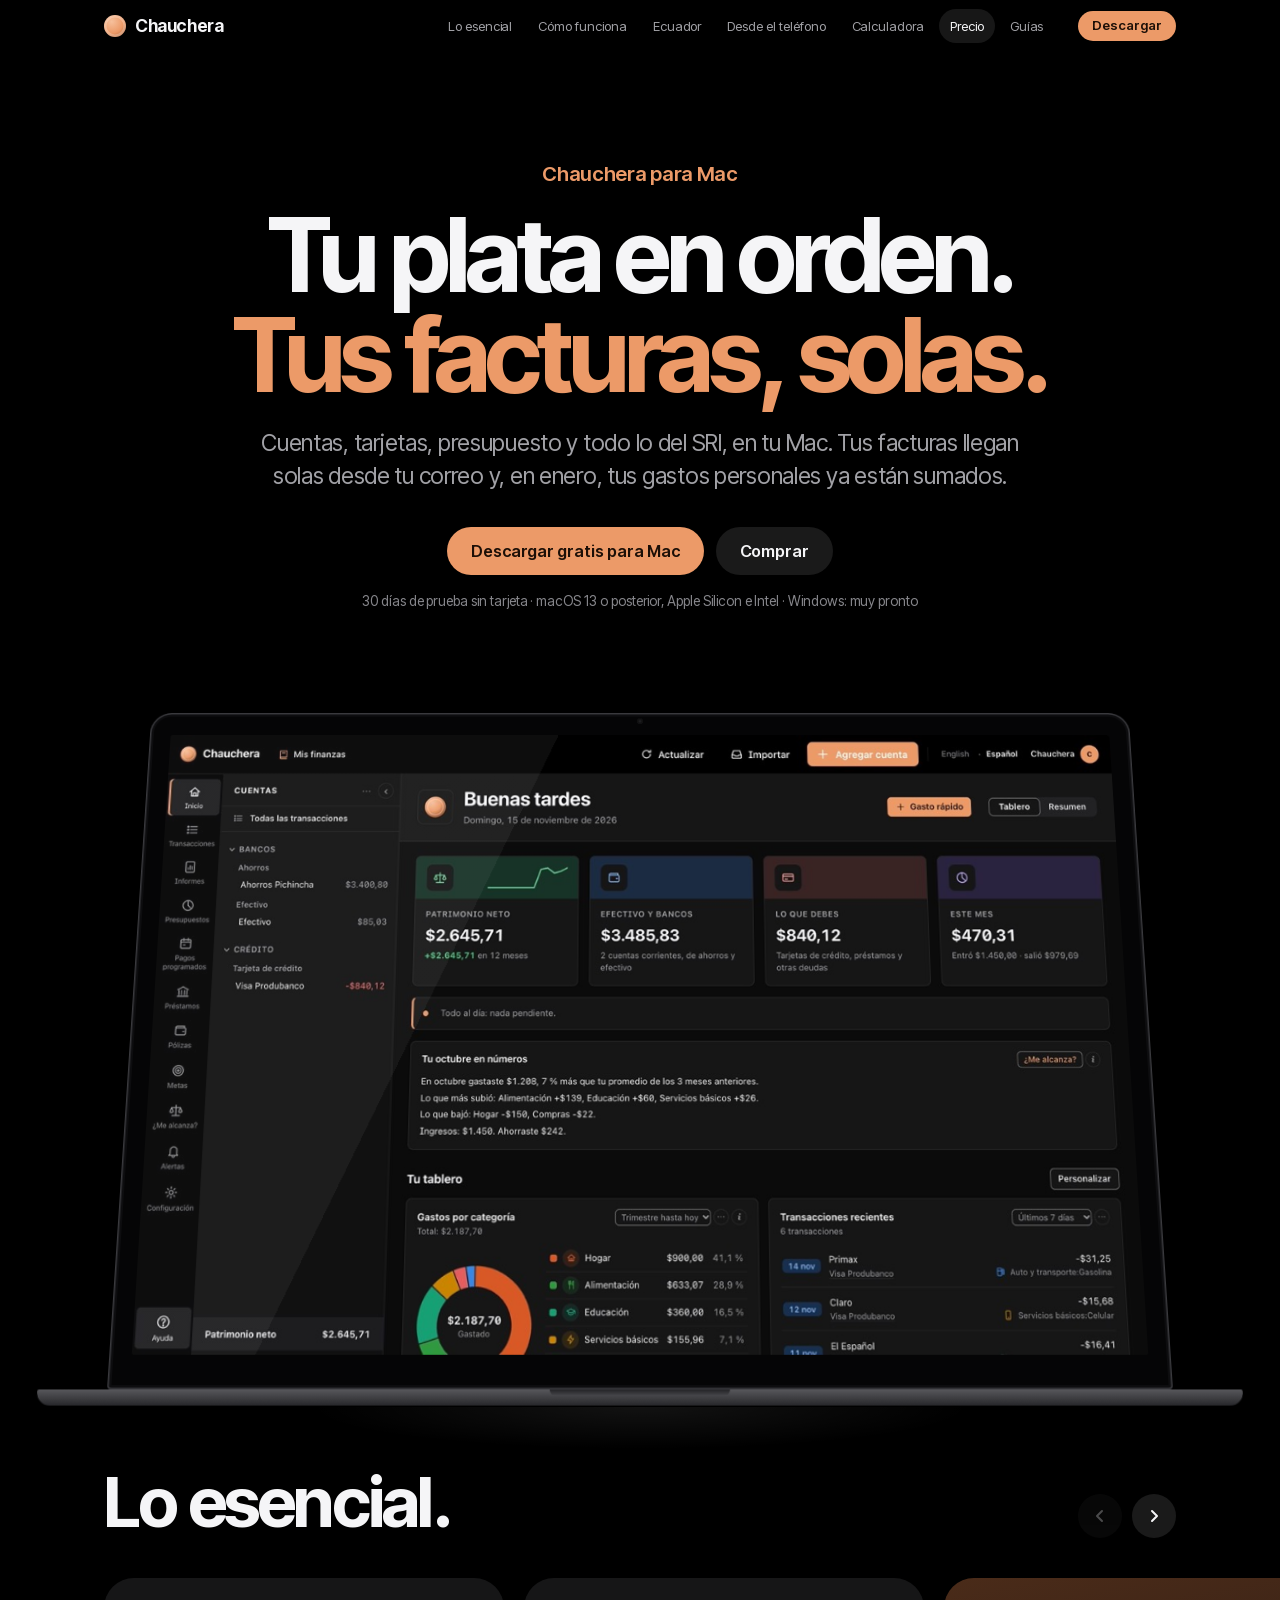
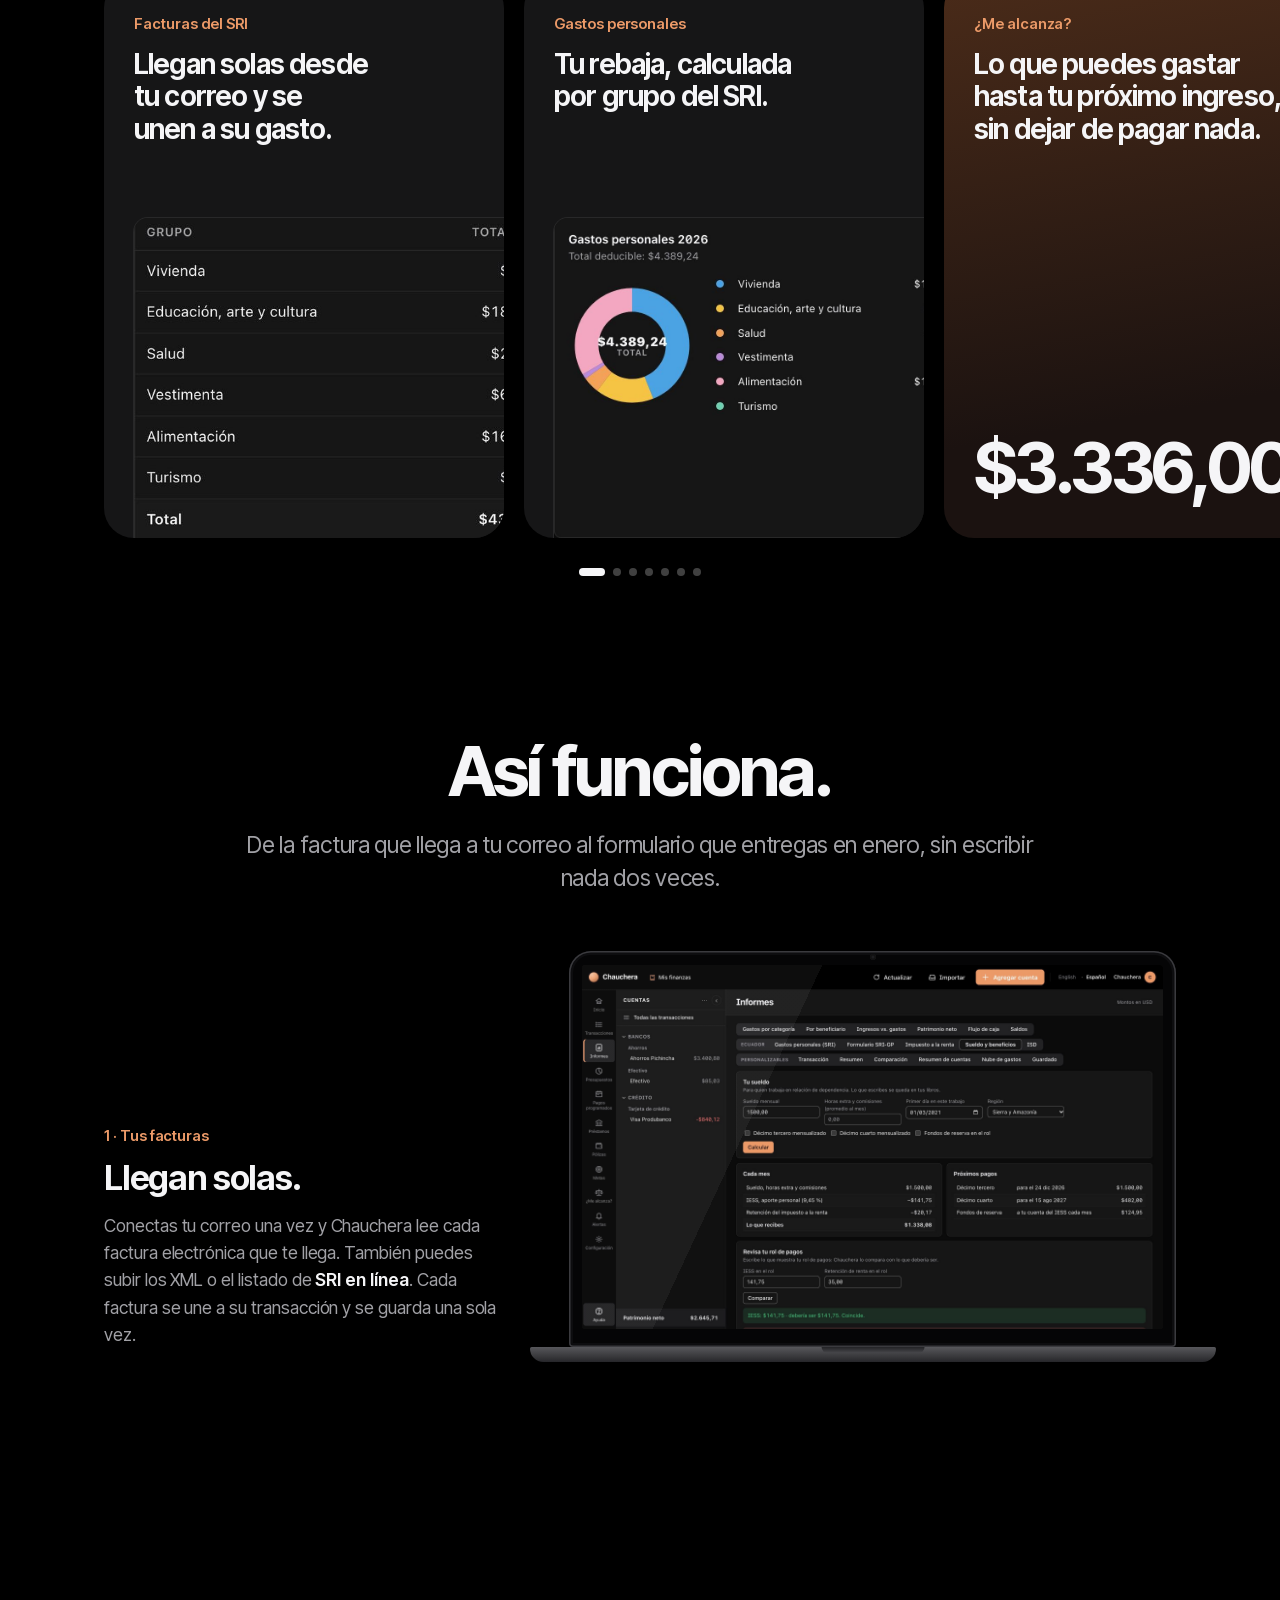
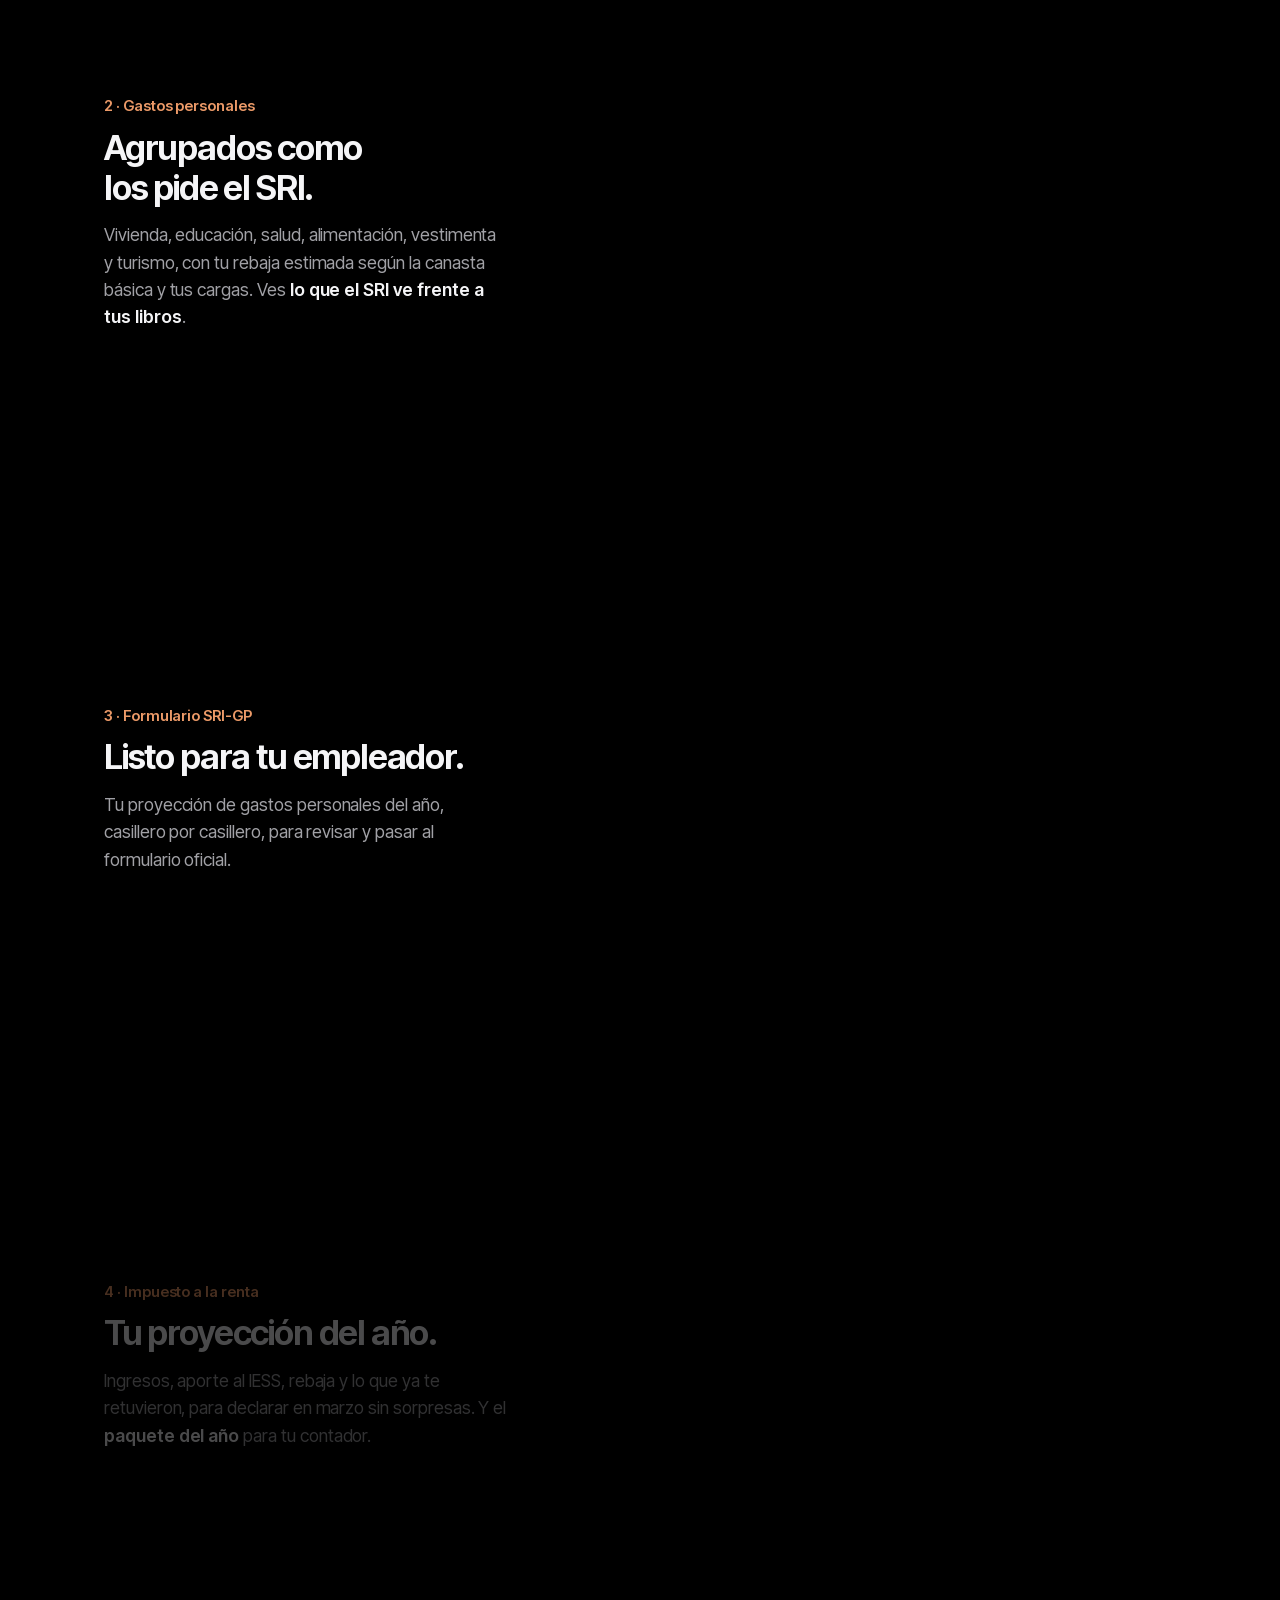
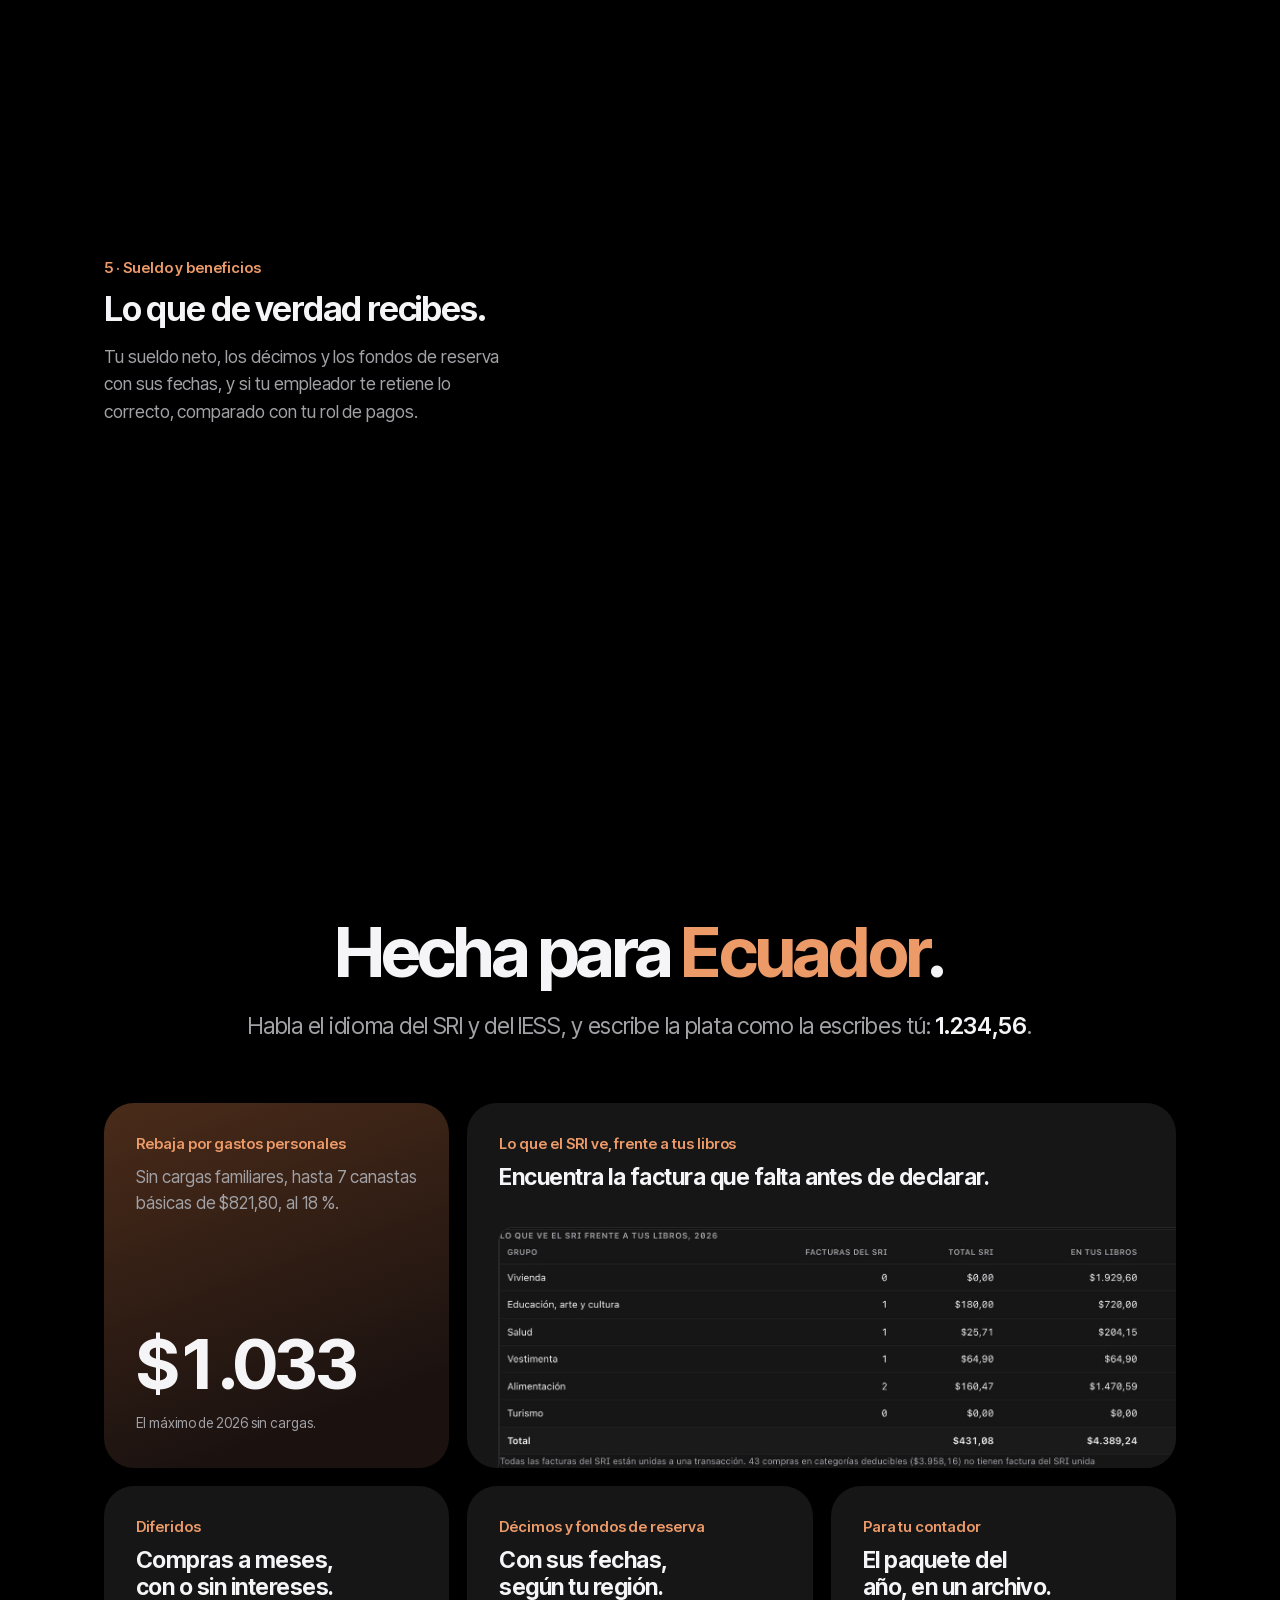
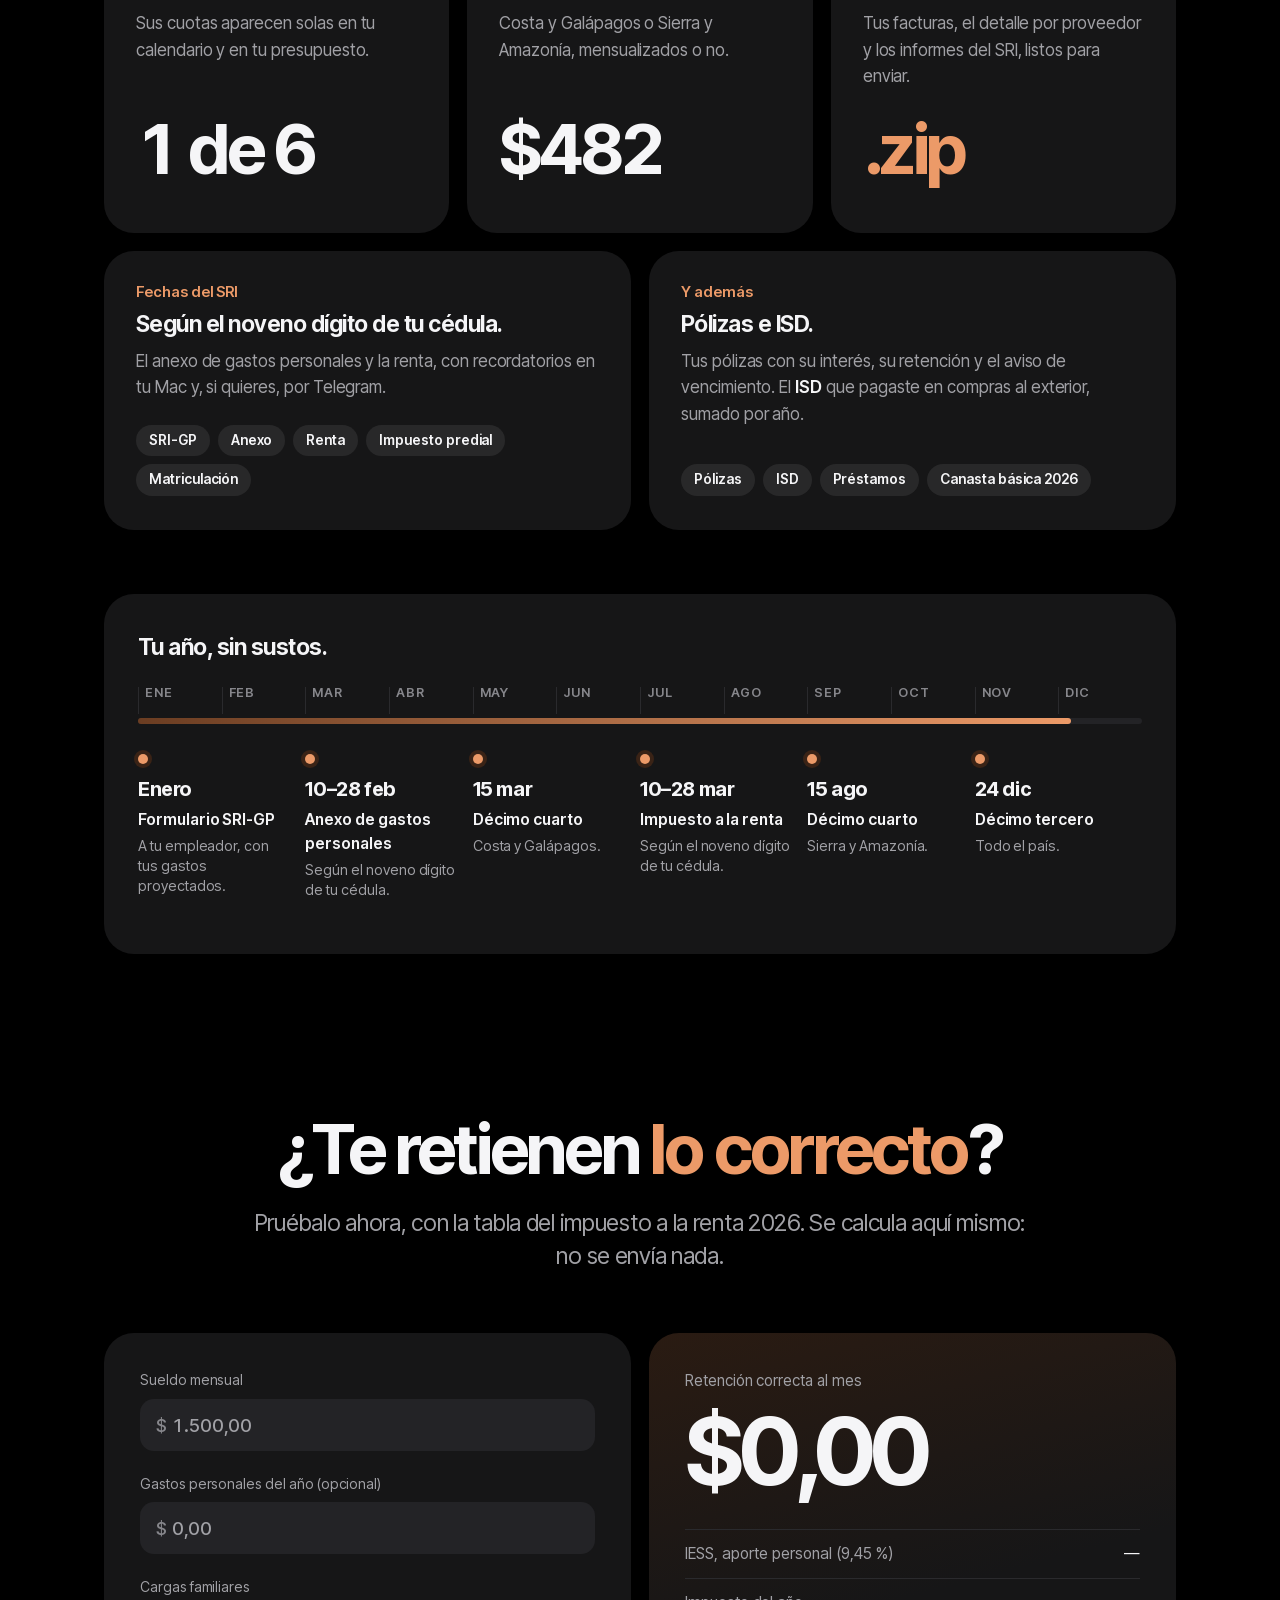
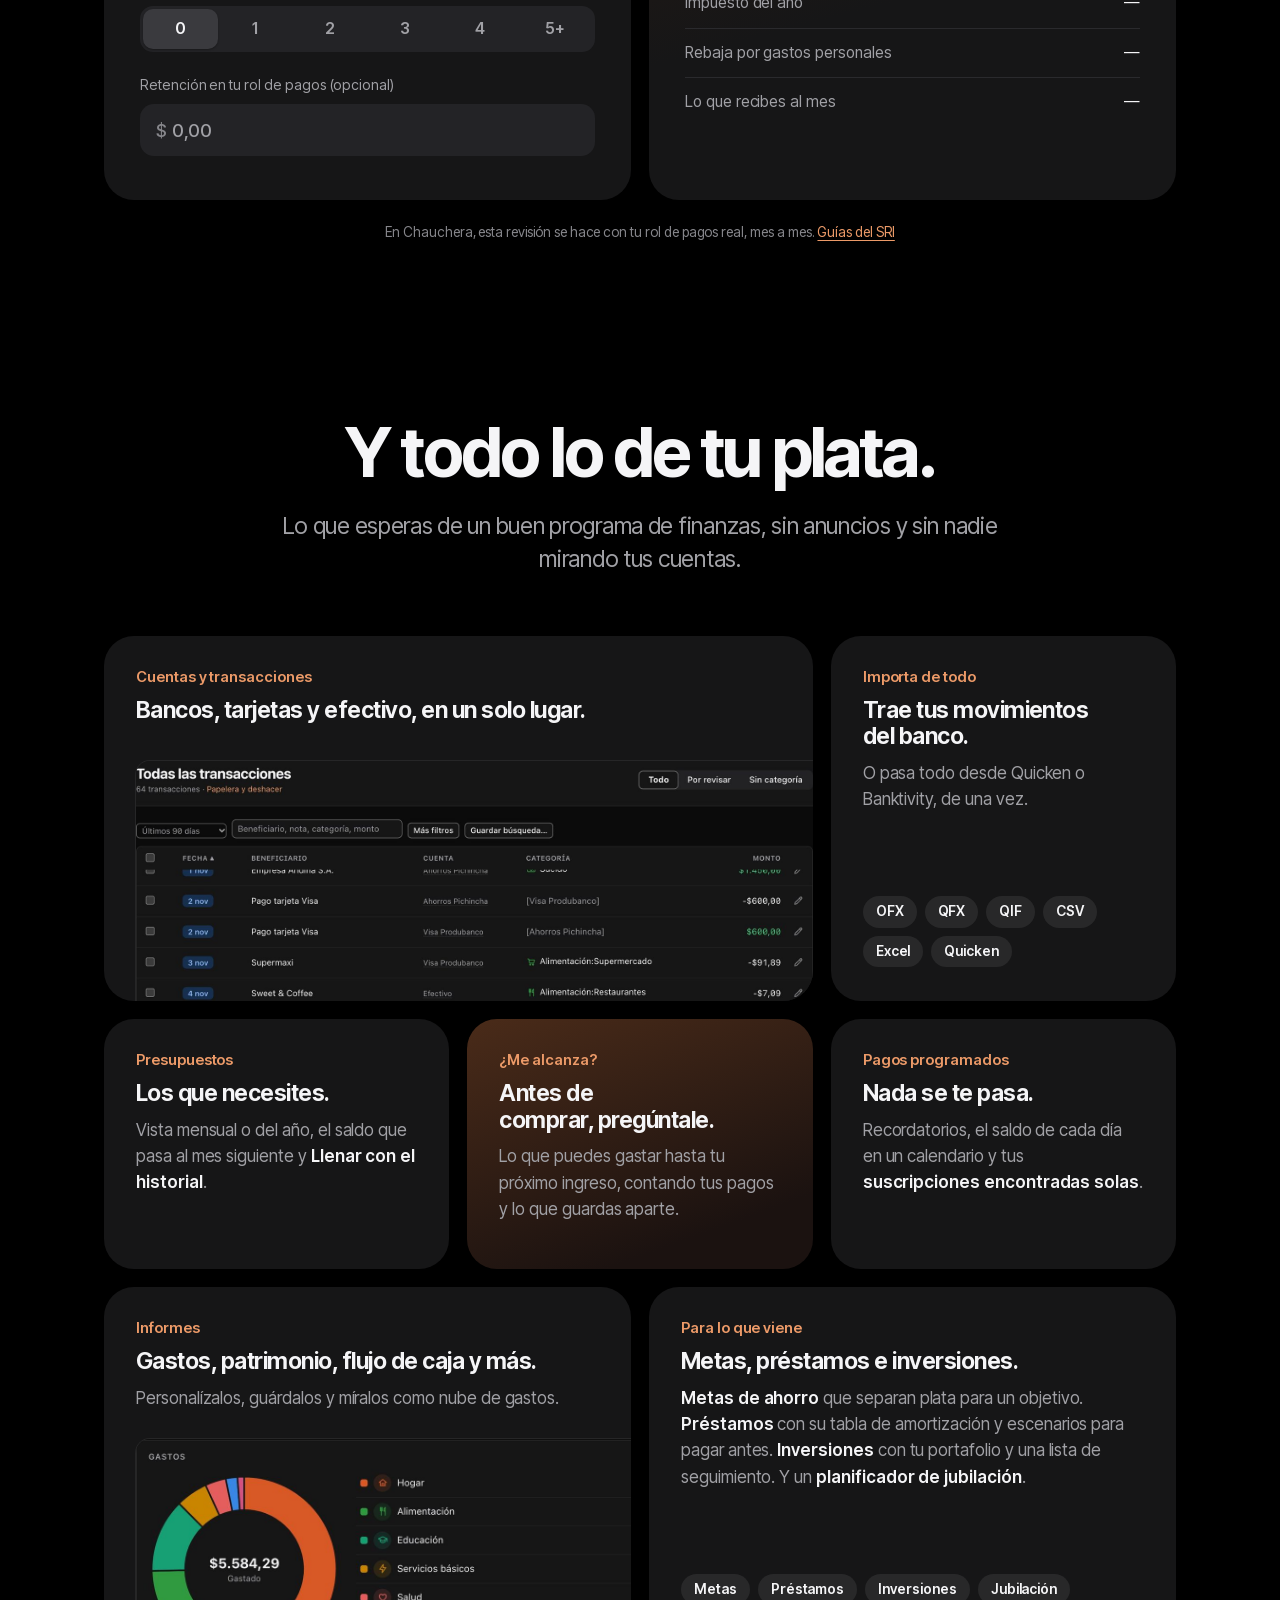
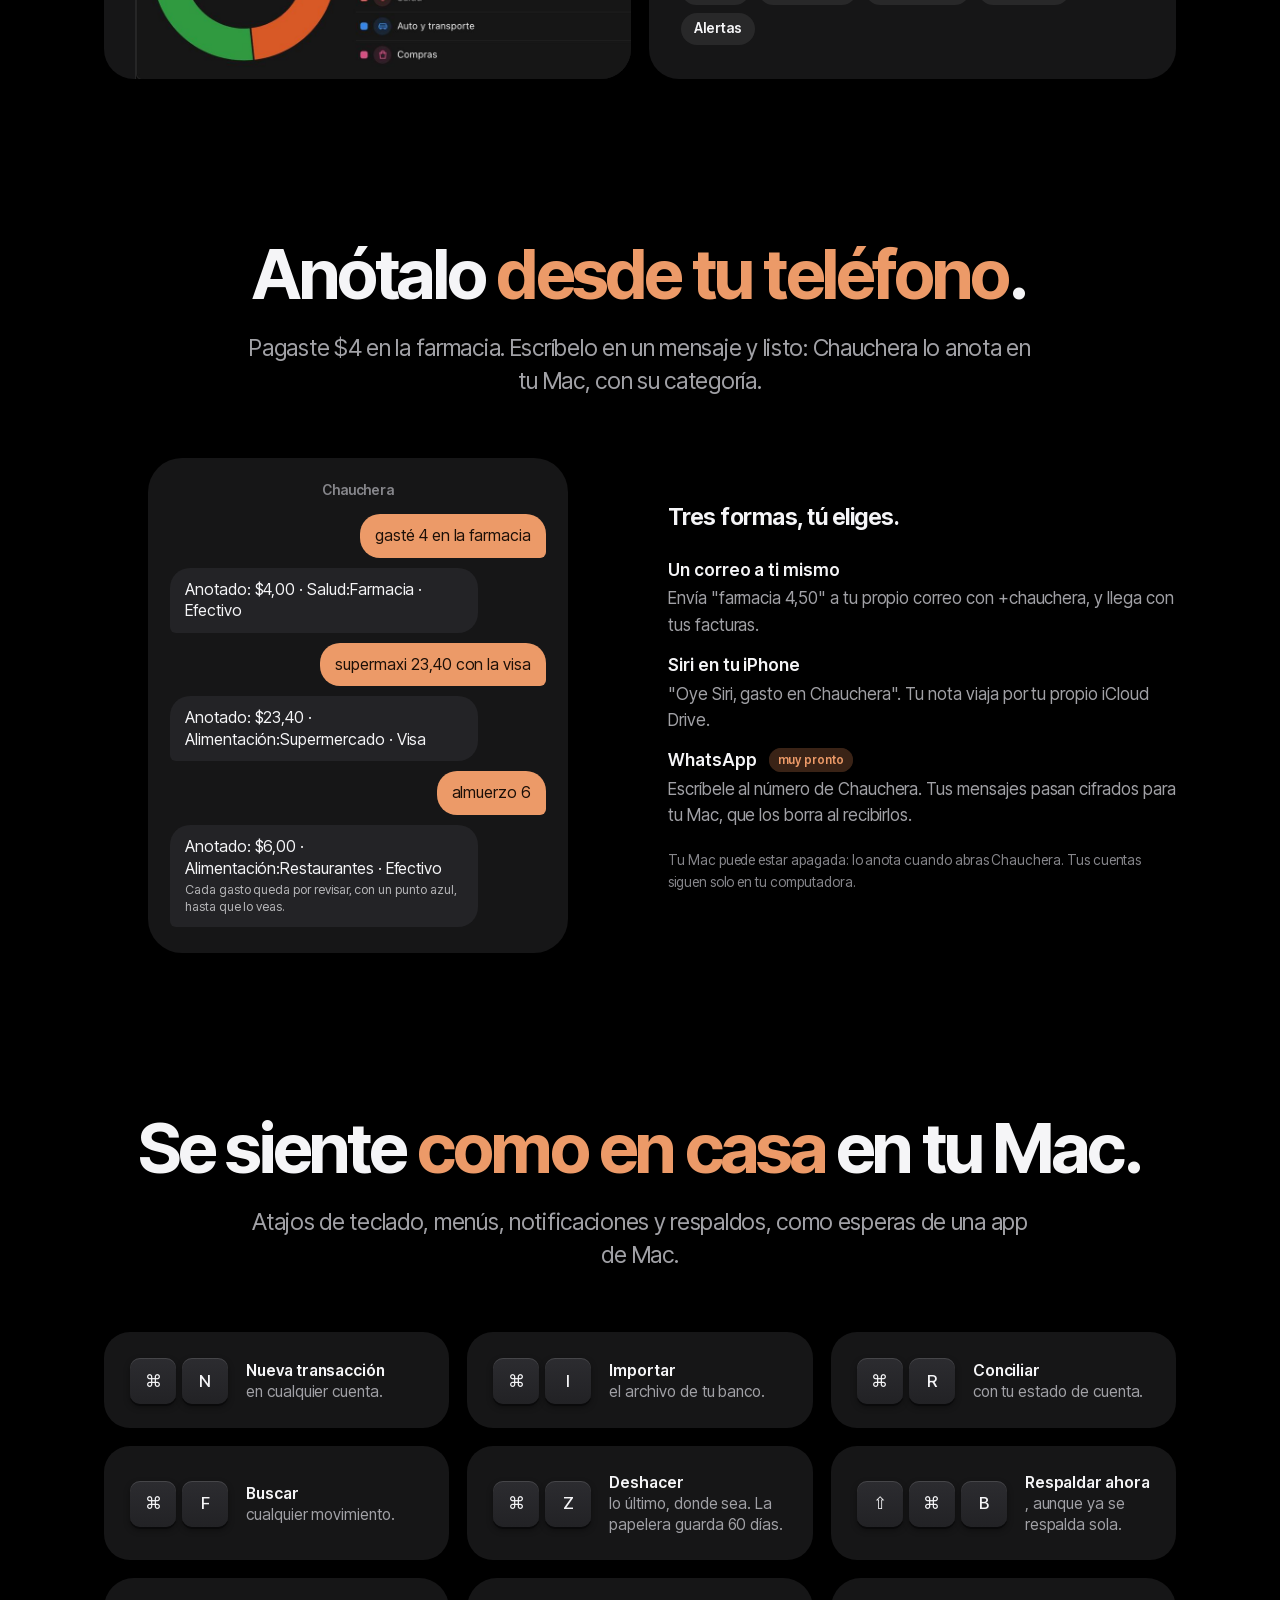
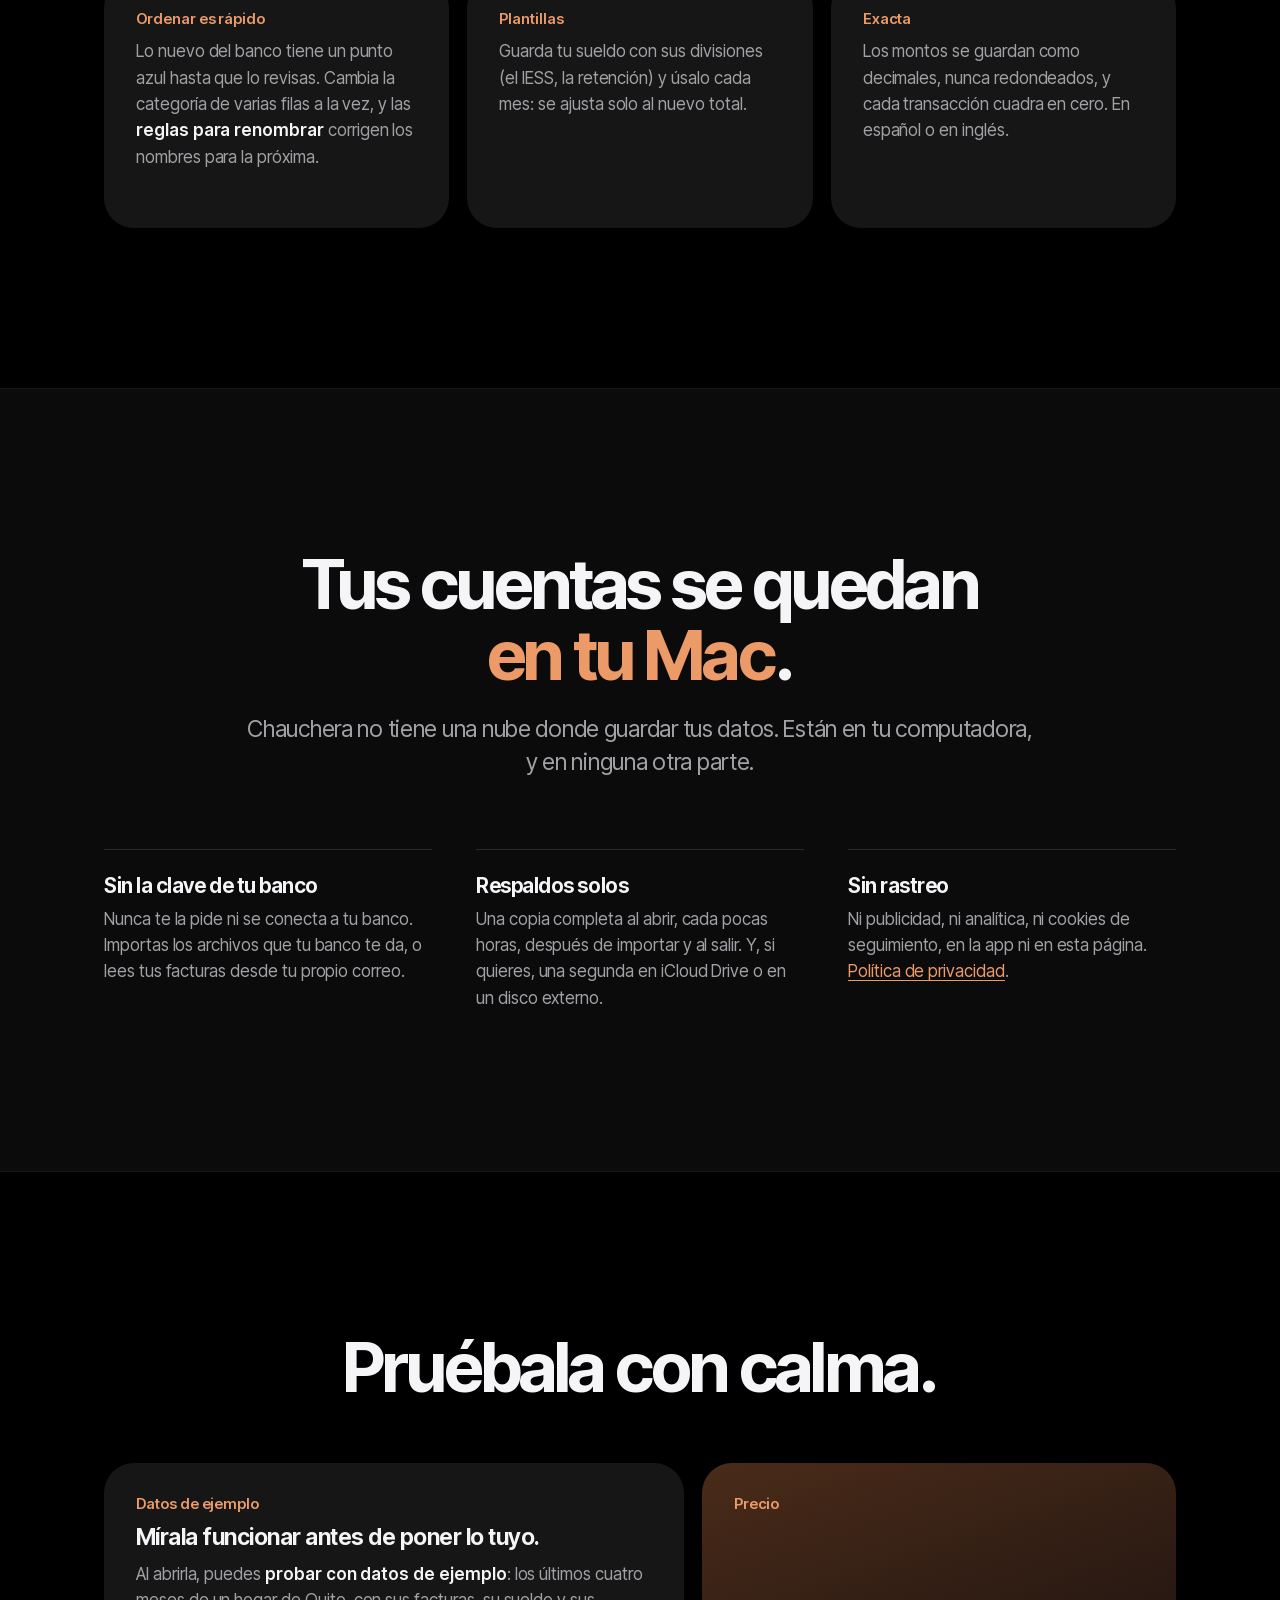
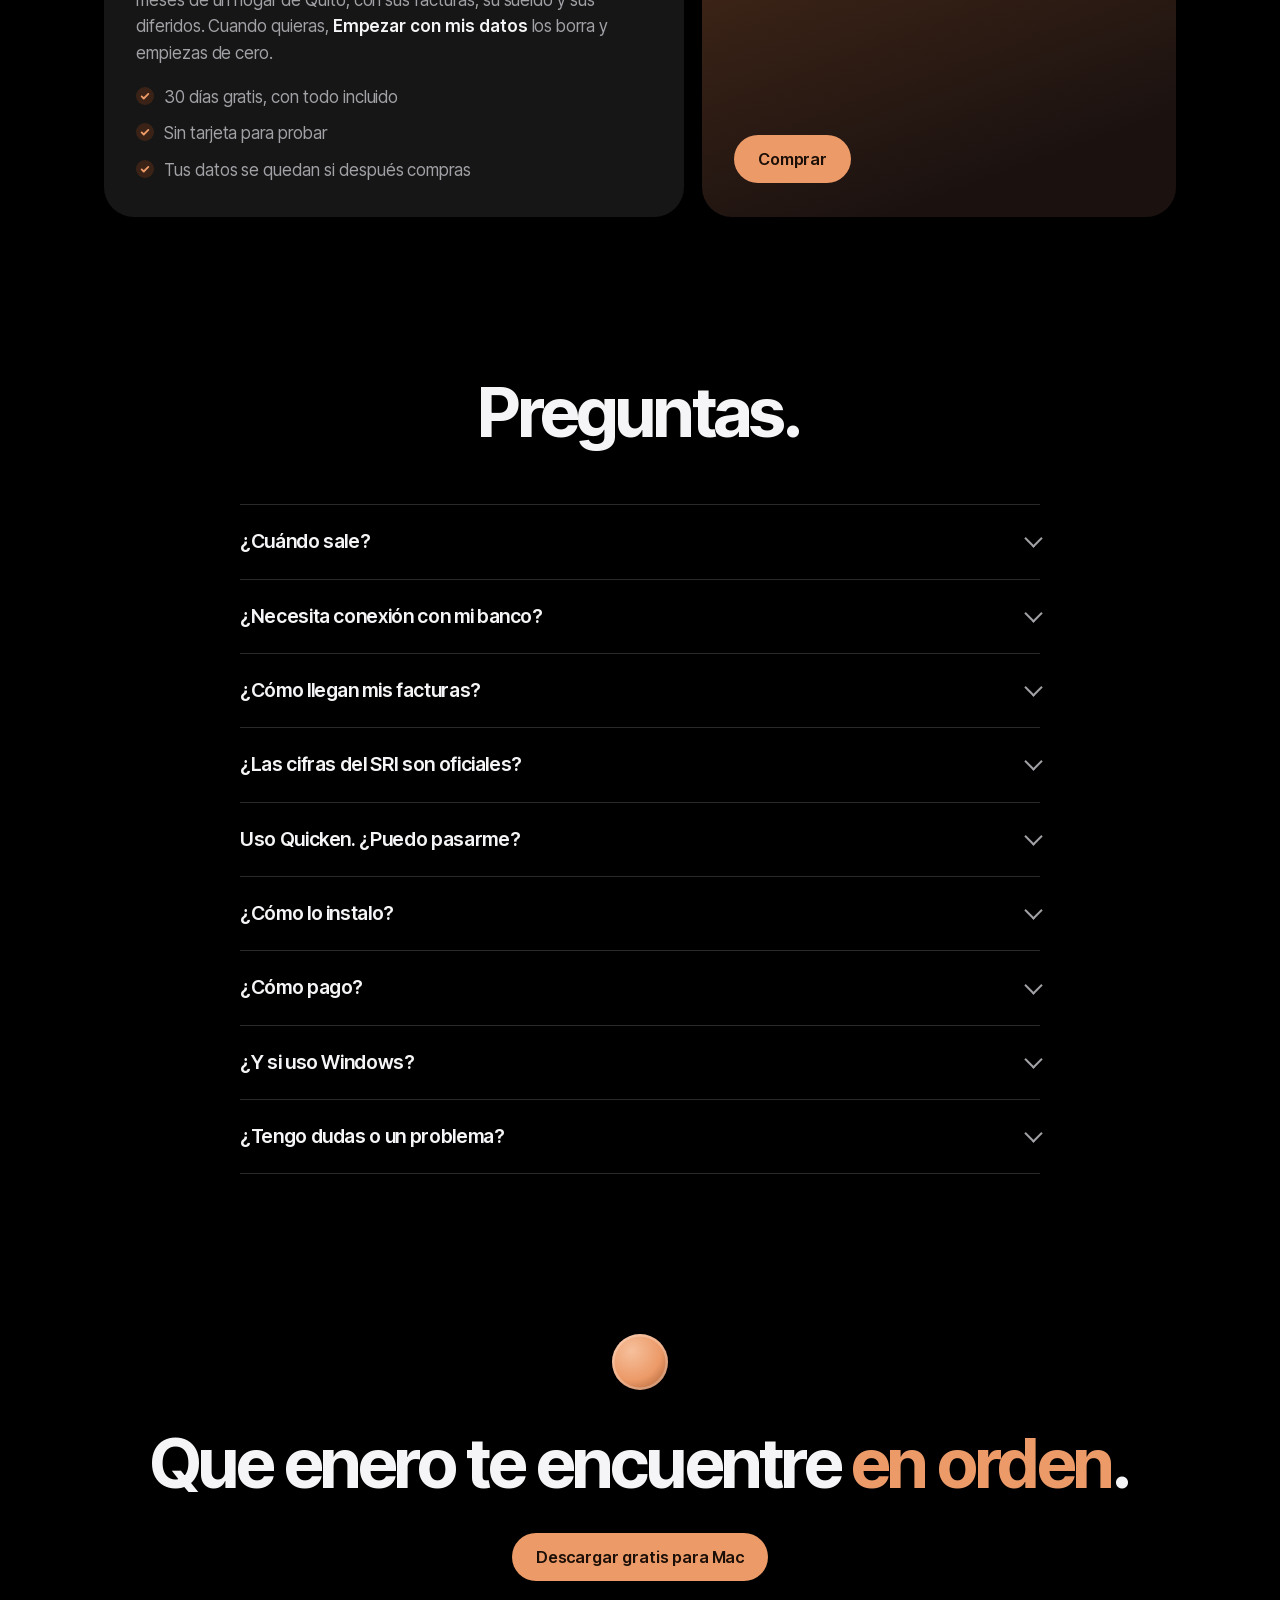
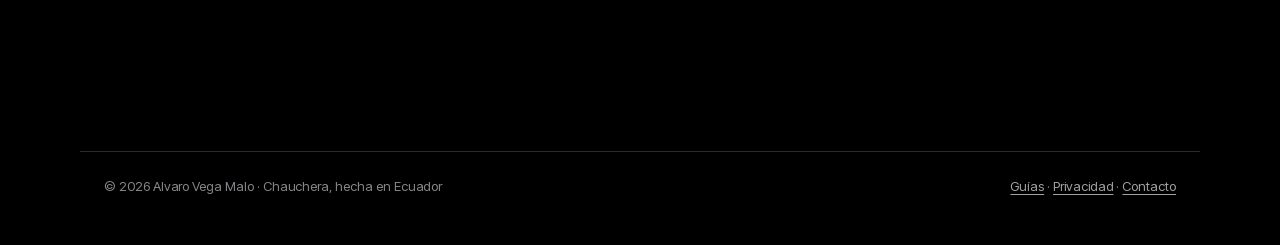
==== index.html @ 64a4ac55 "Sales page d75cd9b" ====
<!doctype html>
<!-- Chauchera's home page (Spanish, Ecuador): the waiting list now, Download and Buy at launch. Fill in CONFIG below
     first: scripts/check_store.sh refuses while a {{…}} is left. The calculator runs in the browser (chauchera.js). -->
<html lang="es">
<head>
<meta charset="utf-8">
<meta name="viewport" content="width=device-width, initial-scale=1, viewport-fit=cover">
<title>Chauchera · Tu plata en orden. Tus facturas, solas.</title>
<meta name="description" content="Finanzas personales hechas para Ecuador, en tu Mac: tus facturas llegan solas desde tu correo, gastos personales del SRI, Formulario SRI-GP, impuesto a la renta, décimos, diferidos y presupuesto. Tus datos se quedan en tu computadora.">
<meta property="og:title" content="Chauchera · Tu plata en orden. Tus facturas, solas.">
<meta property="og:description" content="Cuentas, presupuesto y todo lo del SRI, en tu Mac. Sin la clave de tu banco.">
<meta property="og:image" content="./img/app/inicio-1200.jpg">
<meta name="theme-color" content="#000000">
<link rel="icon" href="./img/icon-192.png">
<link rel="preload" href="./fonts/InterTight.woff2" as="font" type="font/woff2" crossorigin>
<style>
  @font-face { font-family: "Inter Tight"; src: url(./fonts/InterTight.woff2) format("woff2"); font-weight: 100 900; font-display: swap; }
  :root {
    --bg: #000; --bg-2: #0b0b0c; --tile: #161617; --tile-2: #1d1d1f; --field: #232326;
    --ink: #f5f5f7; --ink-2: #a1a1a6; --ink-3: #86868b; --rule: #2a2a2d;
    --copper: #ec9a68; --copper-2: #f3b088; --copper-ink: #1c0f07; --copper-deep: #3a2316;
    --sans: -apple-system, BlinkMacSystemFont, "SF Pro Text", "Inter Tight", "Segoe UI", sans-serif;
    --display: -apple-system, BlinkMacSystemFont, "SF Pro Display", "Inter Tight", "Segoe UI", sans-serif;
    --ease: cubic-bezier(.2, .8, .2, 1);
    --ease-placed: cubic-bezier(.3, 1.25, .5, 1);
    color-scheme: dark; interpolate-size: allow-keywords;
  }
  * { box-sizing: border-box; }
  html { scroll-padding-top: 64px; background: var(--bg); }
  body { margin: 0; background: var(--bg); color: var(--ink); font: 400 1.0625rem/1.55 var(--sans); -webkit-font-smoothing: antialiased; letter-spacing: -0.003em; }
  body.lista [data-sale], body.sale [data-lista] { display: none !important; }
  a { color: var(--copper); text-underline-offset: 3px; }
  img { max-width: 100%; }
  :focus-visible { outline: 3px solid color-mix(in srgb, var(--copper) 65%, transparent); outline-offset: 3px; border-radius: 10px; }
  .wrap { max-width: 1120px; margin: 0 auto; padding: 0 max(24px, env(safe-area-inset-left, 0px)); }
  .center { text-align: center; }
  .sr { position: absolute; width: 1px; height: 1px; overflow: hidden; clip-path: inset(50%); white-space: nowrap; }

  /* type: tracking tightens as the size grows */
  h1, h2, h3 { font-family: var(--display); margin: 0; text-wrap: balance; font-weight: 700; }
  h1 { font-size: clamp(3rem, 8vw, 6.4rem); line-height: .98; letter-spacing: -0.05em; }
  h2 { font-size: clamp(2.3rem, 5.4vw, 4.4rem); line-height: 1.03; letter-spacing: -0.04em; }
  h3 { font-size: 1.45rem; line-height: 1.15; letter-spacing: -0.022em; font-weight: 650; }
  h1 em, h2 em { font-style: normal; color: var(--copper); }
  .lede { font-size: clamp(1.15rem, 1.9vw, 1.45rem); line-height: 1.42; color: var(--ink-2); max-width: 34em; margin: 22px auto 0; letter-spacing: -0.012em; }
  .lede b { color: var(--ink); font-weight: 600; }
  .small { font-size: .86rem; color: var(--ink-3); }
  section { padding: clamp(90px, 13vw, 160px) 0; }
  .tight { padding-top: 0; }

  /* appear once, from slightly below, as they come into view */
  .reveal { opacity: 0; transform: translateY(26px); transition: opacity .9s var(--ease), transform .9s var(--ease); transition-delay: calc(var(--d, 0) * 80ms); }
  .reveal.in { opacity: 1; transform: none; }

  /* ── bar ── */
  .bar { position: sticky; top: 0; z-index: 20; padding-top: env(safe-area-inset-top, 0px); background: rgba(0, 0, 0, .66);
    backdrop-filter: blur(20px) saturate(180%); -webkit-backdrop-filter: blur(20px) saturate(180%); transition: box-shadow .3s; }
  .bar.under { box-shadow: 0 1px 0 rgba(255, 255, 255, .08); }
  .bar .wrap { display: flex; align-items: center; gap: 24px; height: 52px; }
  .brand { font: 650 1.1rem/1 var(--display); color: var(--ink); text-decoration: none; letter-spacing: -0.022em; display: flex; align-items: center; gap: 9px; }
  .coin { width: 22px; height: 22px; border-radius: 50%; background: radial-gradient(circle at 35% 30%, #f6c09c, var(--copper) 55%, #9c5328); box-shadow: inset 0 0 0 2.5px rgba(255,255,255,.25); flex: none; }
  .bar nav { display: flex; gap: 4px; margin-left: auto; font-size: .82rem; }
  .bar nav a { color: var(--ink-2); text-decoration: none; padding: 7px 11px; border-radius: 999px; transition: color .2s, background .2s; }
  .bar nav a:hover { color: var(--ink); }
  .bar nav a.on { color: var(--ink); background: rgba(255,255,255,.09); }
  .pill { font: 600 .82rem/1 var(--sans); background: var(--copper); color: var(--copper-ink); border-radius: 999px; padding: 8px 14px; text-decoration: none; transition: transform .1s, background .2s; white-space: nowrap; }
  .pill:hover { background: var(--copper-2); } .pill:active { transform: scale(.96); }

  /* ── buttons and the waiting list ── */
  .btn { font: 600 1.02rem/1 var(--sans); border: 0; cursor: pointer; border-radius: 999px; padding: 16px 24px; background: var(--copper); color: var(--copper-ink);
    white-space: nowrap; text-decoration: none; display: inline-block; transition: transform .12s var(--ease), background .2s; }
  .btn:hover { background: var(--copper-2); }
  .btn:active { transform: scale(.96); }
  .btn[data-busy] { opacity: .65; cursor: progress; }
  .btn.ghost { background: rgba(255,255,255,.1); color: var(--ink); } .btn.ghost:hover { background: rgba(255,255,255,.16); }
  .ctas { display: flex; gap: 12px; justify-content: center; flex-wrap: wrap; margin-top: 34px; }
  .join { display: flex; gap: 8px; max-width: 490px; margin: 36px auto 0; padding: 6px; border-radius: 999px; background: var(--tile); box-shadow: inset 0 0 0 1px var(--rule); transition: box-shadow .2s; }
  .join:focus-within { box-shadow: inset 0 0 0 1px var(--rule), 0 0 0 2px var(--copper); }
  .join input[type=email] { flex: 1; min-width: 0; border: 0; background: transparent; font: 400 1.06rem/1 var(--sans); color: var(--ink); padding: 0 18px; }
  .join input[type=email]::placeholder { color: var(--ink-3); }
  .join input[type=email]:focus { outline: none; }
  .consent { display: inline-flex; gap: 9px; align-items: center; font-size: .86rem; color: var(--ink-2); margin: 16px 0 0; cursor: pointer; }
  .consent input { accent-color: var(--copper); width: 17px; height: 17px; margin: 0; }
  .msg { min-height: 1.5em; margin: 8px 0 0; font-size: .95rem; font-weight: 600; }
  .msg[data-state=ok] { color: var(--ink); } .msg[data-state=bad] { color: #ff8a80; }
  .hp { position: absolute; left: -10000px; width: 1px; height: 1px; opacity: 0; }
  .joined { display: inline-flex; align-items: center; gap: 12px; margin: 36px 0 0; padding: 15px 24px 15px 16px; border-radius: 999px; background: var(--copper-deep); color: var(--ink); font-weight: 600;
    animation: placed .55s var(--ease-placed) both; }
  .joined::before { content: ""; width: 22px; height: 22px; border-radius: 50%; background: var(--copper) no-repeat center / 12px
    url("data:image/svg+xml,%3Csvg xmlns='http://www.w3.org/2000/svg' viewBox='0 0 12 12'%3E%3Cpath d='M2 6.5l2.5 2.5L10 3.5' fill='none' stroke='%231c0f07' stroke-width='2' stroke-linecap='round' stroke-linejoin='round'/%3E%3C/svg%3E"); }
  @keyframes placed { from { opacity: 0; transform: scale(.88); } }

  /* ── hero ── */
  .hero { padding-top: clamp(64px, 9vw, 110px); padding-bottom: 0; overflow: clip; }
  .kicker { font: 600 clamp(1.05rem, 1.6vw, 1.3rem)/1.2 var(--display); color: var(--copper); letter-spacing: -0.015em; margin: 0 0 18px; }
  .rise { animation: rise 1.1s var(--ease) both; animation-delay: calc(var(--d, 0) * 100ms + 60ms); }
  @keyframes rise { from { opacity: 0; transform: translateY(16px); } }

  /* the Mac, drawn */
  .mac { margin: clamp(64px, 9vw, 100px) auto 0; max-width: 1040px; transform-origin: 50% 0; will-change: transform; }
  .mac .screen { position: relative; background: #050506; border-radius: 22px 22px 4px 4px; padding: 2.3% 2.1% 3.1%; box-shadow: inset 0 0 0 1.5px #3a3a3e, inset 0 0 0 4px #0d0d0f; }
  .mac .screen::before { content: ""; position: absolute; top: .85%; left: 50%; width: 6px; height: 6px; margin-left: -3px; border-radius: 50%; background: #1d1d20; box-shadow: inset 0 0 0 1.5px #111; }
  .mac .glassy { position: relative; overflow: hidden; border-radius: 3px; aspect-ratio: 16 / 10; background: #111; }
  .mac .glassy img { position: absolute; inset: 0; width: 100%; height: 100%; object-fit: cover; object-position: top left; display: block; opacity: 0; transform: scale(1.015);
    transition: opacity .7s var(--ease), transform 1s var(--ease); }
  .mac .glassy img.on { opacity: 1; transform: none; }
  .mac .glassy::after { content: ""; position: absolute; inset: 0; background: linear-gradient(115deg, rgba(255,255,255,.05) 0 32%, transparent 32%); pointer-events: none; }
  .mac .base { height: 15px; margin: 0 -6.5%; background: linear-gradient(#57575b, #38383b 65%, #26262a); border-radius: 2px 2px 16px 16px; position: relative; }
  .mac .base::before { content: ""; position: absolute; left: 50%; top: 0; width: 15%; height: 6px; transform: translateX(-50%); background: linear-gradient(#232326, #47474b); border-radius: 0 0 9px 9px; }
  .floor { height: 60px; margin: 0 6% 0; background: radial-gradient(50% 100% at 50% 0, rgba(255,255,255,.07), transparent 70%); }

  /* ── highlights rail ── */
  .rail-head { display: flex; align-items: end; justify-content: space-between; gap: 24px; margin-bottom: 34px; }
  .rail { display: flex; gap: 20px; overflow-x: auto; scroll-snap-type: x mandatory; padding: 6px max(24px, calc((100vw - 1072px) / 2)) 26px; scrollbar-width: none; cursor: grab; overscroll-behavior-x: contain; }
  .rail::-webkit-scrollbar { display: none; }
  .rail.dragging { cursor: grabbing; scroll-snap-type: none; user-select: none; }
  .rail.gliding { scroll-snap-type: none; }
  .rail img { -webkit-user-drag: none; user-select: none; pointer-events: none; }
  .hl { flex: 0 0 min(400px, 82vw); height: 560px; scroll-snap-align: start; scroll-margin-left: max(24px, calc((100vw - 1072px) / 2)); border-radius: 30px; background: var(--tile);
    overflow: hidden; display: flex; flex-direction: column; position: relative; }
  .hl .txt { padding: 32px 30px 0; }
  .hl .m { font: 600 .92rem/1 var(--sans); color: var(--copper); }
  .hl h3 { font-size: 1.75rem; letter-spacing: -0.03em; margin: 12px 0 0; }
  .hl .pic { margin: auto 0 0 30px; height: 320px; position: relative; overflow: hidden; border-radius: 14px 0 0 0; box-shadow: 0 0 0 1px rgba(255,255,255,.08); }
  .hl .pic img { position: absolute; inset: 0; width: 100%; height: 100%; object-fit: cover; object-position: left top; }
  .hl.copper { background: linear-gradient(170deg, #4a2b19, #1b1210 75%); }
  .hl .big { font: 700 4.4rem/1 var(--display); letter-spacing: -0.05em; padding: 0 30px 34px; margin-top: auto; }
  .rail-nav { display: flex; gap: 10px; }
  .rail-nav button { width: 44px; height: 44px; border-radius: 50%; border: 0; background: rgba(255,255,255,.1); color: var(--ink); cursor: pointer; display: grid; place-items: center; transition: transform .1s, background .2s, opacity .2s; }
  .rail-nav button:hover { background: rgba(255,255,255,.16); } .rail-nav button:active { transform: scale(.92); }
  .rail-nav button:disabled { opacity: .3; cursor: default; }
  .rail-nav svg { width: 16px; height: 16px; }
  .dots { display: flex; gap: 8px; justify-content: center; margin-top: 4px; }
  .dots button { width: 8px; height: 8px; padding: 0; border: 0; border-radius: 999px; background: rgba(255,255,255,.25); cursor: pointer; transition: width .35s var(--ease), background .35s; }
  .dots button.on { width: 26px; background: var(--ink); }

  /* ── tour: the Mac stays, the steps scroll past ── */
  .tour { display: grid; grid-template-columns: minmax(0, .8fr) minmax(0, 1.2fr); gap: 60px; margin-top: 20px; }
  .steps { padding: 4vh 0 14vh; }
  .step { min-height: 64vh; display: flex; flex-direction: column; justify-content: center; opacity: .3; transition: opacity .5s var(--ease); }
  .step.on { opacity: 1; }
  .step .n { font: 600 .92rem/1 var(--sans); color: var(--copper); margin-bottom: 14px; }
  .step h3 { font-size: clamp(1.75rem, 2.7vw, 2.4rem); letter-spacing: -0.034em; margin-bottom: 14px; }
  .step p { margin: 0; color: var(--ink-2); font-size: 1.1rem; max-width: 30em; }
  .step p b { color: var(--ink); font-weight: 600; }
  .step .shot { display: none; }
  .stage { position: sticky; top: calc(50vh - 20vw); align-self: start; padding-top: 4vh; }
  .stage .mac { margin: 0; }

  /* ── bento ── */
  .bento { display: grid; grid-template-columns: repeat(6, minmax(0, 1fr)); gap: 18px; margin-top: 60px; }
  .tile { background: var(--tile); border-radius: 30px; padding: 34px 32px; position: relative; overflow: hidden; min-height: 250px; display: flex; flex-direction: column; }
  .tile.s2 { grid-column: span 2; } .tile.s3 { grid-column: span 3; } .tile.s4 { grid-column: span 4; } .tile.s6 { grid-column: span 6; }
  .tile .m { font: 600 .92rem/1 var(--sans); color: var(--copper); margin-bottom: 12px; }
  .tile h3 { margin-bottom: 10px; }
  .tile p { margin: 0; color: var(--ink-2); }
  .tile p b { color: var(--ink); font-weight: 600; }
  .tile .num { font: 700 clamp(3rem, 5.4vw, 4.6rem)/1 var(--display); letter-spacing: -0.05em; margin: auto 0 14px; padding-top: 26px; font-variant-numeric: tabular-nums; white-space: nowrap; }
  .tile .num.c { color: var(--copper); }
  .tile.copper { background: linear-gradient(160deg, #4a2b19, #1b1210 80%); }
  .tile.pic { padding-bottom: 0; }
  .tile.pic .frame { margin: 28px -32px 0 0; flex: 1; min-height: 240px; position: relative; overflow: hidden; border-radius: 14px 0 0 0; box-shadow: 0 0 0 1px rgba(255,255,255,.07); }
  .tile.pic .frame img { position: absolute; inset: 0; width: 100%; height: 100%; object-fit: cover; object-position: left top; }
  .chips { display: flex; flex-wrap: wrap; gap: 8px; margin-top: auto; padding-top: 24px; }
  .chips span { font: 600 .86rem/1 var(--sans); padding: 9px 13px; border-radius: 999px; background: rgba(255,255,255,.08); color: var(--ink); }

  /* ── the year ── */
  .year { margin-top: 64px; background: var(--tile); border-radius: 30px; padding: 40px 34px 36px; }
  .months { display: grid; grid-template-columns: repeat(12, minmax(0, 1fr)); position: relative; }
  .months .mo { font: 600 .8rem/1 var(--sans); color: var(--ink-3); text-transform: uppercase; letter-spacing: .06em; padding: 0 0 14px 6px; border-left: 1px solid var(--rule); }
  .track { grid-column: 1 / -1; position: relative; height: 6px; border-radius: 99px; background: var(--field); margin: 4px 0 0; }
  .track .fill { position: absolute; inset: 0 auto 0 0; width: var(--today, 0%); border-radius: inherit; background: linear-gradient(90deg, #6b3d22, var(--copper)); transform-origin: left; transform: scaleX(0); transition: transform 1.6s var(--ease); }
  .year.in .track .fill { transform: scaleX(1); }
  .ev-list { display: grid; grid-template-columns: repeat(6, minmax(0, 1fr)); gap: 0; margin-top: 30px; }
  .ev { padding: 0 14px 0 0; }
  .ev .d { display: block; font: 700 1.25rem/1.1 var(--display); letter-spacing: -0.02em; color: var(--ink); }
  .ev .w { display: block; font-weight: 600; margin-top: 8px; font-size: .98rem; }
  .ev .x { display: block; color: var(--ink-2); font-size: .9rem; margin-top: 4px; line-height: 1.4; }
  .ev::before { content: ""; display: block; width: 10px; height: 10px; border-radius: 50%; background: var(--copper); margin-bottom: 14px; box-shadow: 0 0 0 4px var(--copper-deep); }

  /* ── calculator ── */
  .calc { display: grid; grid-template-columns: minmax(0, 1fr) minmax(0, 1fr); gap: 18px; margin-top: 60px; }
  .panel { border-radius: 30px; padding: 36px; background: var(--tile); }
  .field { display: block; margin-bottom: 22px; }
  .field > span { display: block; font-size: .88rem; color: var(--ink-2); margin-bottom: 8px; }
  .money { position: relative; display: block; }
  .money::before { content: "$"; position: absolute; left: 16px; top: 50%; transform: translateY(-50%); color: var(--ink-3); font: 500 1.15rem/1 var(--sans); pointer-events: none; }
  .field input { width: 100%; font: 500 1.15rem/1.2 var(--sans); color: var(--ink); background: var(--field); border: 0; border-radius: 14px; padding: 15px 16px 15px 32px; font-variant-numeric: tabular-nums; transition: box-shadow .15s; }
  .field input::placeholder { color: var(--ink-2); }
  .field input:focus { outline: none; box-shadow: 0 0 0 2px var(--copper); }
  .seg { position: relative; display: grid; grid-template-columns: repeat(6, 1fr); background: var(--field); border-radius: 13px; padding: 3px; }
  .seg button { position: relative; z-index: 1; border: 0; background: none; font: 600 .98rem/1 var(--sans); color: var(--ink-2); padding: 12px 0; cursor: pointer; border-radius: 10px; transition: color .2s; }
  .seg button[aria-checked=true] { color: var(--ink); }
  .seg .thumb { position: absolute; z-index: 0; top: 3px; bottom: 3px; left: 3px; width: calc((100% - 6px) / 6); border-radius: 10px; background: #3a3a3e;
    box-shadow: 0 1px 2px rgba(0,0,0,.3); transform: translateX(calc(var(--i, 0) * 100%)); transition: transform .38s var(--ease); }
  .answer { display: flex; flex-direction: column; background: linear-gradient(165deg, #2a1b12, var(--tile) 55%); }
  .answer .lbl { color: var(--ink-2); font-size: .95rem; }
  .answer .bigv { font: 700 clamp(3.6rem, 7.4vw, 6rem)/1 var(--display); letter-spacing: -0.055em; margin: 12px 0 30px; font-variant-numeric: tabular-nums; }
  .answer .rows div { display: flex; justify-content: space-between; gap: 16px; padding: 12px 0; border-top: 1px solid var(--rule); font-size: .98rem; color: var(--ink-2); font-variant-numeric: tabular-nums; }
  .answer .rows div span:last-child { color: var(--ink); }
  .verdict { margin: 22px 0 0; padding: 14px 16px; border-radius: 14px; font-weight: 600; font-size: .98rem; animation: placed .45s var(--ease) both; }
  .verdict[data-state=ok] { background: #1d3a29; color: #c6efd4; } .verdict[data-state=bad] { background: #47231c; color: #ffd8cd; }


  /* ── note it from the phone: a real exchange, as chat bubbles ── */
  .phone-grid { display: grid; grid-template-columns: minmax(0, 1fr) minmax(0, 1fr); gap: 56px; align-items: center; margin-top: 60px; }
  .chat { background: var(--tile); border-radius: 34px; padding: 26px 22px; display: grid; gap: 10px; max-width: 420px; justify-self: center; width: 100%; }
  .chat .who { font: 600 .86rem/1 var(--sans); color: var(--ink-3); text-align: center; margin-bottom: 6px; }
  .bubble { margin: 0; max-width: 82%; padding: 11px 15px; border-radius: 20px; font-size: 1rem; line-height: 1.35; }
  .bubble.me { justify-self: end; background: var(--copper); color: var(--copper-ink); border-bottom-right-radius: 6px; }
  .bubble.it { justify-self: start; background: var(--field); color: var(--ink); border-bottom-left-radius: 6px; }
  .bubble small { display: block; font-size: .78rem; opacity: .7; margin-top: 3px; }
  .ways { list-style: none; padding: 0; margin: 26px 0 0; display: grid; gap: 14px; }
  .ways li { display: grid; gap: 2px; }
  .ways b { font-weight: 600; } .ways span { color: var(--ink-2); }
  .ways .soon { font: 600 .74rem/1 var(--sans); color: var(--copper); border: 1px solid var(--copper-deep); background: var(--copper-deep); padding: 4px 8px; border-radius: 99px; margin-left: 8px; vertical-align: 2px; }
  @media (max-width: 860px) { .phone-grid { grid-template-columns: 1fr; gap: 36px; } }

  /* ── made for Mac: keys ── */
  .keys { display: grid; grid-template-columns: repeat(3, minmax(0, 1fr)); gap: 18px; margin-top: 60px; }
  .key { background: var(--tile); border-radius: 26px; padding: 26px 26px 24px; display: flex; gap: 18px; align-items: center; }
  .key .cap { display: inline-flex; gap: 6px; flex: none; }
  kbd { font: 500 1.05rem/1 var(--sans); min-width: 46px; height: 46px; padding: 0 12px; display: inline-grid; place-items: center; border-radius: 10px; color: var(--ink);
    background: linear-gradient(#2c2c30, #222225); box-shadow: inset 0 1px 0 rgba(255,255,255,.12), 0 2px 0 #0a0a0b, 0 3px 6px rgba(0,0,0,.4); }
  .key span.t { color: var(--ink-2); font-size: .98rem; line-height: 1.35; }
  .key span.t b { color: var(--ink); font-weight: 600; display: block; }

  /* ── privacy ── */
  .privacy { background: var(--bg-2); border-block: 1px solid #161618; }
  .three { display: grid; grid-template-columns: repeat(3, minmax(0, 1fr)); gap: 44px; margin-top: 70px; text-align: left; }
  .three > div { border-top: 1px solid var(--rule); padding-top: 24px; }
  .three h3 { font-size: 1.3rem; margin: 0 0 8px; }
  .three p { margin: 0; color: var(--ink-2); }

  /* ── try it, price ── */
  .offer { display: grid; grid-template-columns: minmax(0, 1.1fr) minmax(0, .9fr); gap: 18px; margin-top: 60px; }
  .offer .tile { min-height: 340px; }
  .price { font: 700 clamp(3.2rem, 6vw, 4.8rem)/1 var(--display); letter-spacing: -0.05em; margin: auto 0 8px; padding-top: 30px; }
  .ticks { list-style: none; padding: 0; margin: 18px 0 0; display: grid; gap: 10px; }
  .ticks li { display: flex; gap: 10px; color: var(--ink-2); }
  .ticks li::before { content: ""; flex: none; width: 18px; height: 18px; margin-top: 3px; border-radius: 50%; background: var(--copper-deep) no-repeat center / 10px
    url("data:image/svg+xml,%3Csvg xmlns='http://www.w3.org/2000/svg' viewBox='0 0 12 12'%3E%3Cpath d='M2 6.5l2.5 2.5L10 3.5' fill='none' stroke='%23ec9a68' stroke-width='2.2' stroke-linecap='round' stroke-linejoin='round'/%3E%3C/svg%3E"); }

  /* ── questions ── */
  .faq { max-width: 800px; margin: 56px auto 0; }
  details { border-top: 1px solid var(--rule); }
  details:last-child { border-bottom: 1px solid var(--rule); }
  summary { font: 600 1.22rem/1.3 var(--display); letter-spacing: -0.018em; padding: 24px 0; cursor: pointer; list-style: none; display: flex; justify-content: space-between; align-items: center; gap: 20px; }
  summary::-webkit-details-marker { display: none; }
  summary::after { content: ""; flex: none; width: 11px; height: 11px; border-right: 2px solid var(--ink-2); border-bottom: 2px solid var(--ink-2); transform: translateY(-3px) rotate(45deg); transition: transform .35s var(--ease); }
  details[open] summary::after { transform: translateY(3px) rotate(-135deg); }
  details::details-content { block-size: 0; overflow: clip; transition: block-size .4s var(--ease), content-visibility .4s allow-discrete; }
  details[open]::details-content { block-size: auto; }
  details p { margin: 0 0 24px; color: var(--ink-2); max-width: 64ch; }

  .last { padding-bottom: clamp(100px, 14vw, 170px); }
  footer { padding: 0 0 calc(48px + env(safe-area-inset-bottom, 0px)); font-size: .82rem; color: var(--ink-3); }
  footer .wrap { display: flex; justify-content: space-between; gap: 16px; flex-wrap: wrap; border-top: 1px solid var(--rule); padding-top: 24px; }
  footer a { color: var(--ink-2); }

  @media (max-width: 980px) {
    .bento { grid-template-columns: repeat(2, minmax(0, 1fr)); }
    .tile.s2, .tile.s3 { grid-column: span 1; } .tile.s4, .tile.s6 { grid-column: span 2; }
    .keys { grid-template-columns: repeat(2, minmax(0, 1fr)); }
    .ev-list { grid-template-columns: repeat(3, minmax(0, 1fr)); row-gap: 28px; }
  }
  @media (max-width: 860px) {
    .bar nav { display: none; } .bar .pill { margin-left: auto; }
    .three, .calc, .offer { grid-template-columns: 1fr; }
    .three { gap: 28px; }
    .tour { grid-template-columns: 1fr; gap: 0; }
    .stage { display: none; }
    .steps { padding: 0; }
    .step { min-height: 0; opacity: 1; padding: 30px 0; }
    .step .shot { display: block; margin-top: 22px; border-radius: 14px; overflow: hidden; box-shadow: 0 0 0 1px var(--rule); }
    .step .shot img { display: block; width: 100%; height: auto; }
    .rail-nav { display: none; }
    .hl { height: 520px; }
  }
  @media (max-width: 620px) {
    .bento, .keys { grid-template-columns: 1fr; }
    .tile.s2, .tile.s3, .tile.s4, .tile.s6 { grid-column: auto; }
    .tile { padding: 28px 24px; } .tile.pic .frame { margin-right: -24px; }
    .join { flex-direction: column; border-radius: 24px; padding: 8px; }
    .join input[type=email] { padding: 14px 12px; }
    .panel { padding: 26px 22px; border-radius: 26px; }
    .year { padding: 28px 22px; }
    .months { display: none; }
    .ev-list { grid-template-columns: 1fr; margin-top: 0; row-gap: 22px; }
    .ev { display: grid; grid-template-columns: 22px 1fr; column-gap: 12px; }
    .ev::before { grid-row: span 3; margin: 6px 0 0; }
  }
  @media (prefers-reduced-motion: reduce) {
    .reveal { opacity: 1; transform: none; transition: none; }
    .rise, .joined, .verdict { animation: none; }
    .mac { transform: none !important; }
    .step, .mac .glassy img, .seg .thumb, .dots button, summary::after { transition: none; }
    .track .fill { transition: none; transform: none; }
    details::details-content { transition: none; }
  }
  @media (prefers-reduced-transparency: reduce) { .bar { background: #000; backdrop-filter: none; -webkit-backdrop-filter: none; } }
</style>
</head>
<body class="lista">
<script>
  // ── Fill these in before publishing (scripts/check_store.sh checks) ───────────────────────────────
  const CONFIG = {
    mode: "sale",                        // "lista" until launch (the waiting list), then "sale" (Download and Buy)
    price: "",                           // e.g. "29,99": shown as "$29,99 al año"; empty: buttons just say "Comprar"
    buyUrl: "https://wa.me/593999962080?text=Hola%2C%20quiero%20comprar%20Chauchera",   // WhatsApp (personal number for now): only on the page, never in the app
    download: "https://github.com/alvarovegamalo/chauchera-releases/releases/latest/download/Chauchera-para-Mac.dmg",   // RELEASES = https://github.com/alvarovegamalo/chauchera-releases
    email: "avmlabs.dev.ec@gmail.com",                 // where people write to you
    name: "Alvaro Vega Malo",                  // who makes Chauchera (as in the privacy policy)
  };
  document.body.className = CONFIG.mode === "sale" ? "sale" : "lista";
</script>

<header class="bar" id="bar"><div class="wrap">
  <a class="brand" href="#"><span class="coin" aria-hidden="true"></span>Chauchera</a>
  <nav aria-label="Secciones"><a href="#lo-esencial">Lo esencial</a><a href="#como">Cómo funciona</a><a href="#ecuador">Ecuador</a><a href="#telefono">Desde el teléfono</a><a href="#calculadora">Calculadora</a><a href="#precio">Precio</a><a href="./guias/">Guías</a></nav>
  <a class="pill" href="#lista" data-lista>Avísame</a>
  <a class="pill" data-href="download" data-sale>Descargar</a>
</div></header>

<main>
<!-- ── hero ── -->
<section class="hero center" id="lista"><div class="wrap">
  <p class="kicker rise">Chauchera para Mac</p>
  <h1 class="rise" style="--d:1">Tu plata en orden.<br><em>Tus facturas, solas.</em></h1>
  <p class="lede rise" style="--d:2">Cuentas, tarjetas, presupuesto y todo lo del SRI, en tu Mac. Tus facturas llegan solas desde tu correo y, en enero, tus gastos personales ya están sumados.</p>

  <div class="rise" style="--d:3" data-lista>
    <form class="join" id="lista-form" novalidate aria-label="Lista de espera">
      <label for="lista-email" class="sr">Tu correo</label>
      <input id="lista-email" type="email" name="email" autocomplete="email" placeholder="tu@correo.com" required maxlength="254">
      <button class="btn" type="submit" id="lista-btn">Avísame</button>
    </form>
    <label class="consent" id="consent-row"><input type="checkbox" id="lista-consent" form="lista-form"> Acepto que me escriban para avisarme del lanzamiento.</label>
    <input type="text" name="website" id="lista-website" form="lista-form" tabindex="-1" autocomplete="off" aria-hidden="true" class="hp">
    <p id="lista-msg" class="msg" role="status" aria-live="polite"></p>
    <p class="small" style="margin:2px 0 0">Muy pronto para Mac. Después, Windows. 30 días gratis. <a href="./privacidad.html">Privacidad</a></p>
  </div>
  <div class="rise" style="--d:3" data-sale>
    <div class="ctas"><a class="btn" data-href="download">Descargar gratis para Mac</a><a class="btn ghost" data-href="buy">Comprar<span data-optional="price"> · $<span data-text="price"></span> al año</span></a></div>
    <p class="small" style="margin:16px 0 0">30 días de prueba sin tarjeta · macOS 13 o posterior, Apple Silicon e Intel · Windows: muy pronto</p>
  </div>

  <figure class="mac rise" style="--d:4" id="hero-mac">
    <div class="screen"><div class="glassy"><img class="on" src="./img/app/inicio.jpg" srcset="./img/app/inicio-1200.jpg 1200w, ./img/app/inicio.jpg 2400w" sizes="(max-width: 1100px) 92vw, 1000px"
      alt="Chauchera en una Mac, en modo oscuro: el inicio con patrimonio neto, efectivo y bancos, lo que debes y el mes, con datos de ejemplo" width="2400" height="1500" fetchpriority="high"></div></div>
    <div class="base"></div>
  </figure>
  <div class="floor" aria-hidden="true"></div>
</div></section>

<!-- ── highlights ── -->
<section id="lo-esencial" class="tight">
  <div class="wrap rail-head">
    <h2 class="reveal">Lo esencial.</h2>
    <div class="rail-nav">
      <button type="button" data-dir="-1" aria-label="Anterior"><svg viewBox="0 0 16 16" aria-hidden="true"><path d="M10 3L5 8l5 5" fill="none" stroke="currentColor" stroke-width="2" stroke-linecap="round" stroke-linejoin="round"/></svg></button>
      <button type="button" data-dir="1" aria-label="Siguiente"><svg viewBox="0 0 16 16" aria-hidden="true"><path d="M6 3l5 5-5 5" fill="none" stroke="currentColor" stroke-width="2" stroke-linecap="round" stroke-linejoin="round"/></svg></button>
    </div>
  </div>
  <div class="rail" id="rail" tabindex="0" aria-label="Lo esencial de Chauchera; usa las flechas para moverte">
    <article class="hl"><div class="txt"><span class="m">Facturas del SRI</span><h3>Llegan solas desde tu correo y se unen a su gasto.</h3></div>
      <div class="pic"><img src="./img/app/c-sri-narrow.jpg" alt="" loading="lazy"></div></article>
    <article class="hl"><div class="txt"><span class="m">Gastos personales</span><h3>Tu rebaja, calculada por grupo del SRI.</h3></div>
      <div class="pic"><img src="./img/app/c-gastos.jpg" alt="" loading="lazy"></div></article>
    <article class="hl copper"><div class="txt"><span class="m">¿Me alcanza?</span><h3>Lo que puedes gastar hasta tu próximo ingreso, sin dejar de pagar nada.</h3></div>
      <div class="big">$3.336,00</div></article>
    <article class="hl"><div class="txt"><span class="m">Pagos programados</span><h3>Un calendario con el saldo de cada día.</h3></div>
      <div class="pic"><img src="./img/app/c-calendario.jpg" alt="" loading="lazy"></div></article>
    <article class="hl"><div class="txt"><span class="m">Diferidos</span><h3>Cada compra a meses, con sus cuotas a la vista.</h3></div>
      <div class="pic"><img src="./img/app/c-diferidos.jpg" alt="" loading="lazy"></div></article>
    <article class="hl"><div class="txt"><span class="m">Presupuesto</span><h3>Por categoría, mes a mes o el año entero.</h3></div>
      <div class="pic"><img src="./img/app/c-presupuesto.jpg" alt="" loading="lazy"></div></article>
    <article class="hl"><div class="txt"><span class="m">Informes</span><h3>A dónde se va tu plata, en un vistazo.</h3></div>
      <div class="pic"><img src="./img/app/c-informes.jpg" alt="" loading="lazy"></div></article>
  </div>
  <div class="dots" id="dots"></div>
</section>

<!-- ── how it works ── -->
<section id="como" class="tight"><div class="wrap">
  <h2 class="center reveal">Así funciona.</h2>
  <p class="lede center reveal" style="--d:1">De la factura que llega a tu correo al formulario que entregas en enero, sin escribir nada dos veces.</p>
  <div class="tour">
    <div class="steps">
      <article class="step on" data-shot="0"><span class="n">1 · Tus facturas</span><h3>Llegan solas.</h3>
        <p>Conectas tu correo una vez y Chauchera lee cada factura electrónica que te llega. También puedes subir los XML o el listado de <b>SRI en línea</b>. Cada factura se une a su transacción y se guarda una sola vez.</p>
        <div class="shot"><img src="./img/app/facturas-1200.jpg" alt="Las facturas del SRI frente a tus libros, por grupo de gasto" width="1200" height="750" loading="lazy"></div></article>
      <article class="step" data-shot="1"><span class="n">2 · Gastos personales</span><h3>Agrupados como los pide el SRI.</h3>
        <p>Vivienda, educación, salud, alimentación, vestimenta y turismo, con tu rebaja estimada según la canasta básica y tus cargas. Ves <b>lo que el SRI ve frente a tus libros</b>.</p>
        <div class="shot"><img src="./img/app/gastos-personales-1200.jpg" alt="Gastos personales del año por grupo del SRI y la rebaja estimada" width="1200" height="750" loading="lazy"></div></article>
      <article class="step" data-shot="2"><span class="n">3 · Formulario SRI-GP</span><h3>Listo para tu empleador.</h3>
        <p>Tu proyección de gastos personales del año, casillero por casillero, para revisar y pasar al formulario oficial.</p>
        <div class="shot"><img src="./img/app/sri-gp-1200.jpg" alt="El Formulario SRI-GP con la proyección de gastos" width="1200" height="750" loading="lazy"></div></article>
      <article class="step" data-shot="3"><span class="n">4 · Impuesto a la renta</span><h3>Tu proyección del año.</h3>
        <p>Ingresos, aporte al IESS, rebaja y lo que ya te retuvieron, para declarar en marzo sin sorpresas. Y el <b>paquete del año</b> para tu contador.</p>
        <div class="shot"><img src="./img/app/renta-1200.jpg" alt="La proyección del impuesto a la renta" width="1200" height="750" loading="lazy"></div></article>
      <article class="step" data-shot="4"><span class="n">5 · Sueldo y beneficios</span><h3>Lo que de verdad recibes.</h3>
        <p>Tu sueldo neto, los décimos y los fondos de reserva con sus fechas, y si tu empleador te retiene lo correcto, comparado con tu rol de pagos.</p>
        <div class="shot"><img src="./img/app/sueldo-1200.jpg" alt="Sueldo y beneficios con la revisión del rol de pagos" width="1200" height="750" loading="lazy"></div></article>
    </div>
    <div class="stage" aria-hidden="true">
      <figure class="mac" id="tour-mac">
        <div class="screen"><div class="glassy">
          <img class="on" src="./img/app/facturas.jpg" alt="" width="2400" height="1500">
          <img src="./img/app/gastos-personales.jpg" alt="" width="2400" height="1500">
          <img src="./img/app/sri-gp.jpg" alt="" width="2400" height="1500">
          <img src="./img/app/renta.jpg" alt="" width="2400" height="1500">
          <img src="./img/app/sueldo.jpg" alt="" width="2400" height="1500">
        </div></div>
        <div class="base"></div>
      </figure>
    </div>
  </div>
</div></section>

<!-- ── Ecuador ── -->
<section id="ecuador" class="tight"><div class="wrap">
  <h2 class="center reveal">Hecha para <em>Ecuador</em>.</h2>
  <p class="lede center reveal" style="--d:1">Habla el idioma del SRI y del IESS, y escribe la plata como la escribes tú: <b>1.234,56</b>.</p>
  <div class="bento">
    <div class="tile s2 copper reveal"><span class="m">Rebaja por gastos personales</span><p>Sin cargas familiares, hasta 7 canastas básicas de $821,80, al 18 %.</p><span class="num" data-to="1035">$1.035</span><p class="small">El máximo de 2026 sin cargas.</p></div>
    <div class="tile s4 pic reveal" style="--d:1"><span class="m">Lo que el SRI ve, frente a tus libros</span><h3>Encuentra la factura que falta antes de declarar.</h3>
      <div class="frame"><img src="./img/app/c-sri.jpg" alt="Lo que ve el SRI frente a tus libros, por grupo de gasto" loading="lazy"></div></div>
    <div class="tile s2 reveal"><span class="m">Diferidos</span><h3>Compras a meses, con o sin intereses.</h3><p>Sus cuotas aparecen solas en tu calendario y en tu presupuesto.</p><span class="num">1 de 6</span></div>
    <div class="tile s2 reveal" style="--d:1"><span class="m">Décimos y fondos de reserva</span><h3>Con sus fechas, según tu región.</h3><p>Costa y Galápagos o Sierra y Amazonía, mensualizados o no.</p><span class="num">$482</span></div>
    <div class="tile s2 reveal" style="--d:2"><span class="m">Para tu contador</span><h3>El paquete del año, en un archivo.</h3><p>Tus facturas, el detalle por proveedor y los informes del SRI, listos para enviar.</p><span class="num c">.zip</span></div>
    <div class="tile s3 reveal"><span class="m">Fechas del SRI</span><h3>Según el noveno dígito de tu cédula.</h3><p>El anexo de gastos personales y la renta, con recordatorios en tu Mac y, si quieres, por Telegram.</p>
      <div class="chips"><span>SRI-GP</span><span>Anexo</span><span>Renta</span><span>Impuesto predial</span><span>Matriculación</span></div></div>
    <div class="tile s3 reveal" style="--d:1"><span class="m">Y además</span><h3>Pólizas e ISD.</h3><p>Tus pólizas con su interés, su retención y el aviso de vencimiento. El <b>ISD</b> que pagaste en compras al exterior, sumado por año.</p>
      <div class="chips"><span>Pólizas</span><span>ISD</span><span>Préstamos</span><span>Canasta básica 2026</span></div></div>
  </div>

  <div class="year reveal" id="year">
    <h3 style="margin-bottom:26px">Tu año, sin sustos.</h3>
    <div class="months" aria-hidden="true">
      <span class="mo">Ene</span><span class="mo">Feb</span><span class="mo">Mar</span><span class="mo">Abr</span><span class="mo">May</span><span class="mo">Jun</span><span class="mo">Jul</span><span class="mo">Ago</span><span class="mo">Sep</span><span class="mo">Oct</span><span class="mo">Nov</span><span class="mo">Dic</span>
      <div class="track"><span class="fill" id="today-fill"></span></div>
    </div>
    <ol class="ev-list" style="list-style:none;padding:0">
      <li class="ev"><span class="d">Enero</span><span class="w">Formulario SRI-GP</span><span class="x">A tu empleador, con tus gastos proyectados.</span></li>
      <li class="ev"><span class="d">10–28 feb</span><span class="w">Anexo de gastos personales</span><span class="x">Según el noveno dígito de tu cédula.</span></li>
      <li class="ev"><span class="d">15 mar</span><span class="w">Décimo cuarto</span><span class="x">Costa y Galápagos.</span></li>
      <li class="ev"><span class="d">10–28 mar</span><span class="w">Impuesto a la renta</span><span class="x">Según el noveno dígito de tu cédula.</span></li>
      <li class="ev"><span class="d">15 ago</span><span class="w">Décimo cuarto</span><span class="x">Sierra y Amazonía.</span></li>
      <li class="ev"><span class="d">24 dic</span><span class="w">Décimo tercero</span><span class="x">Todo el país.</span></li>
    </ol>
  </div>
</div></section>

<!-- ── calculator ── -->
<section id="calculadora" class="tight"><div class="wrap">
  <h2 class="center reveal">¿Te retienen <em>lo correcto</em>?</h2>
  <p class="lede center reveal" style="--d:1">Pruébalo ahora, con la tabla del impuesto a la renta 2026. Se calcula aquí mismo: no se envía nada.</p>
  <div class="calc reveal" style="--d:2">
    <div class="panel">
      <label class="field"><span>Sueldo mensual</span><span class="money"><input id="salary" inputmode="decimal" placeholder="1.500,00" autocomplete="off"></span></label>
      <label class="field"><span>Gastos personales del año (opcional)</span><span class="money"><input id="gastos" inputmode="decimal" placeholder="0,00" autocomplete="off"></span></label>
      <div class="field"><span id="cargas-l">Cargas familiares</span>
        <input type="hidden" id="cargas" value="0">
        <div class="seg" id="seg" role="radiogroup" aria-labelledby="cargas-l">
          <span class="thumb" aria-hidden="true"></span>
          <button type="button" role="radio" aria-checked="true" data-v="0" aria-label="Sin cargas">0</button>
          <button type="button" role="radio" aria-checked="false" data-v="1" tabindex="-1">1</button>
          <button type="button" role="radio" aria-checked="false" data-v="2" tabindex="-1">2</button>
          <button type="button" role="radio" aria-checked="false" data-v="3" tabindex="-1">3</button>
          <button type="button" role="radio" aria-checked="false" data-v="4" tabindex="-1">4</button>
          <button type="button" role="radio" aria-checked="false" data-v="5" tabindex="-1" aria-label="5 o más">5+</button>
        </div>
      </div>
      <label class="field" style="margin:0"><span>Retención en tu rol de pagos (opcional)</span><span class="money"><input id="rol" inputmode="decimal" placeholder="0,00" autocomplete="off"></span></label>
    </div>
    <div class="panel answer">
      <span class="lbl">Retención correcta al mes</span>
      <span class="bigv" id="big" aria-hidden="true">$0,00</span>
      <span class="sr" id="r-wh" aria-live="polite">—</span>
      <div class="rows">
        <div><span>IESS, aporte personal (9,45 %)</span><span id="r-iess">—</span></div>
        <div><span>Impuesto del año</span><span id="r-tax">—</span></div>
        <div><span>Rebaja por gastos personales</span><span id="r-rebate">—</span></div>
        <div><span>Lo que recibes al mes</span><span id="r-net">—</span></div>
      </div>
      <p id="verdict" class="verdict" hidden aria-live="polite"></p>
    </div>
  </div>
  <p class="small center" style="margin-top:22px">En Chauchera, esta revisión se hace con tu rol de pagos real, mes a mes. <a href="./guias/">Guías del SRI</a></p>
</div></section>

<!-- ── everything else ── -->
<section id="todo" class="tight"><div class="wrap">
  <h2 class="center reveal">Y todo lo de tu plata.</h2>
  <p class="lede center reveal" style="--d:1">Lo que esperas de un buen programa de finanzas, sin anuncios y sin nadie mirando tus cuentas.</p>
  <div class="bento">
    <div class="tile s4 pic reveal"><span class="m">Cuentas y transacciones</span><h3>Bancos, tarjetas y efectivo, en un solo lugar.</h3>
      <div class="frame"><img src="./img/app/c-transacciones.jpg" alt="Todas las transacciones con sus categorías" loading="lazy"></div></div>
    <div class="tile s2 reveal" style="--d:1"><span class="m">Importa de todo</span><h3>Trae tus movimientos del banco.</h3><p>O pasa todo desde Quicken o Banktivity, de una vez.</p>
      <div class="chips"><span>OFX</span><span>QFX</span><span>QIF</span><span>CSV</span><span>Excel</span><span>Quicken</span></div></div>
    <div class="tile s2 reveal"><span class="m">Presupuestos</span><h3>Los que necesites.</h3><p>Vista mensual o del año, el saldo que pasa al mes siguiente y <b>Llenar con el historial</b>.</p></div>
    <div class="tile s2 copper reveal" style="--d:1"><span class="m">¿Me alcanza?</span><h3>Antes de comprar, pregúntale.</h3><p>Lo que puedes gastar hasta tu próximo ingreso, contando tus pagos y lo que guardas aparte.</p></div>
    <div class="tile s2 reveal" style="--d:2"><span class="m">Pagos programados</span><h3>Nada se te pasa.</h3><p>Recordatorios, el saldo de cada día en un calendario y tus <b>suscripciones encontradas solas</b>.</p></div>
    <div class="tile s3 pic reveal"><span class="m">Informes</span><h3>Gastos, patrimonio, flujo de caja y más.</h3><p>Personalízalos, guárdalos y míralos como nube de gastos.</p>
      <div class="frame"><img src="./img/app/c-informes.jpg" alt="Gastos por categoría en un gráfico de anillo" loading="lazy"></div></div>
    <div class="tile s3 reveal" style="--d:1"><span class="m">Para lo que viene</span><h3>Metas, préstamos e inversiones.</h3>
      <p><b>Metas de ahorro</b> que separan plata para un objetivo. <b>Préstamos</b> con su tabla de amortización y escenarios para pagar antes. <b>Inversiones</b> con tu portafolio y una lista de seguimiento. Y un <b>planificador de jubilación</b>.</p>
      <div class="chips"><span>Metas</span><span>Préstamos</span><span>Inversiones</span><span>Jubilación</span><span>Alertas</span></div></div>
  </div>
</div></section>

<!-- ── note it from the phone ── -->
<section id="telefono" class="tight"><div class="wrap">
  <h2 class="center reveal">Anótalo <em>desde tu teléfono</em>.</h2>
  <p class="lede center reveal" style="--d:1">Pagaste $4 en la farmacia. Escríbelo en un mensaje y listo: Chauchera lo anota en tu Mac, con su categoría.</p>
  <div class="phone-grid">
    <div class="chat reveal" aria-label="Ejemplo de conversación con Chauchera">
      <span class="who">Chauchera</span>
      <p class="bubble me">gasté 4 en la farmacia</p>
      <p class="bubble it">Anotado: $4,00 · Salud:Farmacia · Efectivo</p>
      <p class="bubble me">supermaxi 23,40 con la visa</p>
      <p class="bubble it">Anotado: $23,40 · Alimentación:Supermercado · Visa</p>
      <p class="bubble me">almuerzo 6</p>
      <p class="bubble it">Anotado: $6,00 · Alimentación:Restaurantes · Efectivo<small>Cada gasto queda por revisar, con un punto azul, hasta que lo veas.</small></p>
    </div>
    <div class="reveal" style="--d:1">
      <h3>Tres formas, tú eliges.</h3>
      <ul class="ways">
        <li><b>Un correo a ti mismo</b><span>Envía "farmacia 4,50" a tu propio correo con +chauchera, y llega con tus facturas.</span></li>
        <li><b>Siri en tu iPhone</b><span>"Oye Siri, gasto en Chauchera". Tu nota viaja por tu propio iCloud Drive.</span></li>
        <li><b>WhatsApp <span class="soon">muy pronto</span></b><span>Escríbele al número de Chauchera. Tus mensajes pasan cifrados para tu Mac, que los borra al recibirlos.</span></li>
      </ul>
      <p class="small" style="margin-top:22px">Tu Mac puede estar apagada: lo anota cuando abras Chauchera. Tus cuentas siguen solo en tu computadora.</p>
    </div>
  </div>
</div></section>

<!-- ── made for Mac ── -->
<section id="mac" class="tight"><div class="wrap">
  <h2 class="center reveal">Se siente <em>como en casa</em> en tu Mac.</h2>
  <p class="lede center reveal" style="--d:1">Atajos de teclado, menús, notificaciones y respaldos, como esperas de una app de Mac.</p>
  <div class="keys">
    <div class="key reveal"><span class="cap"><kbd>⌘</kbd><kbd>N</kbd></span><span class="t"><b>Nueva transacción</b>en cualquier cuenta.</span></div>
    <div class="key reveal" style="--d:1"><span class="cap"><kbd>⌘</kbd><kbd>I</kbd></span><span class="t"><b>Importar</b>el archivo de tu banco.</span></div>
    <div class="key reveal" style="--d:2"><span class="cap"><kbd>⌘</kbd><kbd>R</kbd></span><span class="t"><b>Conciliar</b>con tu estado de cuenta.</span></div>
    <div class="key reveal"><span class="cap"><kbd>⌘</kbd><kbd>F</kbd></span><span class="t"><b>Buscar</b>cualquier movimiento.</span></div>
    <div class="key reveal" style="--d:1"><span class="cap"><kbd>⌘</kbd><kbd>Z</kbd></span><span class="t"><b>Deshacer</b>lo último, donde sea. La papelera guarda 60 días.</span></div>
    <div class="key reveal" style="--d:2"><span class="cap"><kbd>⇧</kbd><kbd>⌘</kbd><kbd>B</kbd></span><span class="t"><b>Respaldar ahora</b>, aunque ya se respalda sola.</span></div>
  </div>
  <div class="bento" style="margin-top:18px">
    <div class="tile s2 reveal"><span class="m">Ordenar es rápido</span><p>Lo nuevo del banco tiene un punto azul hasta que lo revisas. Cambia la categoría de varias filas a la vez, y las <b>reglas para renombrar</b> corrigen los nombres para la próxima.</p></div>
    <div class="tile s2 reveal" style="--d:1"><span class="m">Plantillas</span><p>Guarda tu sueldo con sus divisiones (el IESS, la retención) y úsalo cada mes: se ajusta solo al nuevo total.</p></div>
    <div class="tile s2 reveal" style="--d:2"><span class="m">Exacta</span><p>Los montos se guardan como decimales, nunca redondeados, y cada transacción cuadra en cero. En español o en inglés.</p></div>
  </div>
</div></section>

<!-- ── privacy ── -->
<section class="privacy center" id="privacidad"><div class="wrap">
  <h2 class="reveal">Tus cuentas se quedan<br><em>en tu Mac</em>.</h2>
  <p class="lede reveal" style="--d:1">Chauchera no tiene una nube donde guardar tus datos. Están en tu computadora, y en ninguna otra parte.</p>
  <div class="three">
    <div class="reveal"><h3>Sin la clave de tu banco</h3><p>Nunca te la pide ni se conecta a tu banco. Importas los archivos que tu banco te da, o lees tus facturas desde tu propio correo.</p></div>
    <div class="reveal" style="--d:1"><h3>Respaldos solos</h3><p>Una copia completa al abrir, cada pocas horas, después de importar y al salir. Y, si quieres, una segunda en iCloud Drive o en un disco externo.</p></div>
    <div class="reveal" style="--d:2"><h3>Sin rastreo</h3><p>Ni publicidad, ni analítica, ni cookies de seguimiento, en la app ni en esta página. <a href="./privacidad.html">Política de privacidad</a>.</p></div>
  </div>
</div></section>

<!-- ── try it / price ── -->
<section id="precio"><div class="wrap">
  <h2 class="center reveal">Pruébala con calma.</h2>
  <div class="offer">
    <div class="tile reveal"><span class="m">Datos de ejemplo</span><h3>Mírala funcionar antes de poner lo tuyo.</h3>
      <p>Al abrirla, puedes <b>probar con datos de ejemplo</b>: los últimos cuatro meses de un hogar de Quito, con sus facturas, su sueldo y sus diferidos. Cuando quieras, <b>Empezar con mis datos</b> los borra y empiezas de cero.</p>
      <ul class="ticks"><li>30 días gratis, con todo incluido</li><li>Sin tarjeta para probar</li><li>Tus datos se quedan si después compras</li></ul></div>
    <div class="tile copper reveal" style="--d:1"><span class="m">Precio</span>
      <h3 data-lista>Un pago al año.</h3>
      <p data-lista>Con todas las actualizaciones del SRI de cada año. Quienes estén en la lista reciben el precio de lanzamiento primero.</p>
      <span data-optional="price"><span class="price" data-sale>$<span data-text="price"></span></span><p data-sale>al año, con todas las actualizaciones del SRI.</p></span>
      <div style="margin-top:auto;padding-top:28px"><a class="btn" href="#lista" data-lista>Avísame cuando esté lista</a><a class="btn" data-href="buy" data-sale>Comprar</a></div></div>
  </div>
</div></section>

<!-- ── questions ── -->
<section class="tight"><div class="wrap">
  <h2 class="center reveal">Preguntas.</h2>
  <div class="faq">
    <details><summary>¿Cuándo sale?</summary><p>Muy pronto para Mac, a tiempo para la temporada del SRI, y después para Windows. Apúntate a la lista y te escribimos el día que salga.</p></details>
    <details><summary>¿Necesita conexión con mi banco?</summary><p>No, y nunca te pedirá la clave de tu banco. Tus facturas llegan desde tu correo, y los movimientos los importas con los archivos que te da tu banco (OFX, QFX, QIF, CSV o Excel) o los escribes.</p></details>
    <details><summary>¿Cómo llegan mis facturas?</summary><p>Conectas tu correo una vez (en Gmail, con una contraseña de aplicación) y Chauchera lee las facturas electrónicas que te llegan. También puedes subir los XML o el listado de SRI en línea.</p></details>
    <details><summary>¿Las cifras del SRI son oficiales?</summary><p>Chauchera usa las tablas y valores publicados (tabla de renta 2026, canasta básica de $821,80, salario básico de $482) para que planifiques y revises. Las reglas del SRI, el IESS y el Código del Trabajo deciden, y el formulario oficial se presenta en el SRI.</p></details>
    <details><summary>Uso Quicken. ¿Puedo pasarme?</summary><p>Sí: Chauchera importa lo que exportas de Quicken o Banktivity (QIF), con tus cuentas, categorías y transacciones.</p></details>
    <details data-sale><summary>¿Cómo lo instalo?</summary><p>Abre el archivo descargado y arrastra Chauchera a la carpeta Aplicaciones. Ábrelo desde ahí: tienes 30 días gratis, sin tarjeta.</p></details>
    <details data-sale><summary>¿Cómo pago?</summary><p>Por transferencia bancaria o Deuna. Toca <i>Comprar</i> y escríbenos: te enviamos los datos de pago y, apenas llegue, tu clave. En Chauchera: <i>Tengo una clave</i>, pegas la clave y listo. Vale por un año; antes de que venza, Chauchera te avisa para renovarla.</p></details>
    <details><summary>¿Y si uso Windows?</summary><p>Chauchera llega primero a Mac y después a Windows. Apúntate a la lista y te avisamos cuando esté lista para tu computadora.</p></details>
    <details data-optional="email"><summary>¿Tengo dudas o un problema?</summary><p>Escríbenos a <a data-href="mail"><span data-text="email"></span></a>. Te responde quien hace Chauchera.</p></details>
  </div>
</div></section>

<section class="last center tight"><div class="wrap">
  <span class="coin reveal" style="display:inline-block;width:56px;height:56px;margin-bottom:30px" aria-hidden="true"></span>
  <h2 class="reveal">Que enero te encuentre <em>en orden</em>.</h2>
  <div class="ctas reveal" style="--d:1"><a class="btn" href="#lista" data-lista>Avísame cuando esté lista</a><a class="btn" data-href="download" data-sale>Descargar gratis para Mac</a></div>
</div></section>
</main>

<footer><div class="wrap">
  <span>© 2026 <span data-optional="name"><span data-text="name"></span> · </span>Chauchera, hecha en Ecuador</span>
  <span><a href="./guias/">Guías</a> · <a href="./privacidad.html">Privacidad</a><span data-optional="email"> · <a data-href="mail">Contacto</a></span></span>
</div></footer>

<script>
  // CONFIG into the page: a field not filled in yet hides what shows it
  for (const el of document.querySelectorAll("[data-optional]")) if (!CONFIG[el.dataset.optional] || CONFIG[el.dataset.optional].includes("{{")) el.remove();
  for (const el of document.querySelectorAll("[data-text]")) el.textContent = CONFIG[el.dataset.text];
  const LINKS = { download: CONFIG.download, buy: CONFIG.buyUrl, mail: "mailto:" + CONFIG.email };
  for (const el of document.querySelectorAll("[data-href]")) el.href = LINKS[el.dataset.href];
</script>
<script src="./chauchera.js"></script>
<script>
(() => {
  const $ = (id) => document.getElementById(id);
  const reduce = matchMedia("(prefers-reduced-motion: reduce)").matches;
  const fmt = window.chauchera.fmt;

  // a critically damped spring (damping 1.0); `response` is roughly the seconds it takes to settle
  function spring(from, to, v0, response, onFrame, onDone) {
    const w = 2 * Math.PI / response; let x = from - to, v = v0, last = performance.now(), id;
    const step = (now) => {
      const dt = Math.min((now - last) / 1000, 1 / 30); last = now;
      v += (-w * w * x - 2 * w * v) * dt; x += v * dt;
      if (Math.abs(x) < 1 && Math.abs(v) < 8) { onFrame(to); onDone?.(); return; }
      onFrame(to + x); id = requestAnimationFrame(step);
    };
    id = requestAnimationFrame(step); return () => cancelAnimationFrame(id);
  }

  // things appear once as they come into view
  const reveal = new IntersectionObserver((es) => es.forEach((e) => { if (e.isIntersecting) { e.target.classList.add("in"); reveal.unobserve(e.target); } }), { rootMargin: "0px 0px -8% 0px" });
  document.querySelectorAll(".reveal").forEach((el) => reveal.observe(el));

  // bar: its edge shows once content is under it; the section you are in is marked
  const bar = $("bar"), links = [...document.querySelectorAll(".bar nav a[href^='#']")];
  const onScroll = () => bar.classList.toggle("under", scrollY > 8);
  addEventListener("scroll", onScroll, { passive: true }); onScroll();
  const seen = new IntersectionObserver((es) => es.forEach((e) => {
    if (e.isIntersecting) links.forEach((a) => a.classList.toggle("on", a.getAttribute("href") === "#" + e.target.id));
  }), { rootMargin: "-45% 0px -50% 0px" });
  links.forEach((a) => { const s = document.querySelector(a.getAttribute("href")); if (s) seen.observe(s); });

  // the hero Mac settles from tilted-back to flat as it reaches you
  const mac = $("hero-mac");
  if (!reduce) {
    let queued = false;
    const place = () => {
      queued = false;
      const r = mac.getBoundingClientRect(), t = Math.min(Math.max((innerHeight - r.top) / (innerHeight * 0.85), 0), 1);
      mac.style.transform = `perspective(1800px) rotateX(${(1 - t) * 18}deg) scale(${0.92 + 0.08 * t})`;
    };
    addEventListener("scroll", () => { if (!queued) { queued = true; requestAnimationFrame(place); } }, { passive: true });
    mac.addEventListener("animationend", place, { once: true });
  }

  // big figures count up once
  document.querySelectorAll("[data-to]").forEach((el) => {
    if (reduce) return;
    const to = Number(el.dataset.to), whole = Number.isInteger(to), text = el.textContent;
    new IntersectionObserver((es, o) => {
      if (!es[0].isIntersecting) return; o.disconnect();
      spring(0, to * 100, 0, 1.2, (c) => { const n = Math.max(0, Math.round(c)) / 100; el.textContent = whole ? "$" + Math.round(n).toLocaleString("es-EC") : fmt(n); }, () => { el.textContent = text; });
    }, { threshold: .6 }).observe(el);
  });

  // the year: how far into it we are today
  const now = new Date(), start = new Date(now.getFullYear(), 0, 1), end = new Date(now.getFullYear() + 1, 0, 1);
  $("today-fill").style.setProperty("--today", ((now - start) / (end - start) * 100).toFixed(1) + "%");
  new IntersectionObserver((es, o) => { if (es[0].isIntersecting) { $("year").classList.add("in"); o.disconnect(); } }, { threshold: .4 }).observe($("year"));

  // how it works: the Mac's screen follows the step you are reading
  const shots = [...document.querySelectorAll("#tour-mac img")], steps = [...document.querySelectorAll(".step")];
  const stepObs = new IntersectionObserver((es) => es.forEach((e) => {
    if (!e.isIntersecting) return;
    steps.forEach((s) => s.classList.toggle("on", s === e.target));
    shots.forEach((img, i) => img.classList.toggle("on", i === Number(e.target.dataset.shot)));
  }), { rootMargin: "-48% 0px -48% 0px" });
  steps.forEach((s) => stepObs.observe(s));
  // load the tour's screens only on a wide screen, just before they are needed
  const stage = document.querySelector(".stage");
  shots.forEach((img) => { img.dataset.src = img.getAttribute("src"); if (!img.classList.contains("on")) img.removeAttribute("src"); });
  new IntersectionObserver((es, o) => { if (es[0].isIntersecting && getComputedStyle(stage).display !== "none") { shots.forEach((img) => { img.src = img.dataset.src; }); o.disconnect(); } },
    { rootMargin: "100% 0px" }).observe($("como"));

  // the highlights: drag with a mouse, throw, land where the throw was heading; soft edges
  const rail = $("rail"), cards = [...rail.children], dotsBox = $("dots");
  const snaps = () => cards.map((c) => c.offsetLeft - cards[0].offsetLeft);
  const maxLeft = () => rail.scrollWidth - rail.clientWidth;
  const nearestIdx = (x) => { const s = snaps(); let k = 0; s.forEach((v, i) => { if (Math.abs(v - x) < Math.abs(s[k] - x)) k = i; }); return k; };
  const project = (v, d = 0.998) => (v / 1000) * d / (1 - d);             // Apple's momentum projection
  const rubber = (o, dim, c = 0.55) => (o * dim * c) / (dim + c * Math.abs(o));
  let stopGlide = null, stopBand = null;
  const glide = (to, v = 0) => {
    stopGlide?.(); to = Math.max(0, Math.min(to, maxLeft())); rail.classList.add("gliding");
    if (reduce) { rail.scrollLeft = to; rail.classList.remove("gliding"); return; }
    stopGlide = spring(rail.scrollLeft, to, v, 0.5, (x) => { rail.scrollLeft = x; }, () => rail.classList.remove("gliding"));
  };
  const band = (o) => { rail.style.transform = o ? `translateX(${o}px)` : ""; };
  let drag = null;
  rail.addEventListener("pointerdown", (e) => {
    if (e.pointerType !== "mouse" || e.button !== 0) return;              // touch keeps native scrolling
    stopGlide?.(); stopBand?.(); band(0);
    drag = { x: e.clientX, left: rail.scrollLeft, hist: [[e.timeStamp, e.clientX]], moved: false, over: 0 };
    rail.setPointerCapture(e.pointerId);
  });
  rail.addEventListener("pointermove", (e) => {
    if (!drag) return;
    if (!drag.moved && Math.abs(e.clientX - drag.x) < 6) return;          // a little hysteresis first
    drag.moved = true; rail.classList.add("dragging");
    const want = drag.left - (e.clientX - drag.x), m = maxLeft();
    rail.scrollLeft = Math.max(0, Math.min(want, m));
    drag.over = want < 0 ? -want : want > m ? m - want : 0;               // past an edge: resist
    band(drag.over ? rubber(drag.over, rail.clientWidth) : 0);
    drag.hist.push([e.timeStamp, e.clientX]); if (drag.hist.length > 5) drag.hist.shift();
  });
  const release = () => {
    if (!drag) return;
    const h = drag.hist, [t0, x0] = h[0], [t1, x1] = h[h.length - 1];
    const v = t1 > t0 ? -(x1 - x0) / ((t1 - t0) / 1000) : 0;
    rail.classList.remove("dragging");
    if (drag.over) { const from = rubber(drag.over, rail.clientWidth); if (reduce) band(0); else stopBand = spring(from, 0, 0, 0.4, band); }
    else if (drag.moved) glide(snaps()[nearestIdx(rail.scrollLeft + project(v))], v);
    drag = null;
  };
  rail.addEventListener("pointerup", release); rail.addEventListener("pointercancel", release);
  const go = (d) => { const s = snaps(); glide(s[Math.max(0, Math.min(s.length - 1, nearestIdx(rail.scrollLeft) + d))]); };
  document.querySelectorAll(".rail-nav button").forEach((b) => b.addEventListener("click", () => go(Number(b.dataset.dir))));
  rail.addEventListener("keydown", (e) => { if (e.key === "ArrowRight" || e.key === "ArrowLeft") { e.preventDefault(); go(e.key === "ArrowRight" ? 1 : -1); } });
  cards.forEach((c, i) => {
    const d = document.createElement("button"); d.type = "button"; d.setAttribute("aria-label", c.querySelector(".m").textContent);
    d.addEventListener("click", () => glide(snaps()[i])); dotsBox.appendChild(d);
  });
  const sync = () => {
    const i = rail.scrollLeft >= maxLeft() - 4 ? cards.length - 1 : nearestIdx(rail.scrollLeft);
    [...dotsBox.children].forEach((d, k) => d.classList.toggle("on", k === i));
    const [prev, next] = document.querySelectorAll(".rail-nav button");
    prev.disabled = rail.scrollLeft < 4; next.disabled = rail.scrollLeft > maxLeft() - 4;
  };
  rail.addEventListener("scroll", () => requestAnimationFrame(sync), { passive: true }); sync();

  // cargas: a segmented control writing into the hidden field chauchera.js reads
  const seg = $("seg"), segBtns = [...seg.querySelectorAll("button")], cargas = $("cargas");
  const choose = (b, focus) => {
    segBtns.forEach((x) => { const on = x === b; x.setAttribute("aria-checked", String(on)); x.tabIndex = on ? 0 : -1; });
    seg.style.setProperty("--i", b.dataset.v); cargas.value = b.dataset.v;
    cargas.dispatchEvent(new Event("input")); if (focus) b.focus();
  };
  segBtns.forEach((b) => b.addEventListener("click", () => choose(b)));
  seg.addEventListener("keydown", (e) => {
    const i = segBtns.findIndex((b) => b.getAttribute("aria-checked") === "true");
    const d = e.key === "ArrowRight" || e.key === "ArrowDown" ? 1 : e.key === "ArrowLeft" || e.key === "ArrowUp" ? -1 : 0;
    if (d) { e.preventDefault(); choose(segBtns[Math.max(0, Math.min(segBtns.length - 1, i + d))], true); }
  });

  // the big answer springs from where it is to the new value
  const big = $("big"); let shown = 0, stopBig = null;
  window.chauchera.onCalc = (r) => {
    const to = r ? r.wh : 0; stopBig?.();
    if (reduce) { shown = to; big.textContent = fmt(to); return; }
    stopBig = spring(shown * 100, to * 100, 0, 0.55, (c) => { shown = c / 100; big.textContent = fmt(Math.max(0, Math.round(c)) / 100); });
  };
  window.chauchera.onCalc(null);

  // joining: the form gives way to a confirmation that settles into place
  window.chauchera.onJoined = () => {
    const done = document.createElement("p");
    done.className = "joined"; done.textContent = "Listo. Te escribimos el día que salga.";
    $("lista-form").replaceWith(done); $("consent-row").hidden = true;
  };
})();
</script>
</body>
</html>
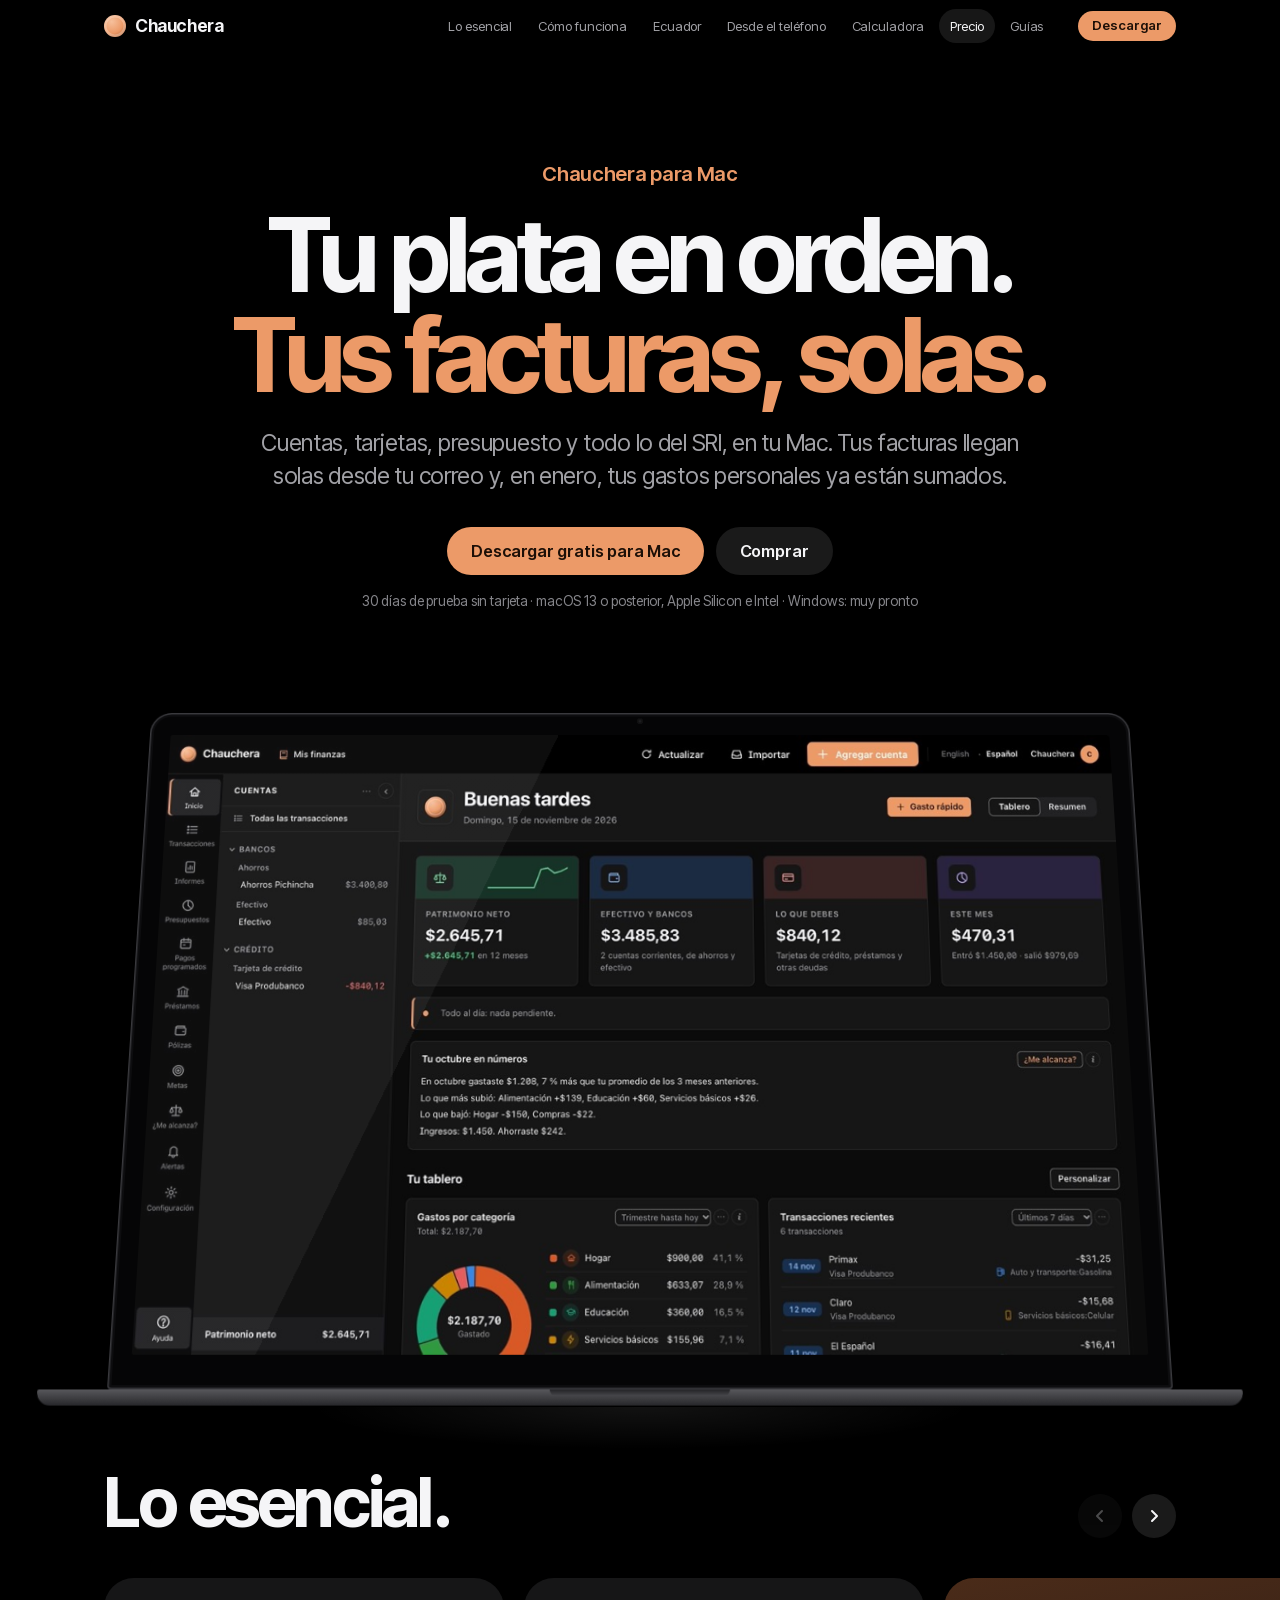
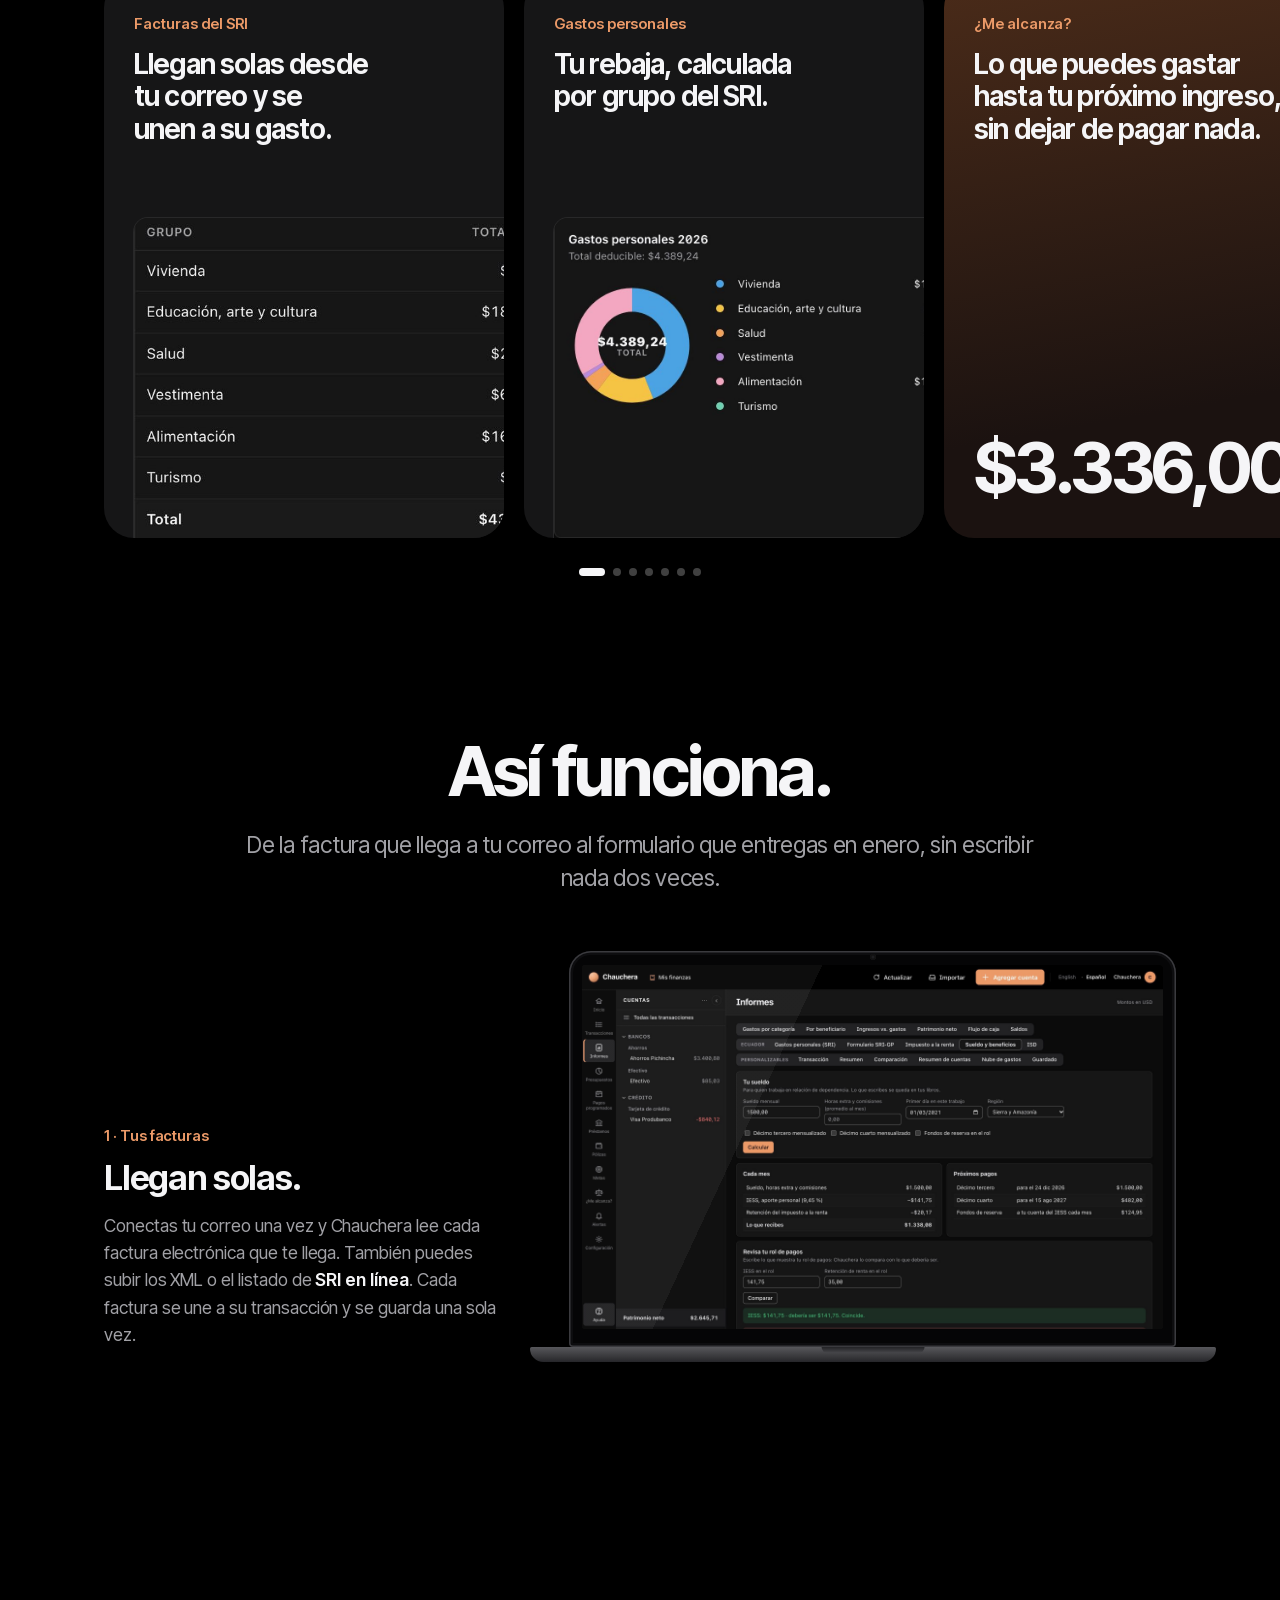
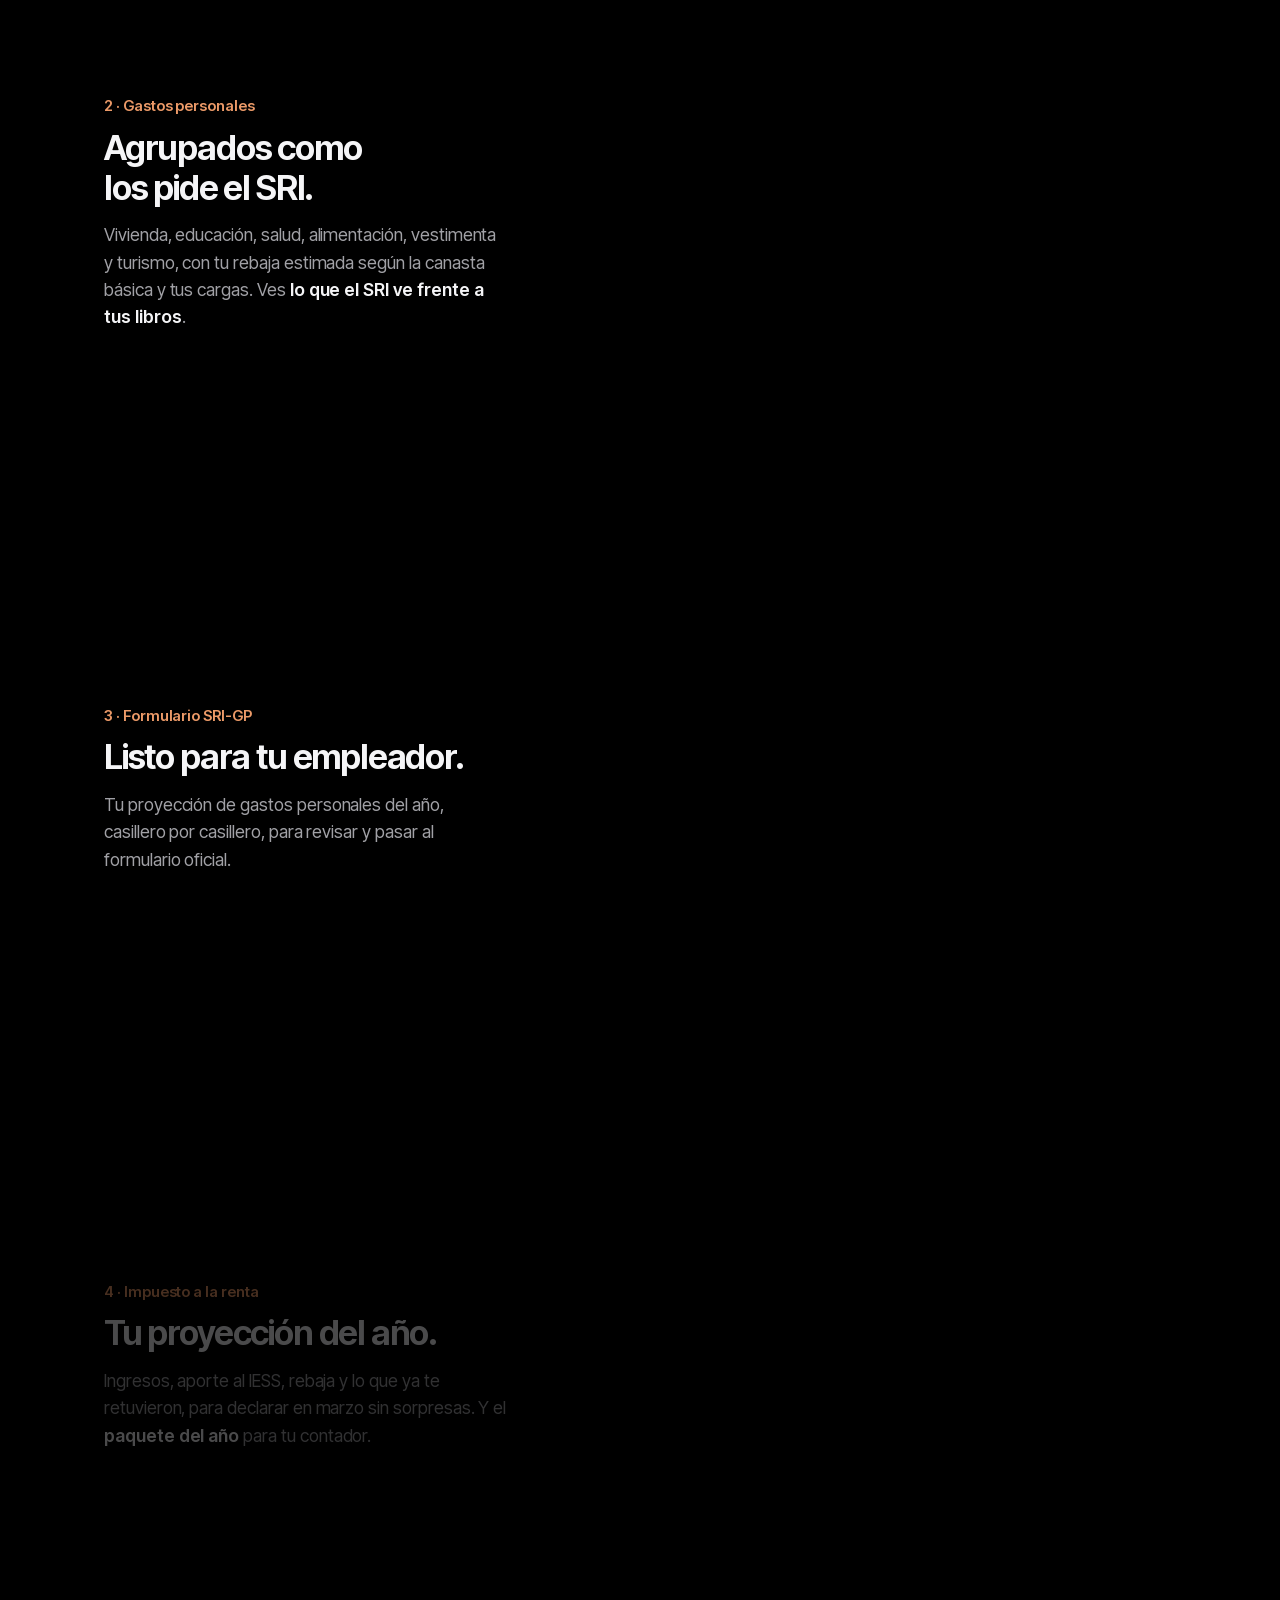
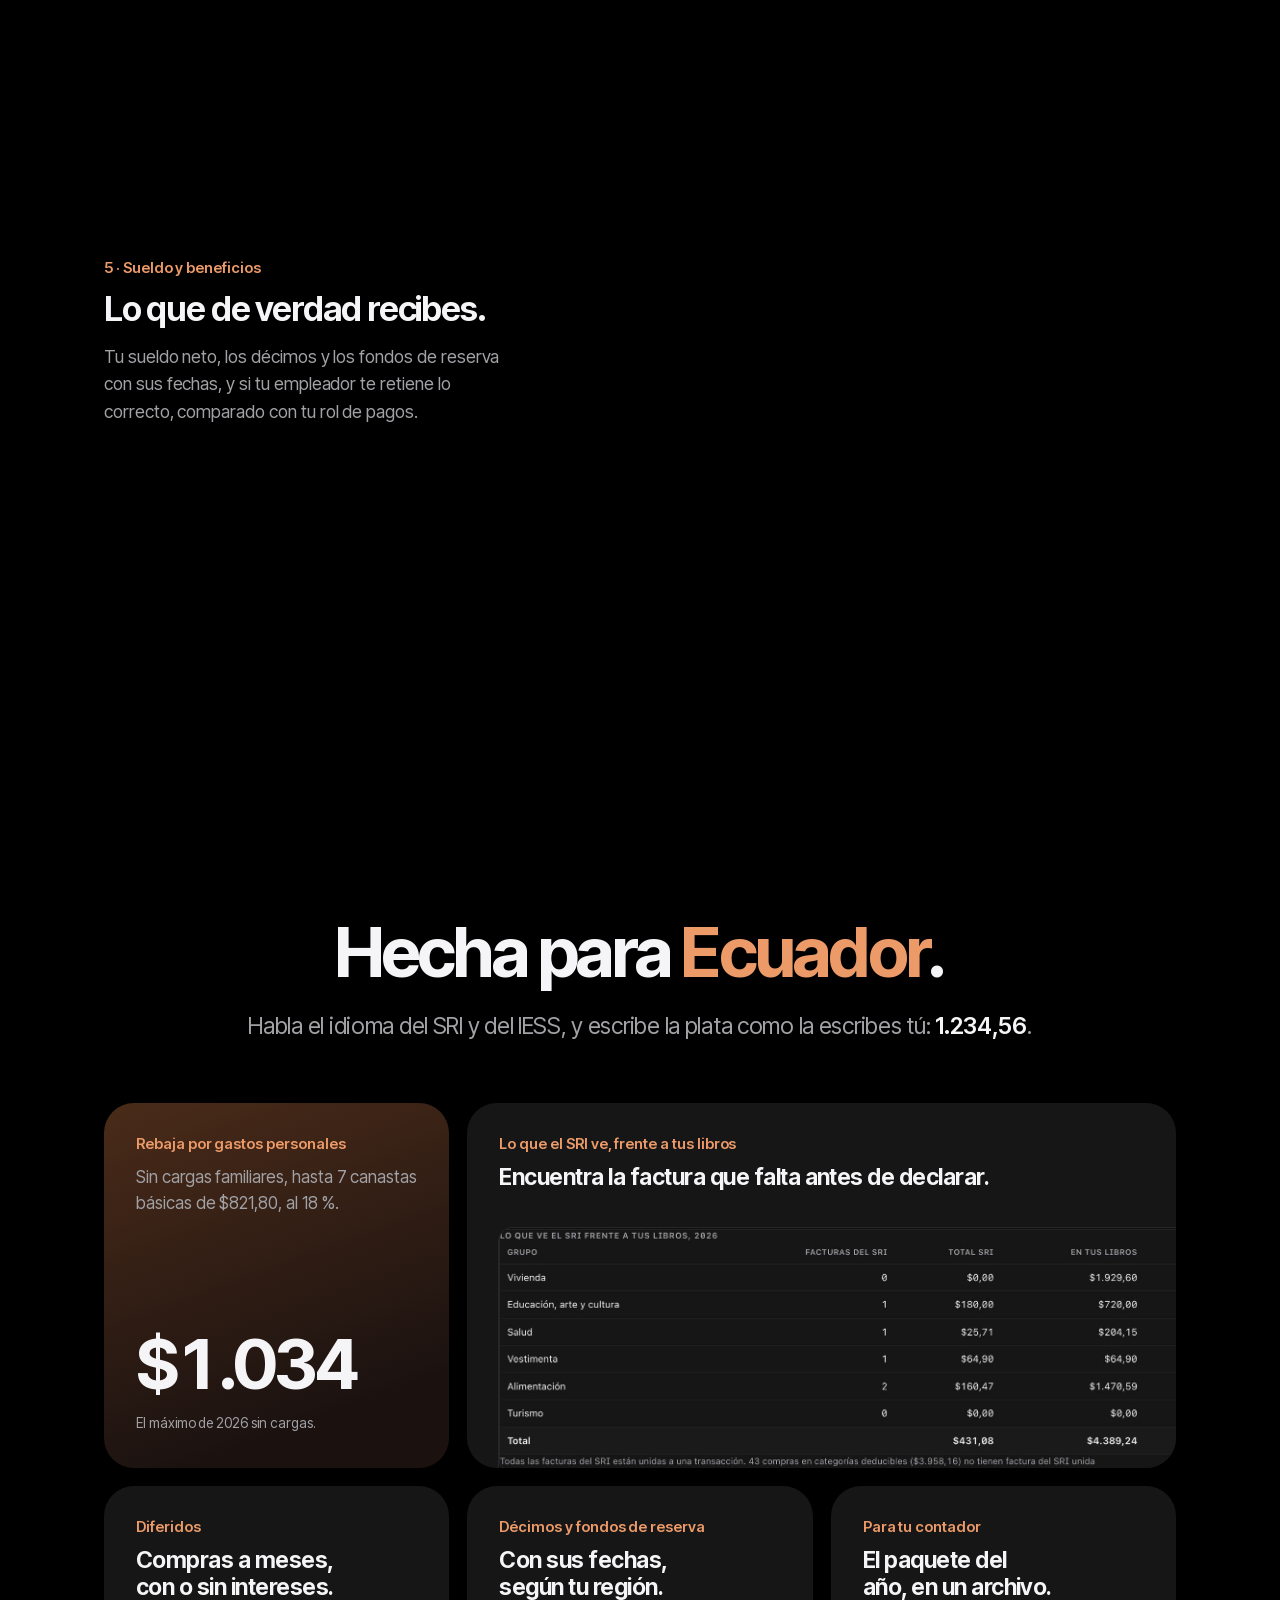
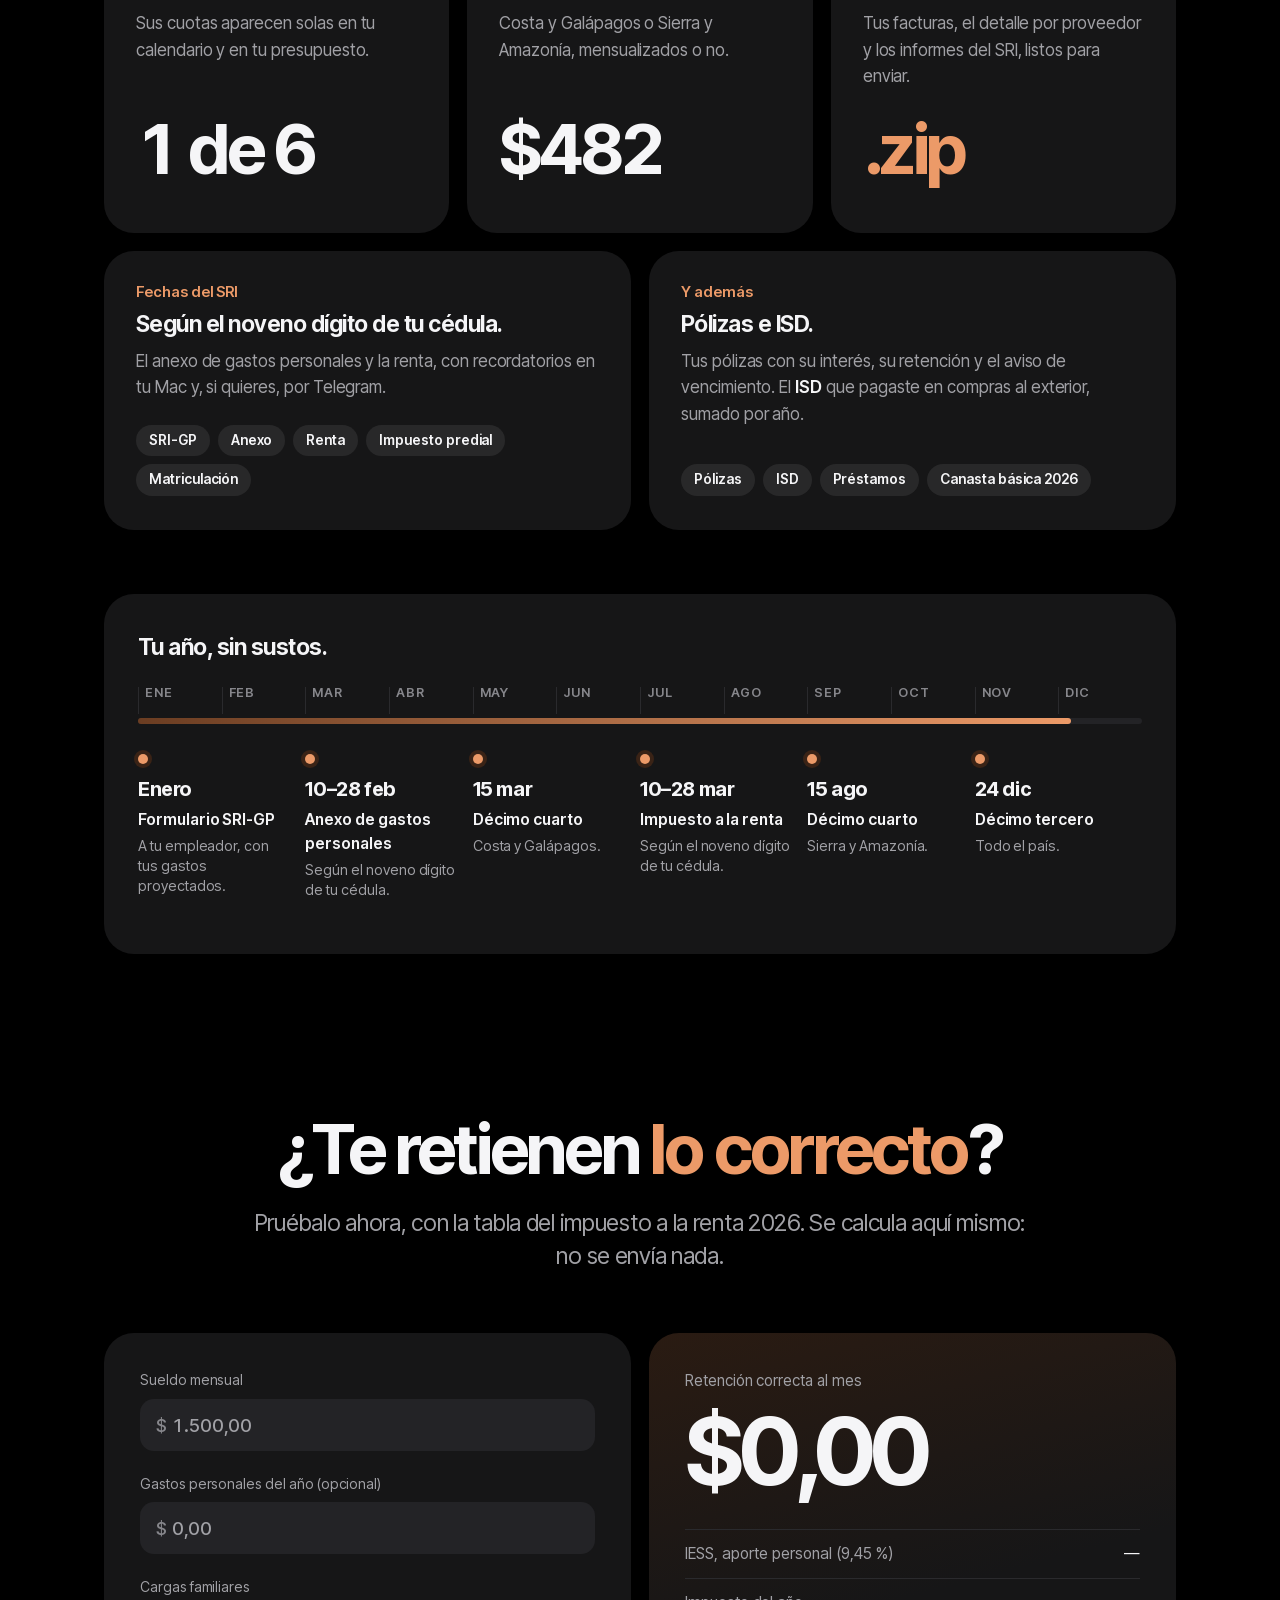
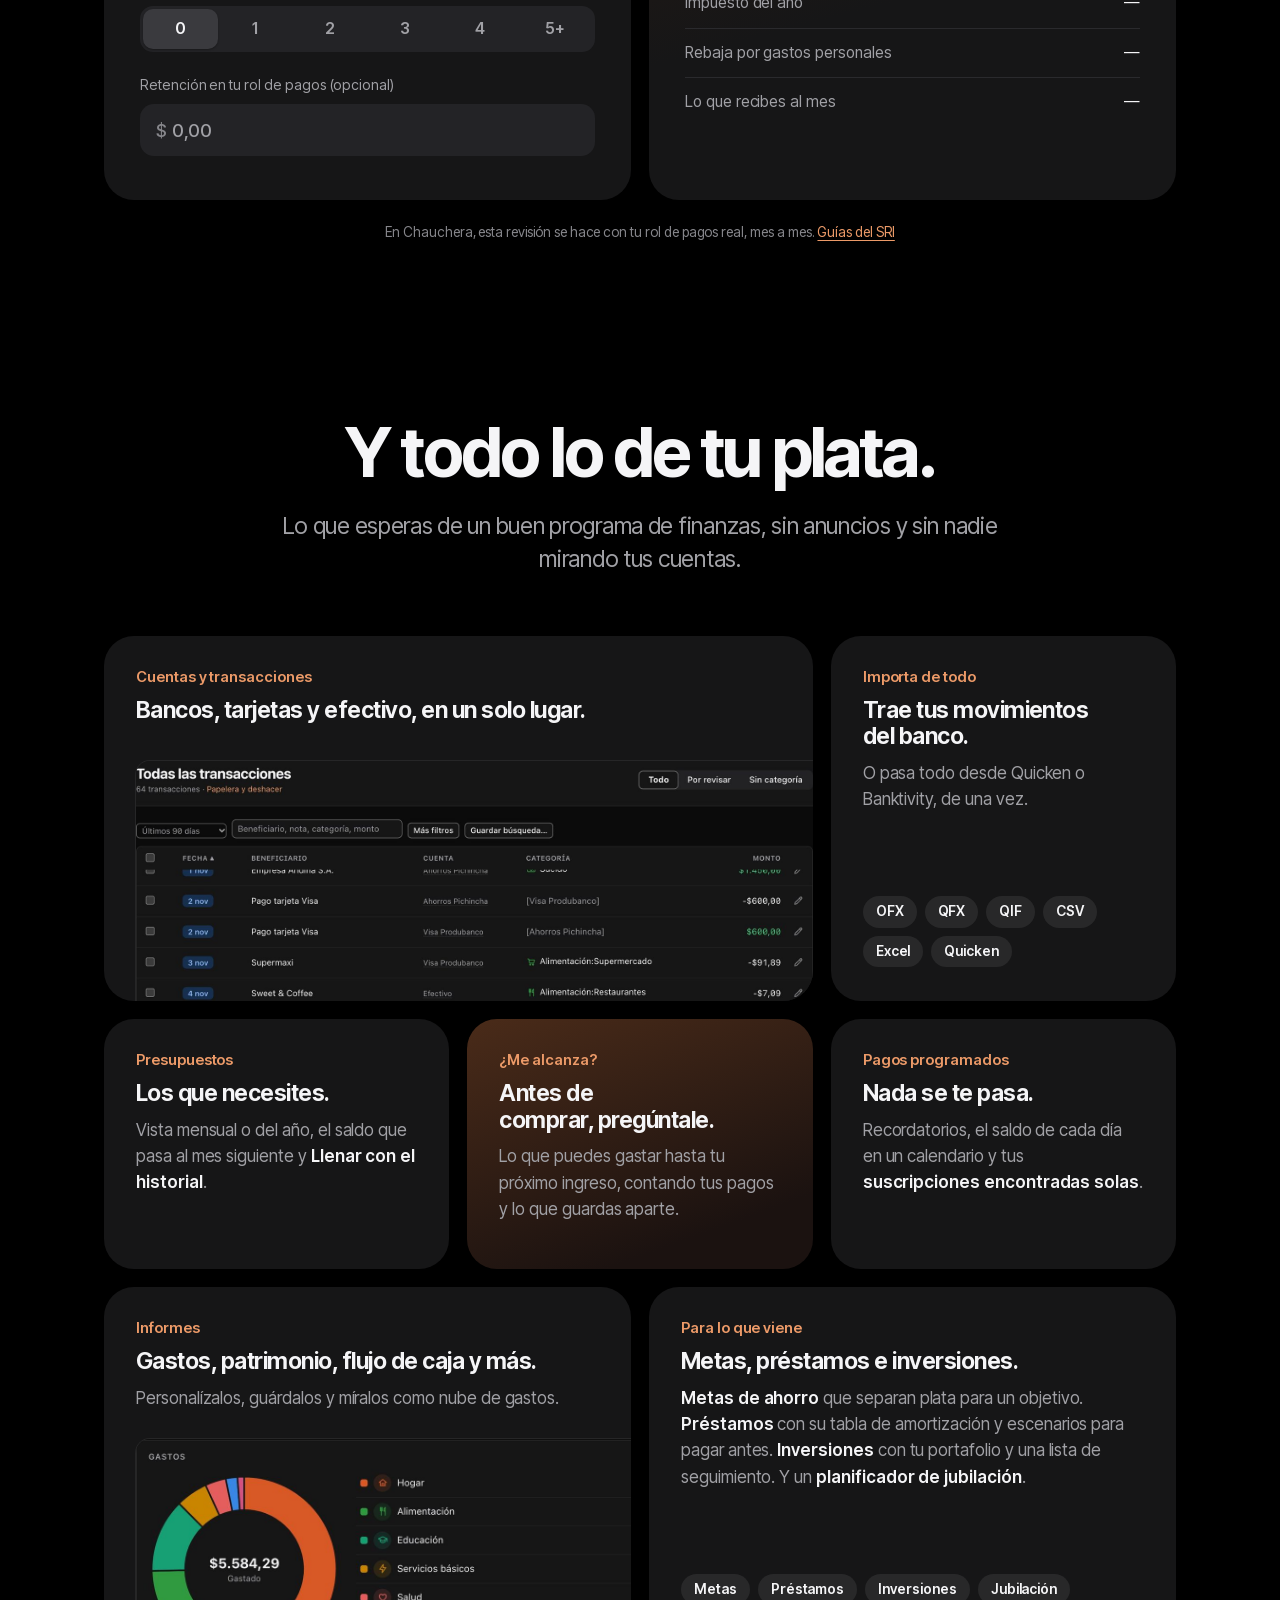
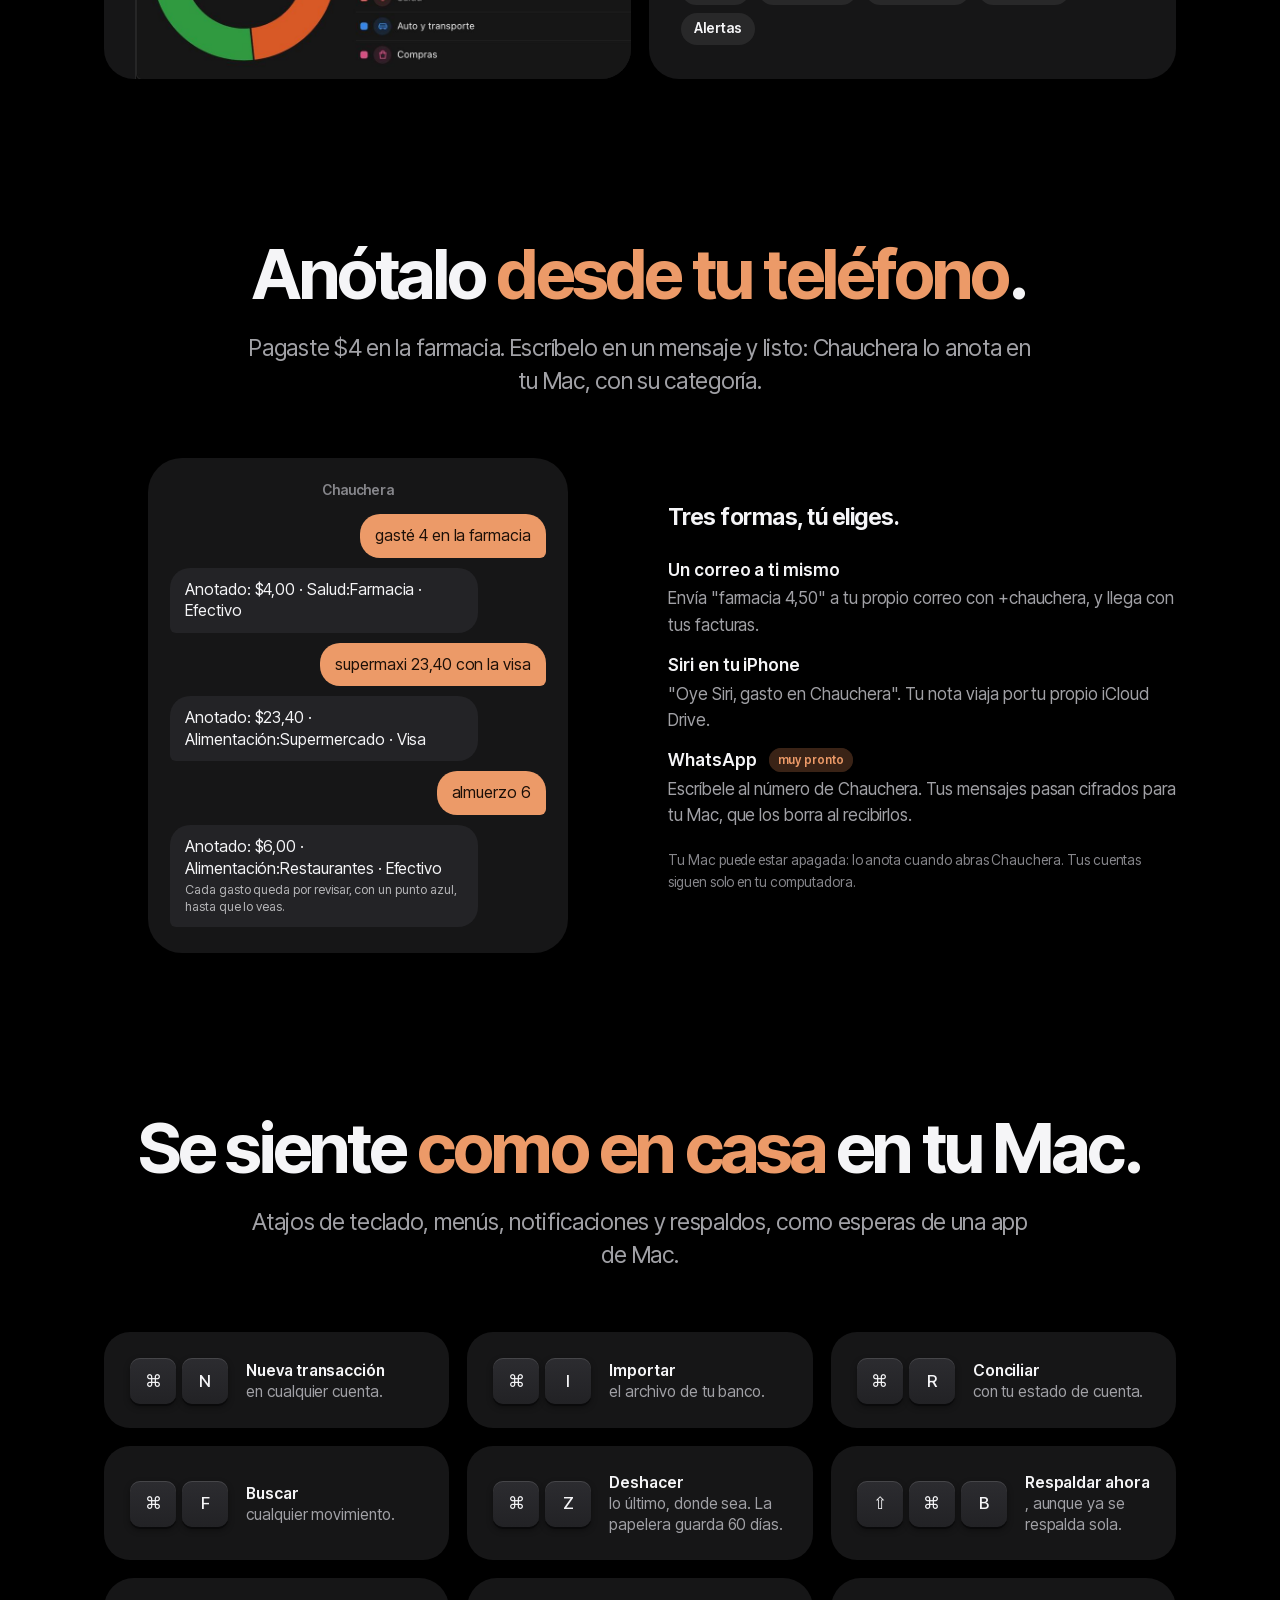
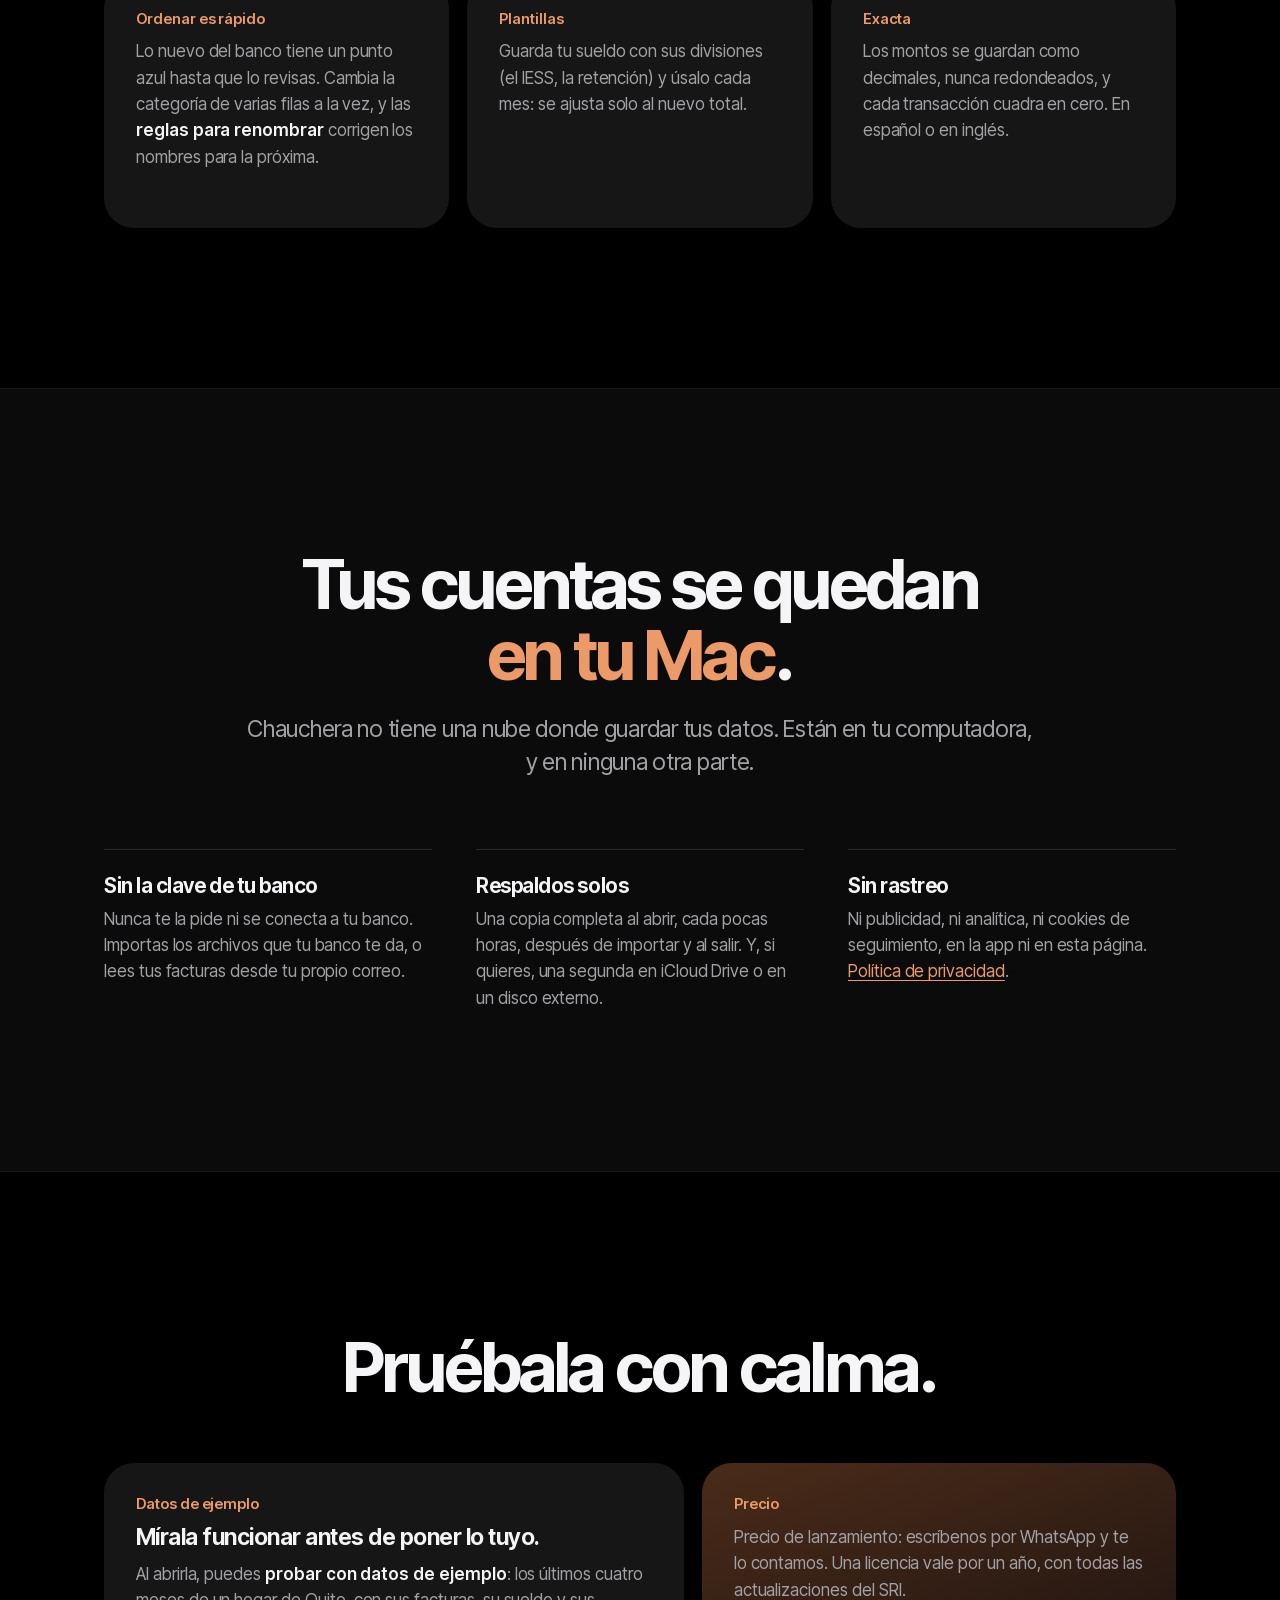
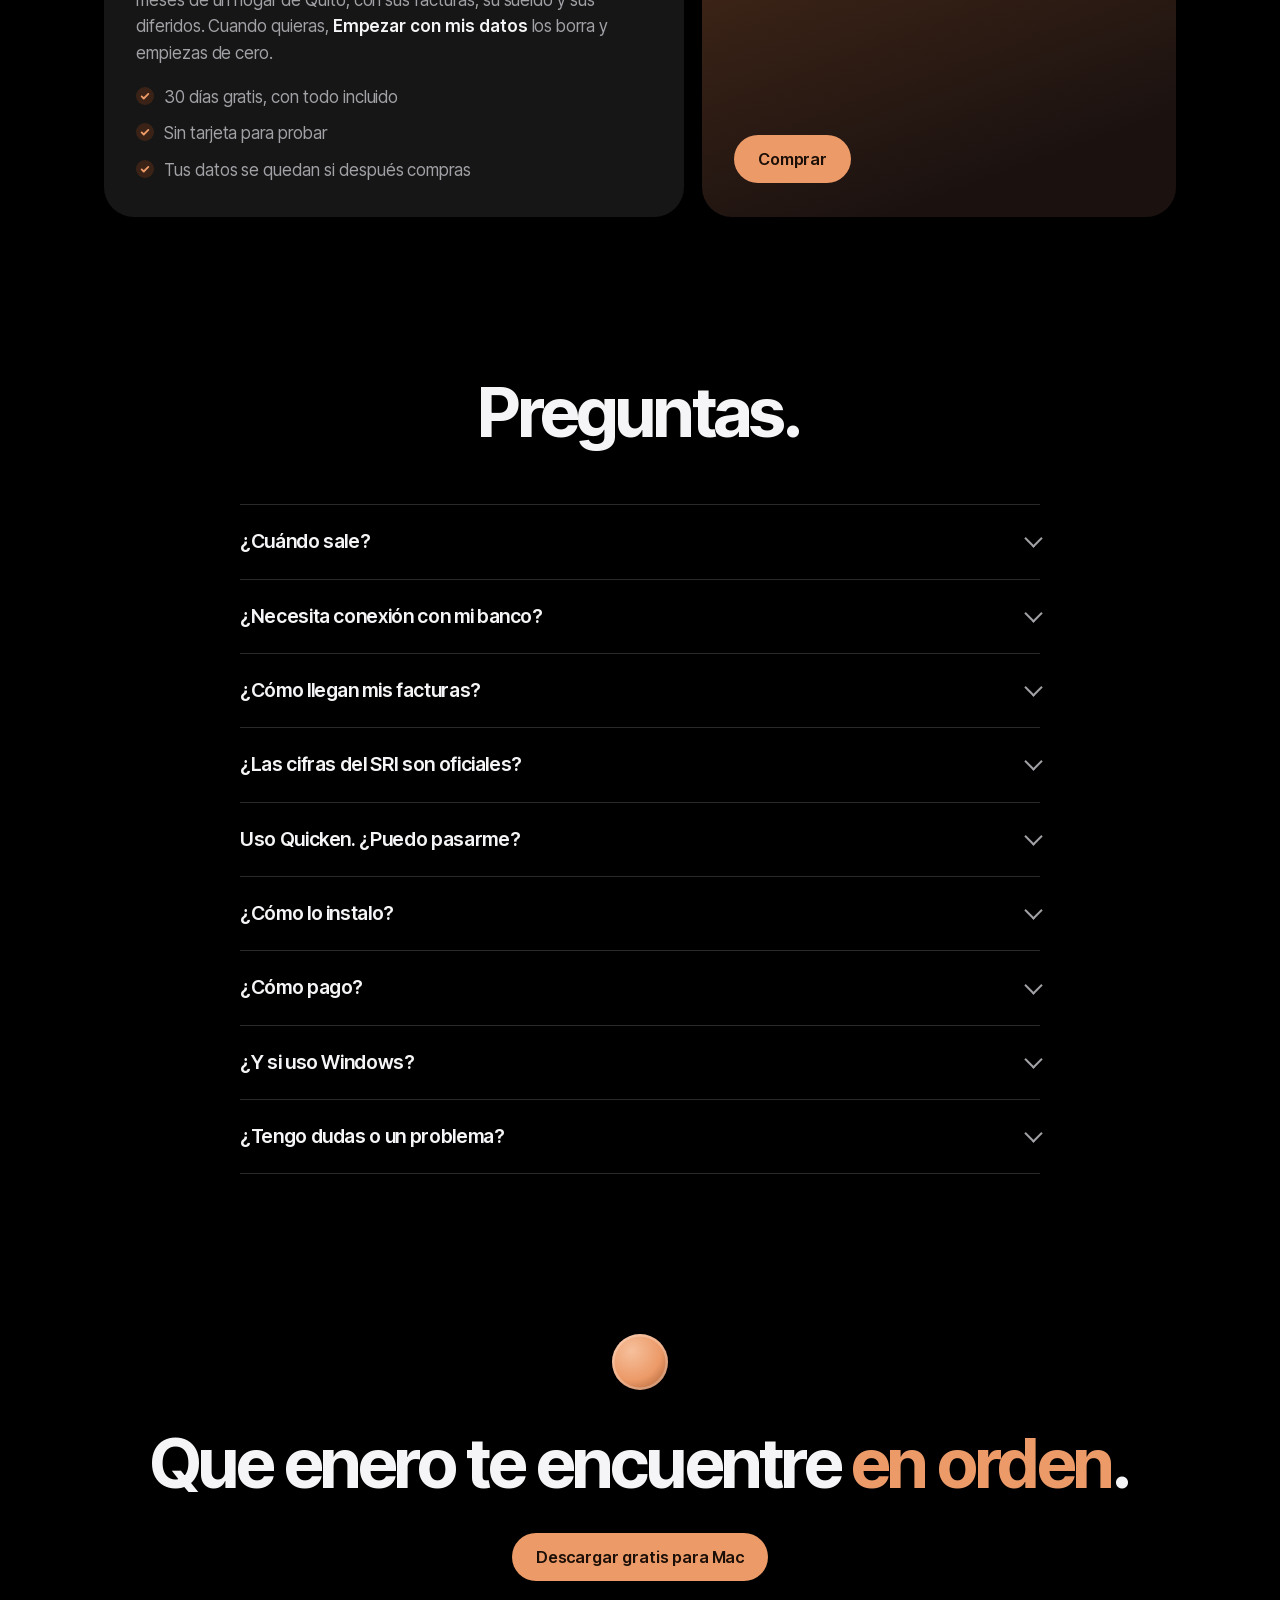
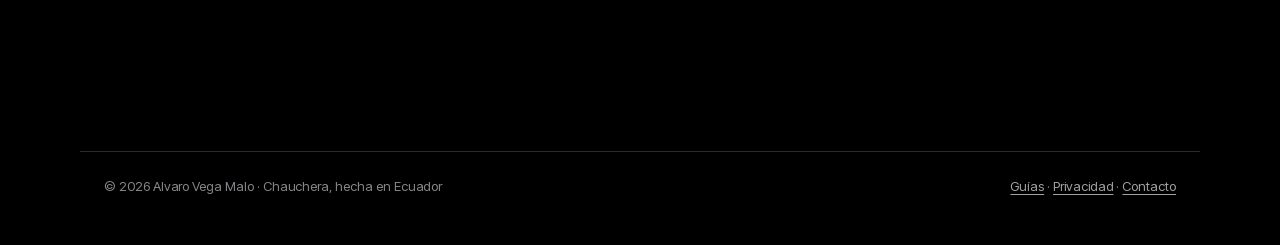
==== commit 9594e688: "Sales page 63e6f6c" ====
--- a/index.html
+++ b/index.html
@@ -576,7 +576,7 @@
     <div class="tile copper reveal" style="--d:1"><span class="m">Precio</span>
       <h3 data-lista>Un pago al año.</h3>
       <p data-lista>Con todas las actualizaciones del SRI de cada año. Quienes estén en la lista reciben el precio de lanzamiento primero.</p>
-      <span data-optional="price"><span class="price" data-sale>$<span data-text="price"></span></span><p data-sale>al año, con todas las actualizaciones del SRI.</p></span>
+      <span data-optional="price"><span class="price" data-sale>$<span data-text="price"></span></span><p data-sale>al año, con todas las actualizaciones del SRI.</p></span><p data-sale data-noprice>Precio de lanzamiento: escríbenos por WhatsApp y te lo contamos. Una licencia vale por un año, con todas las actualizaciones del SRI.</p>
       <div style="margin-top:auto;padding-top:28px"><a class="btn" href="#lista" data-lista>Avísame cuando esté lista</a><a class="btn" data-href="buy" data-sale>Comprar</a></div></div>
   </div>
 </div></section>
@@ -612,6 +612,7 @@
 <script>
   // CONFIG into the page: a field not filled in yet hides what shows it
   for (const el of document.querySelectorAll("[data-optional]")) if (!CONFIG[el.dataset.optional] || CONFIG[el.dataset.optional].includes("{{")) el.remove();
+  if (CONFIG.price) for (const el of document.querySelectorAll("[data-noprice]")) el.remove();
   for (const el of document.querySelectorAll("[data-text]")) el.textContent = CONFIG[el.dataset.text];
   const LINKS = { download: CONFIG.download, buy: CONFIG.buyUrl, mail: "mailto:" + CONFIG.email };
   for (const el of document.querySelectorAll("[data-href]")) el.href = LINKS[el.dataset.href];
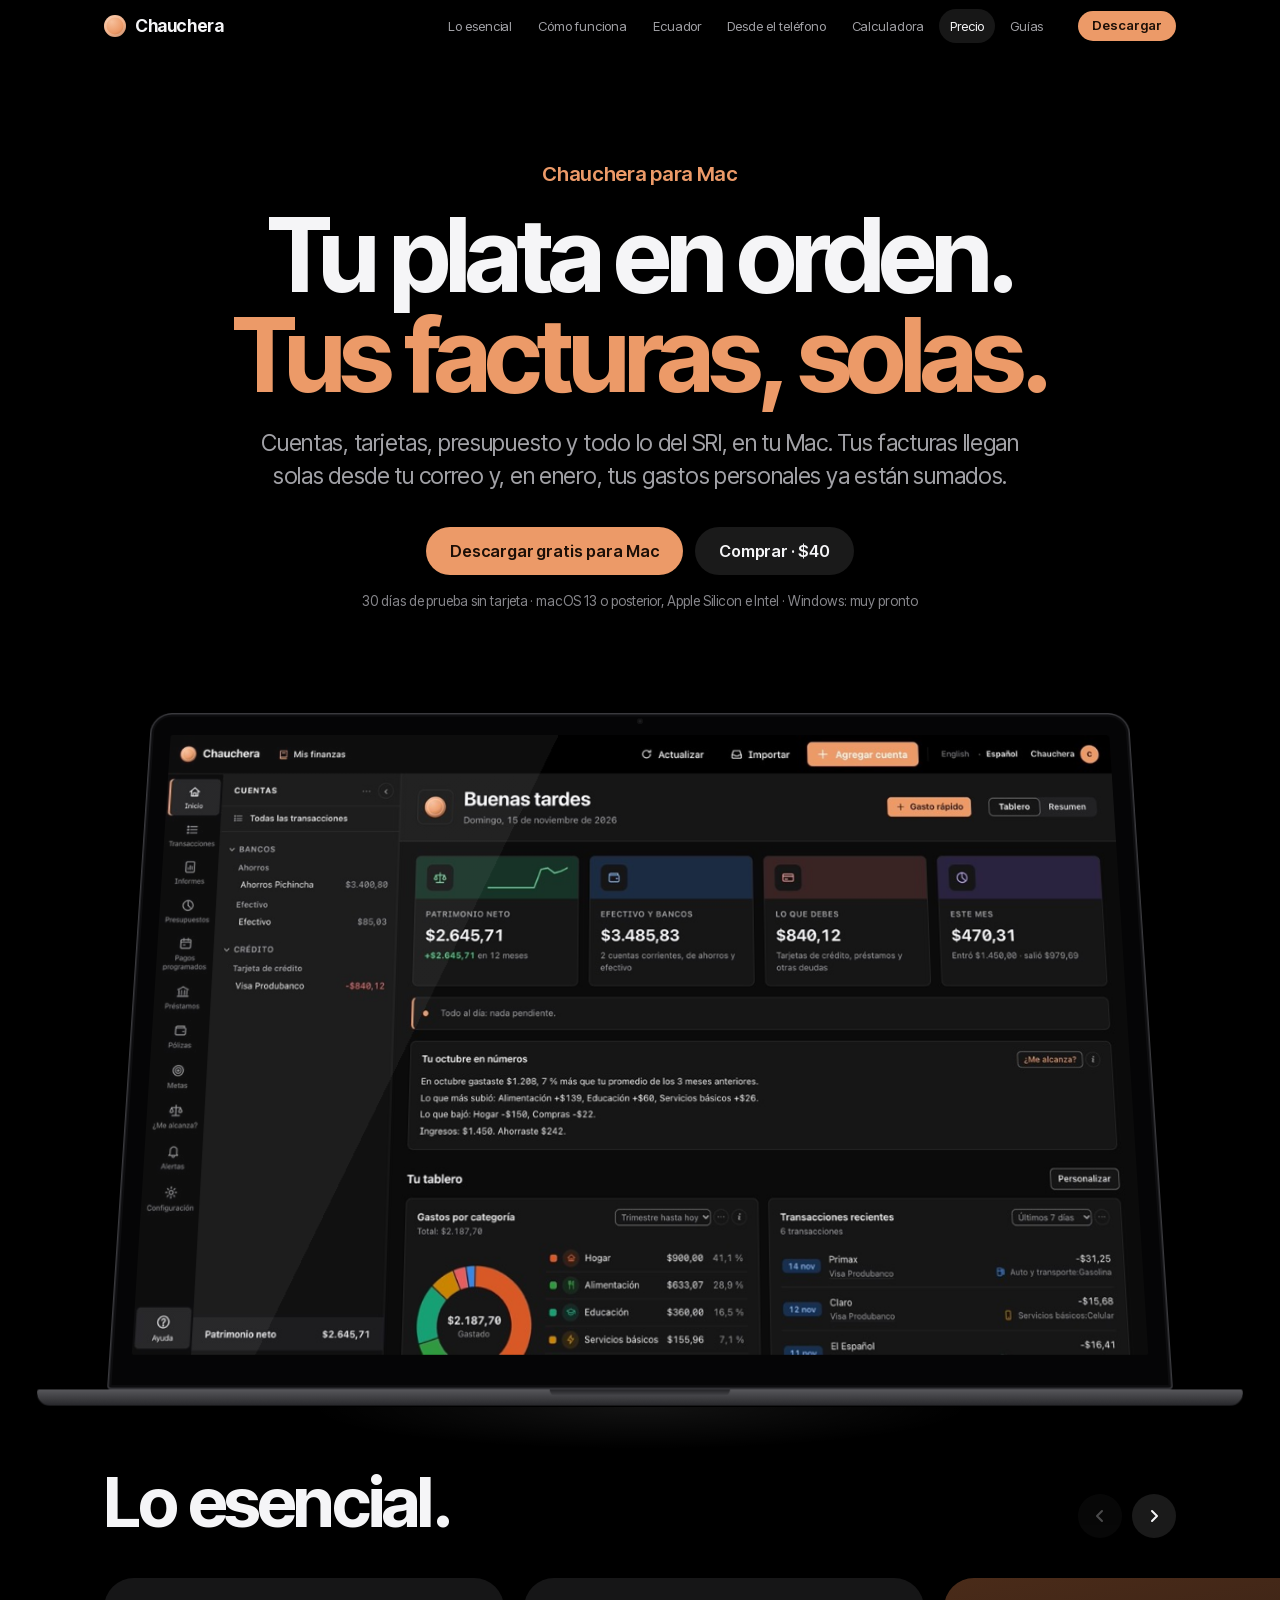
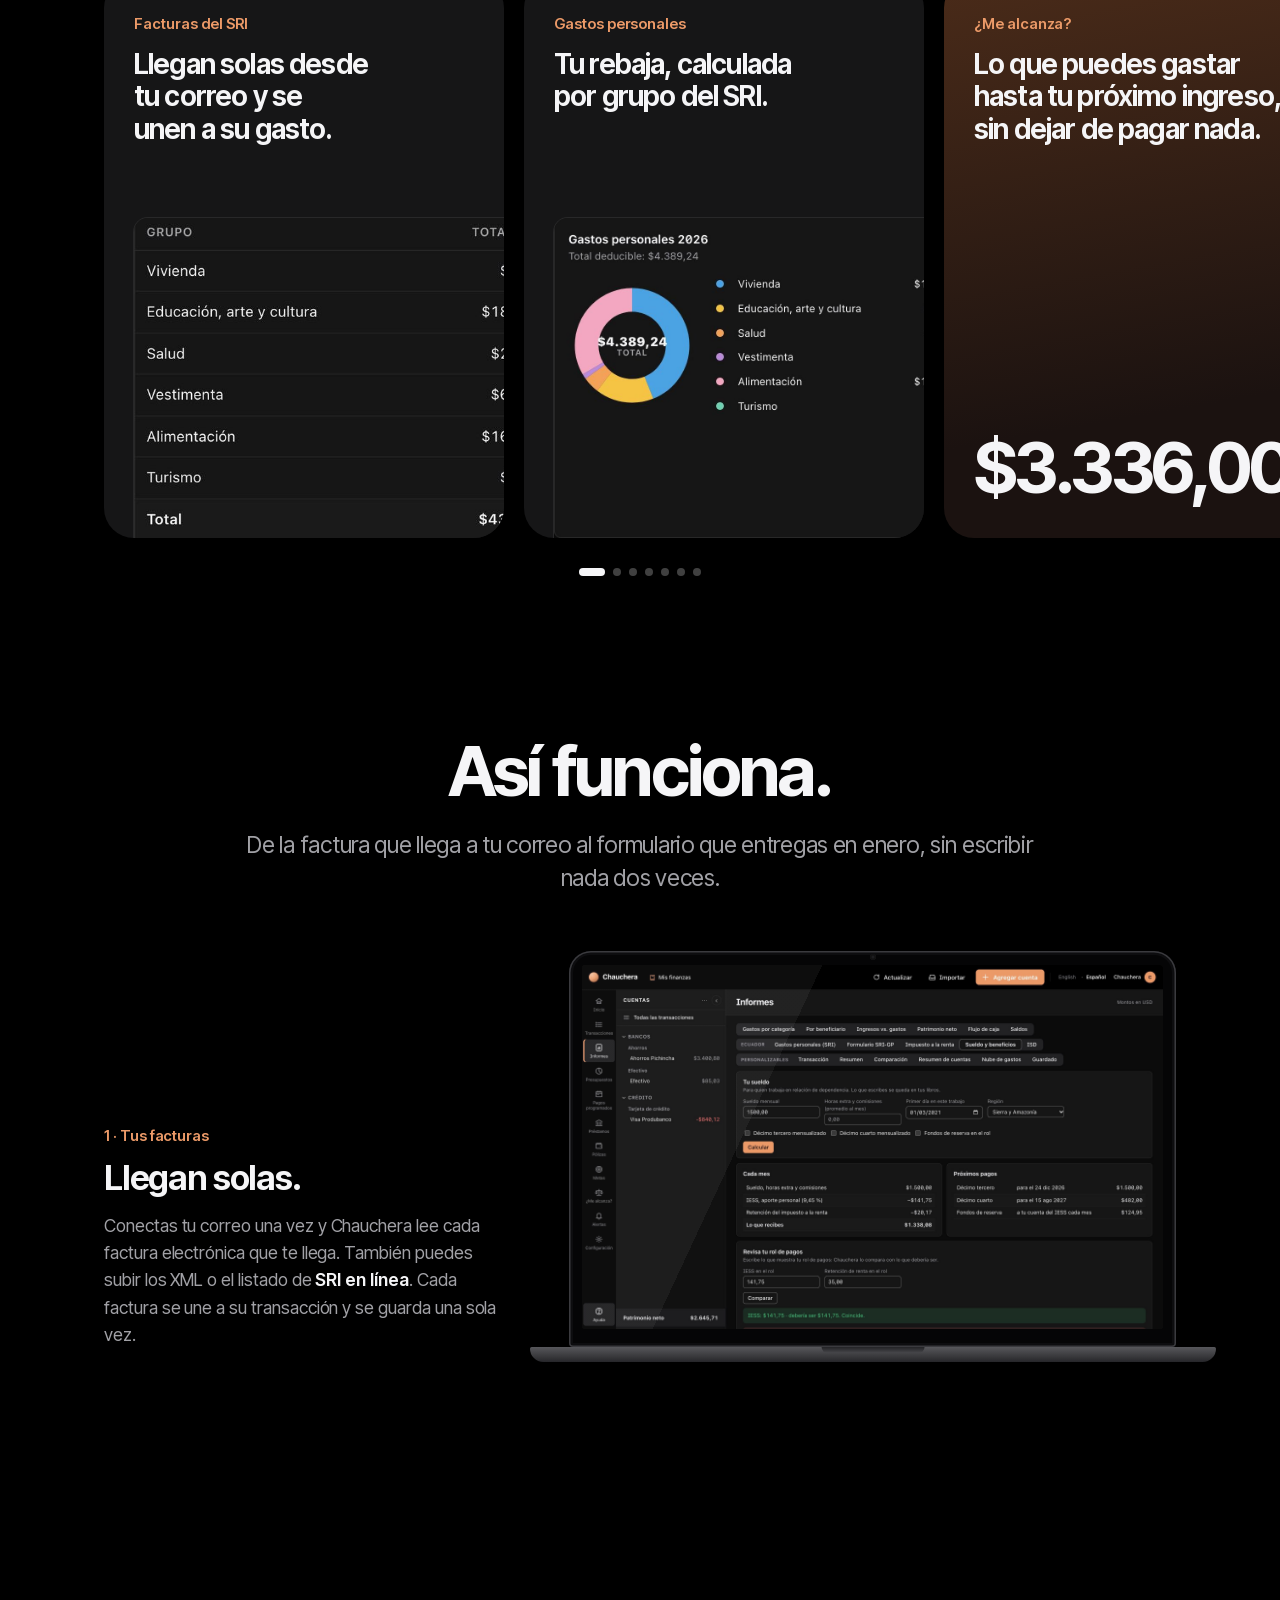
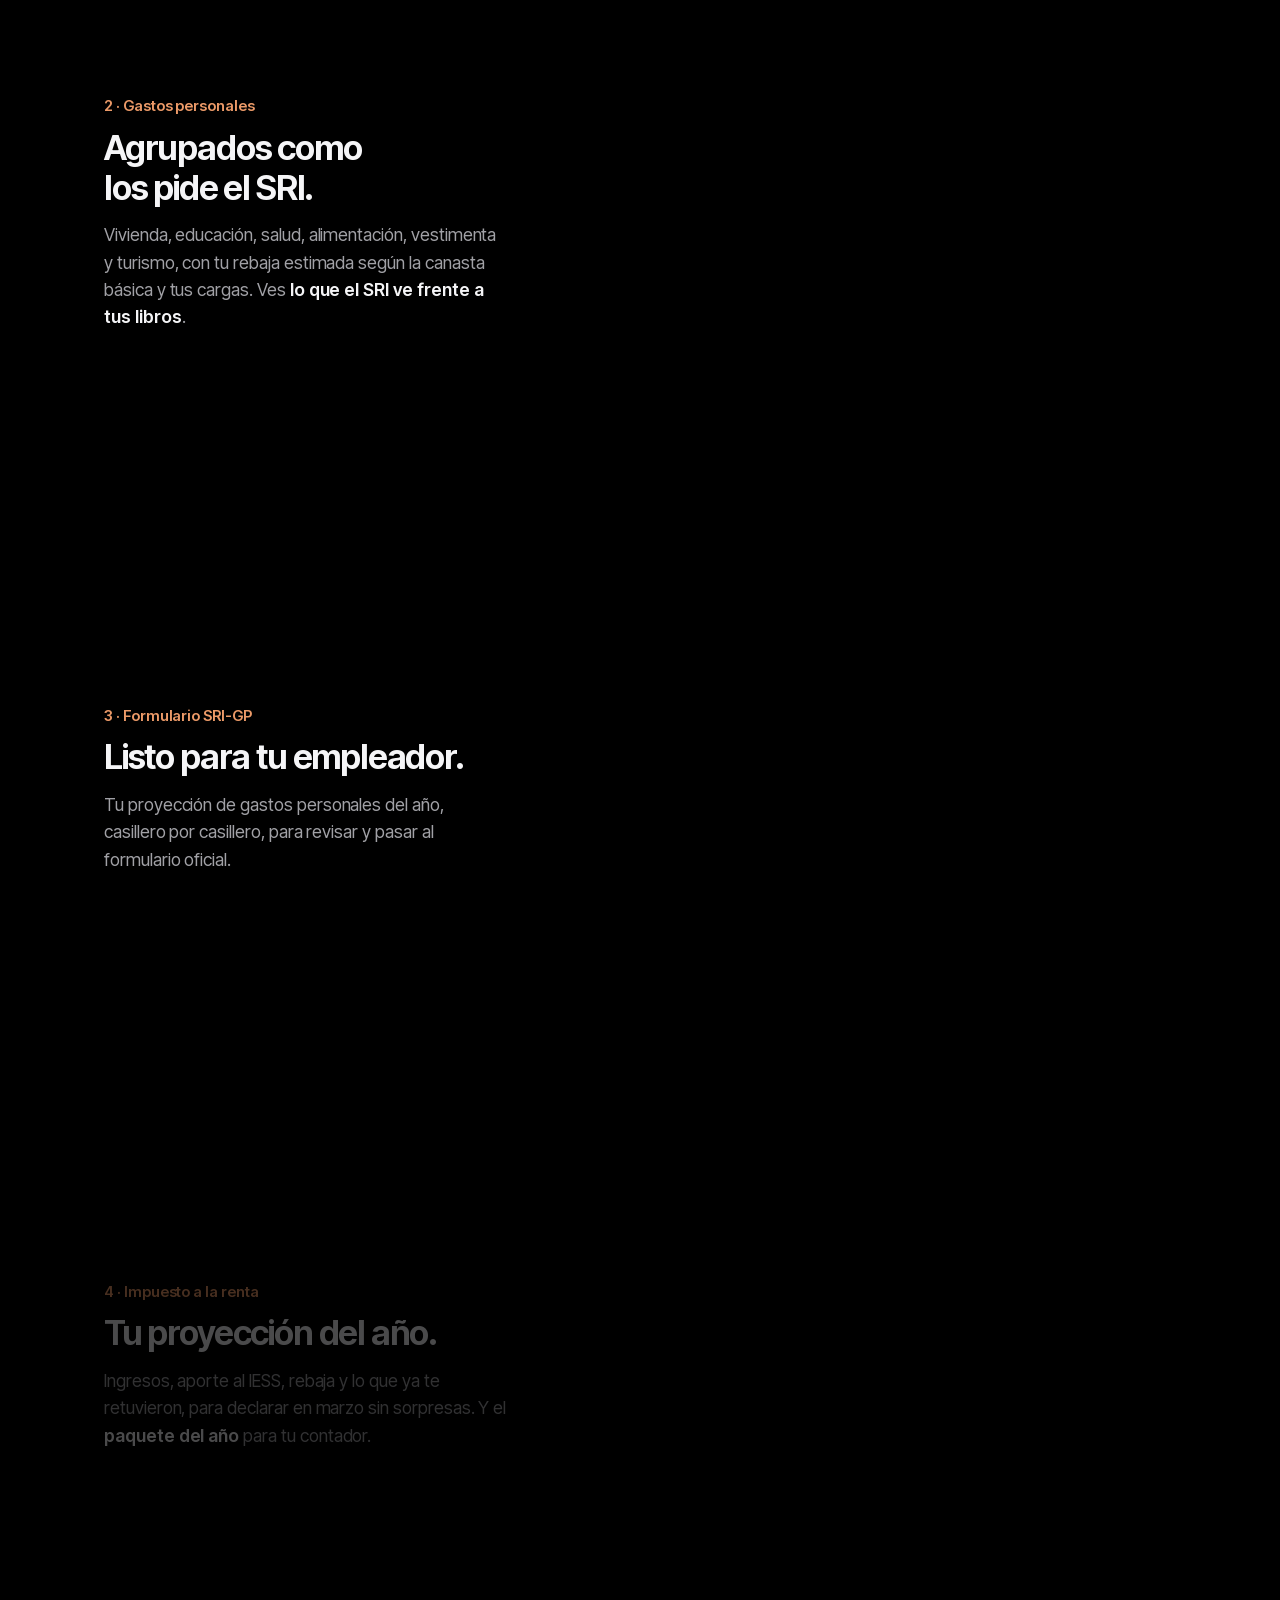
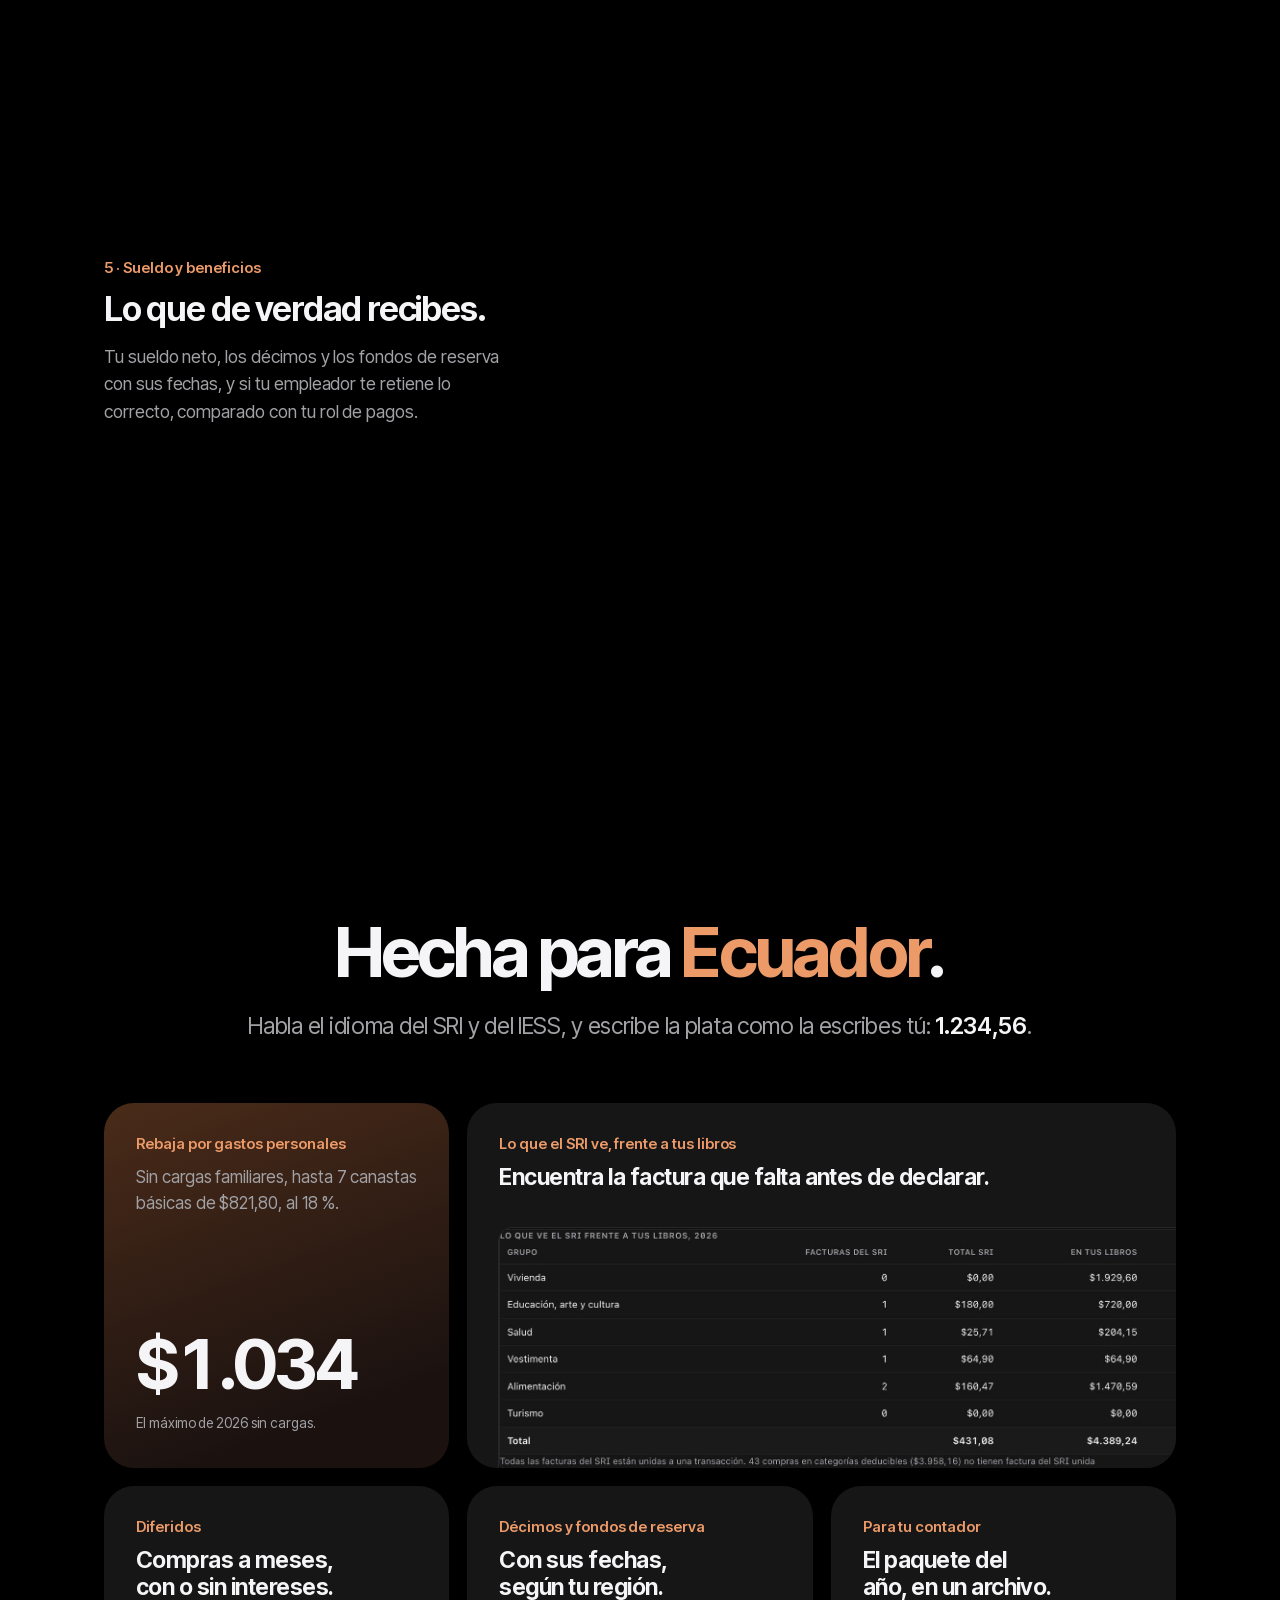
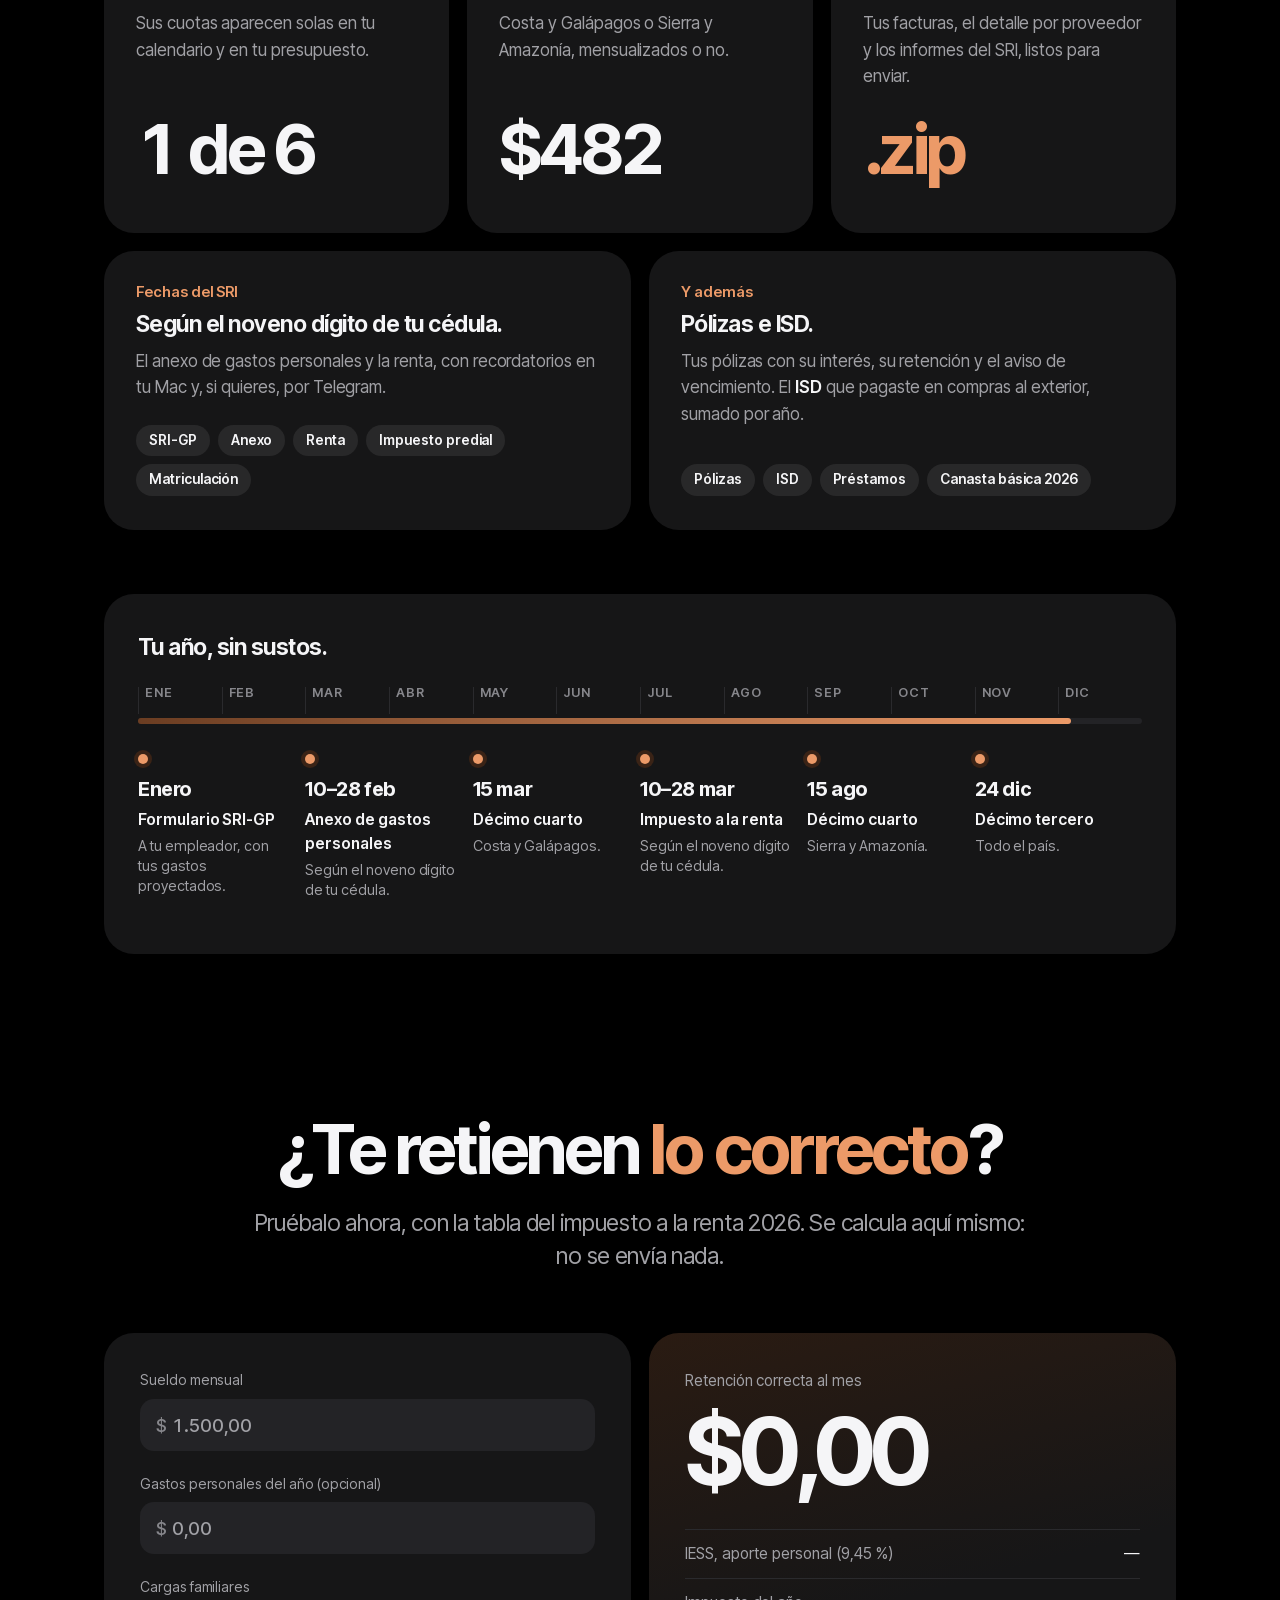
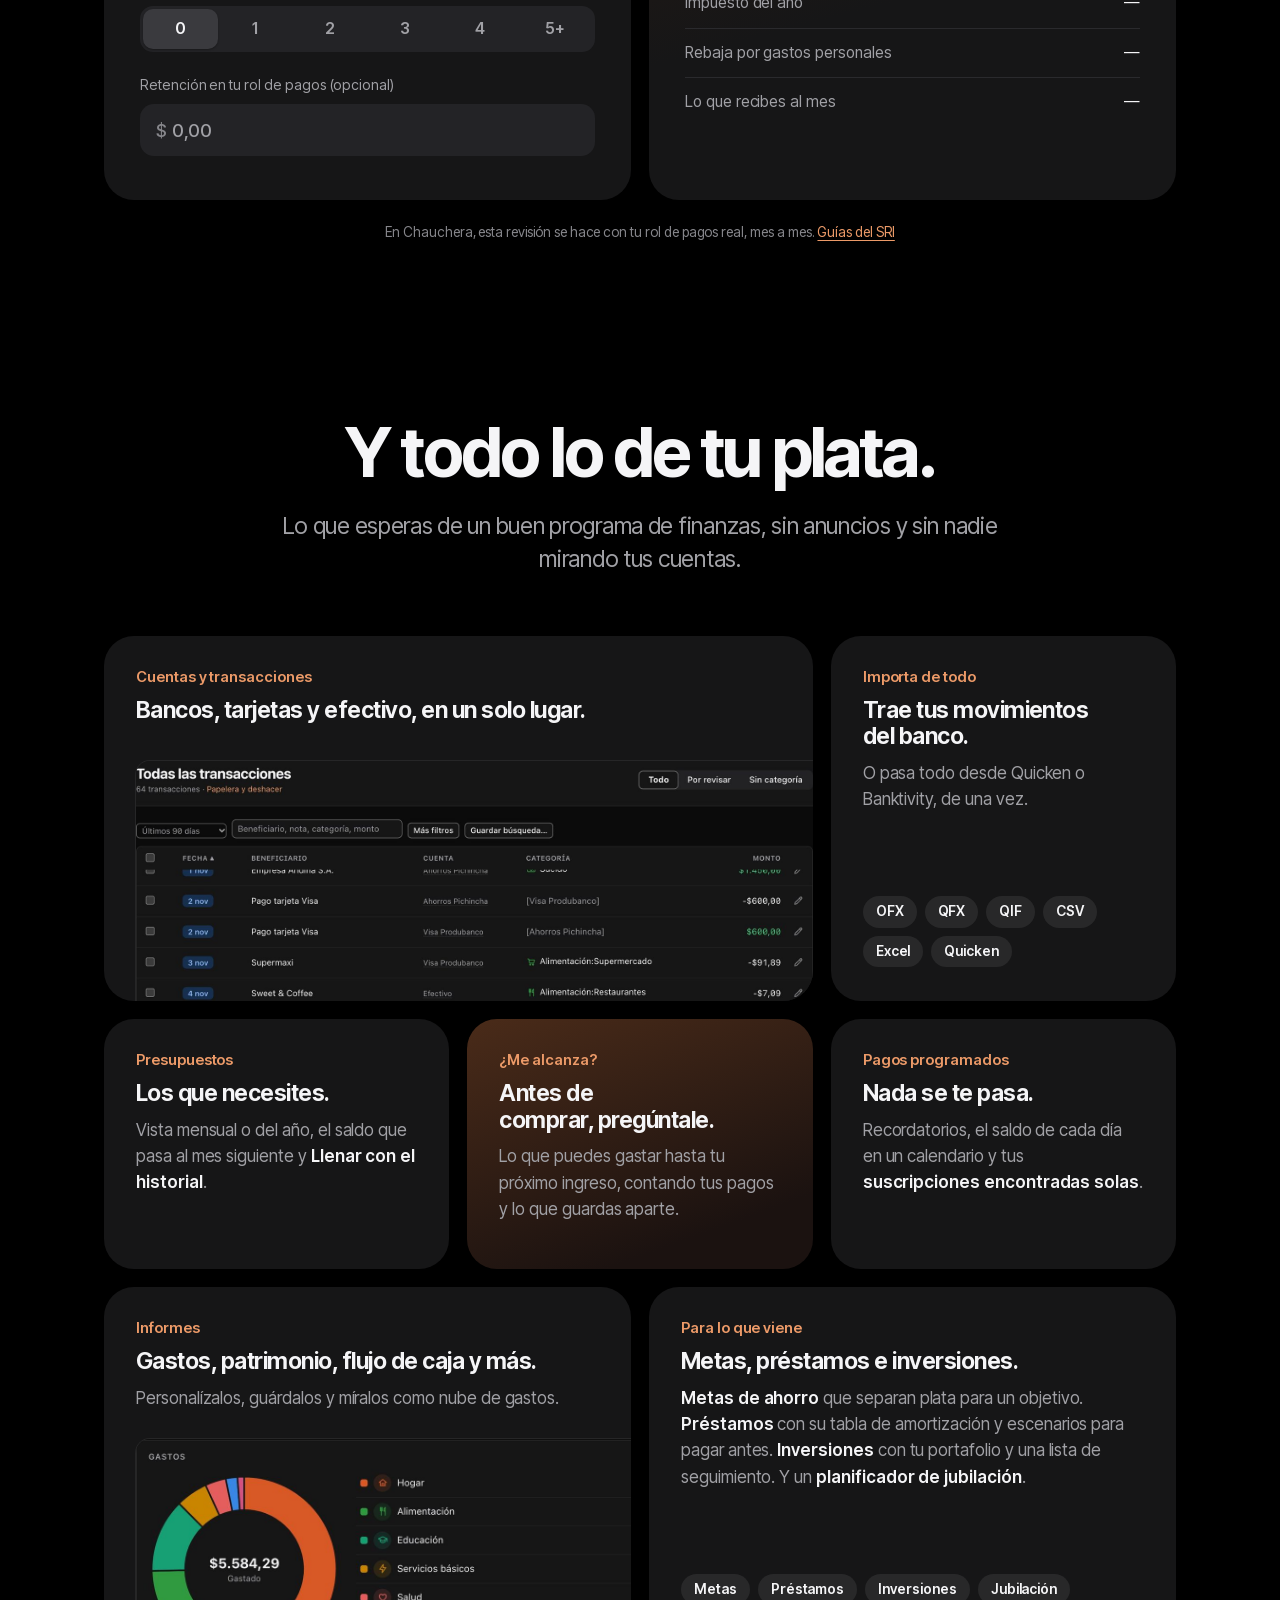
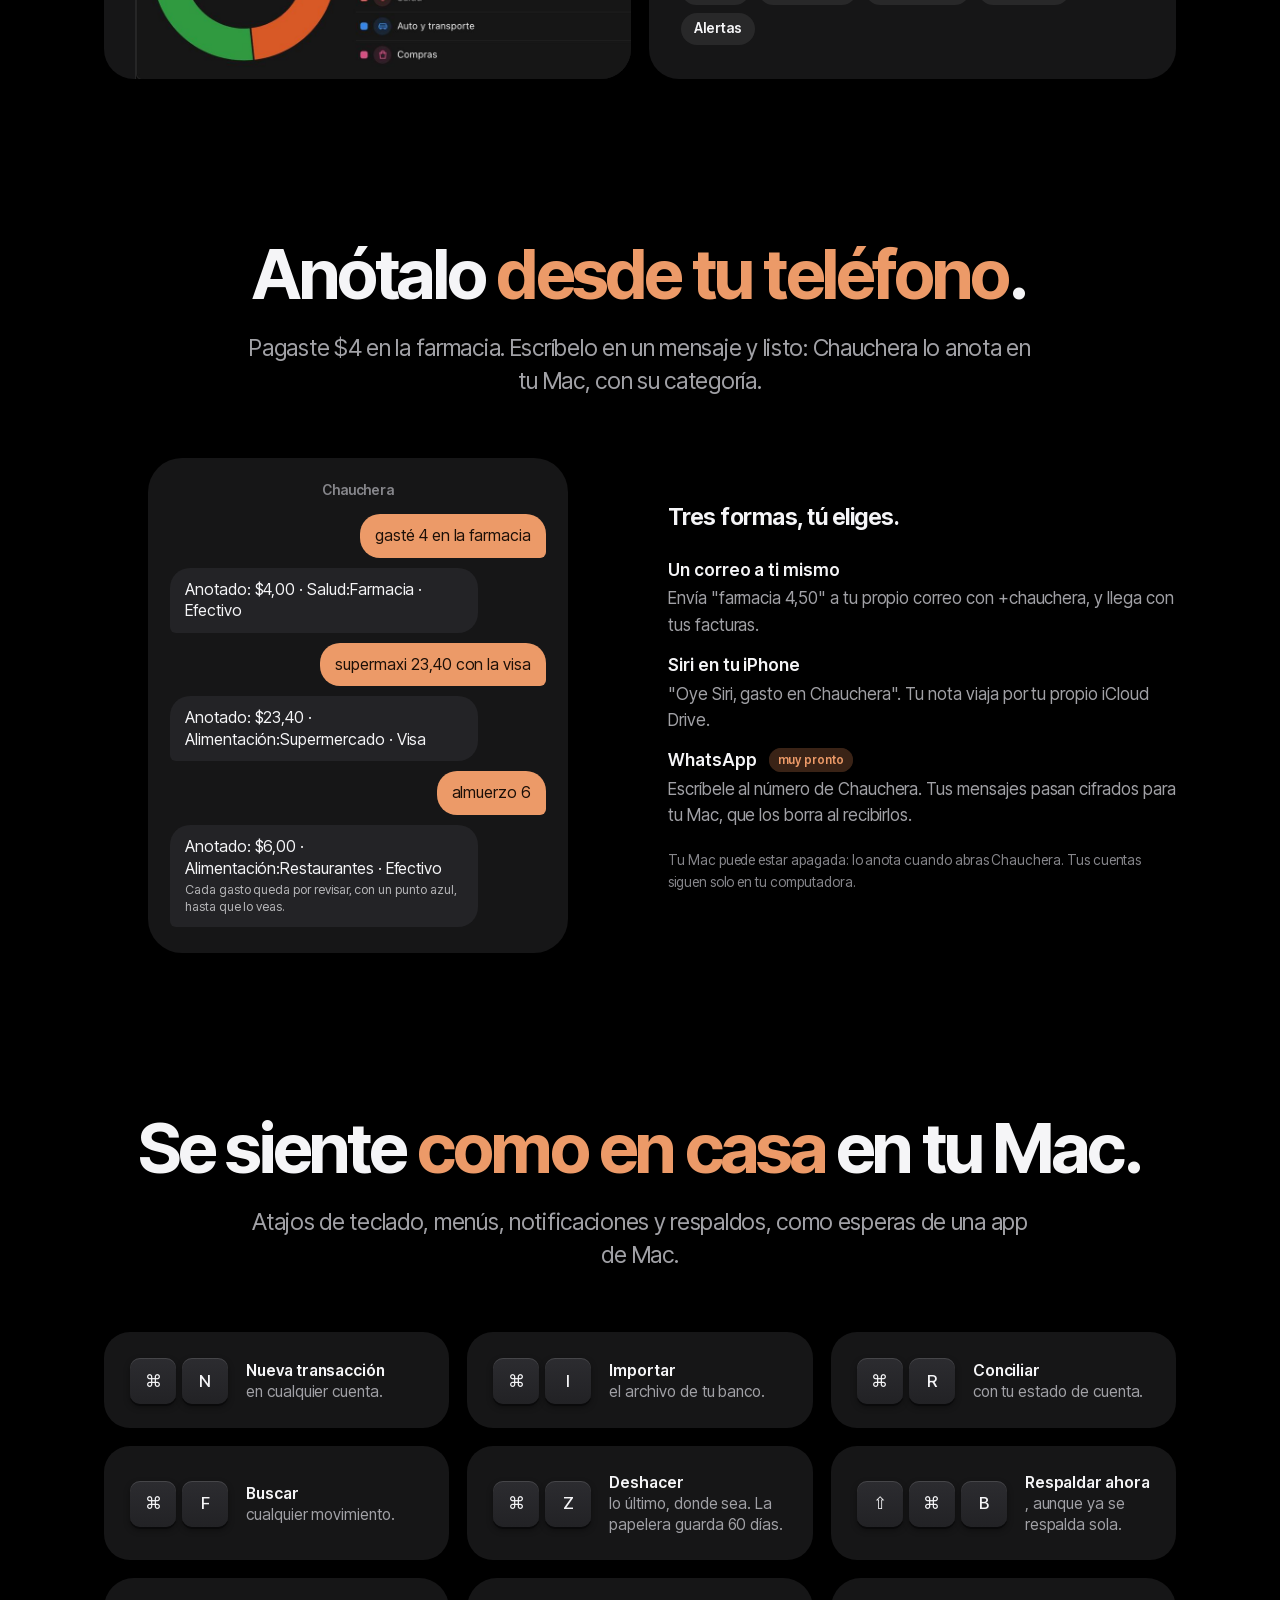
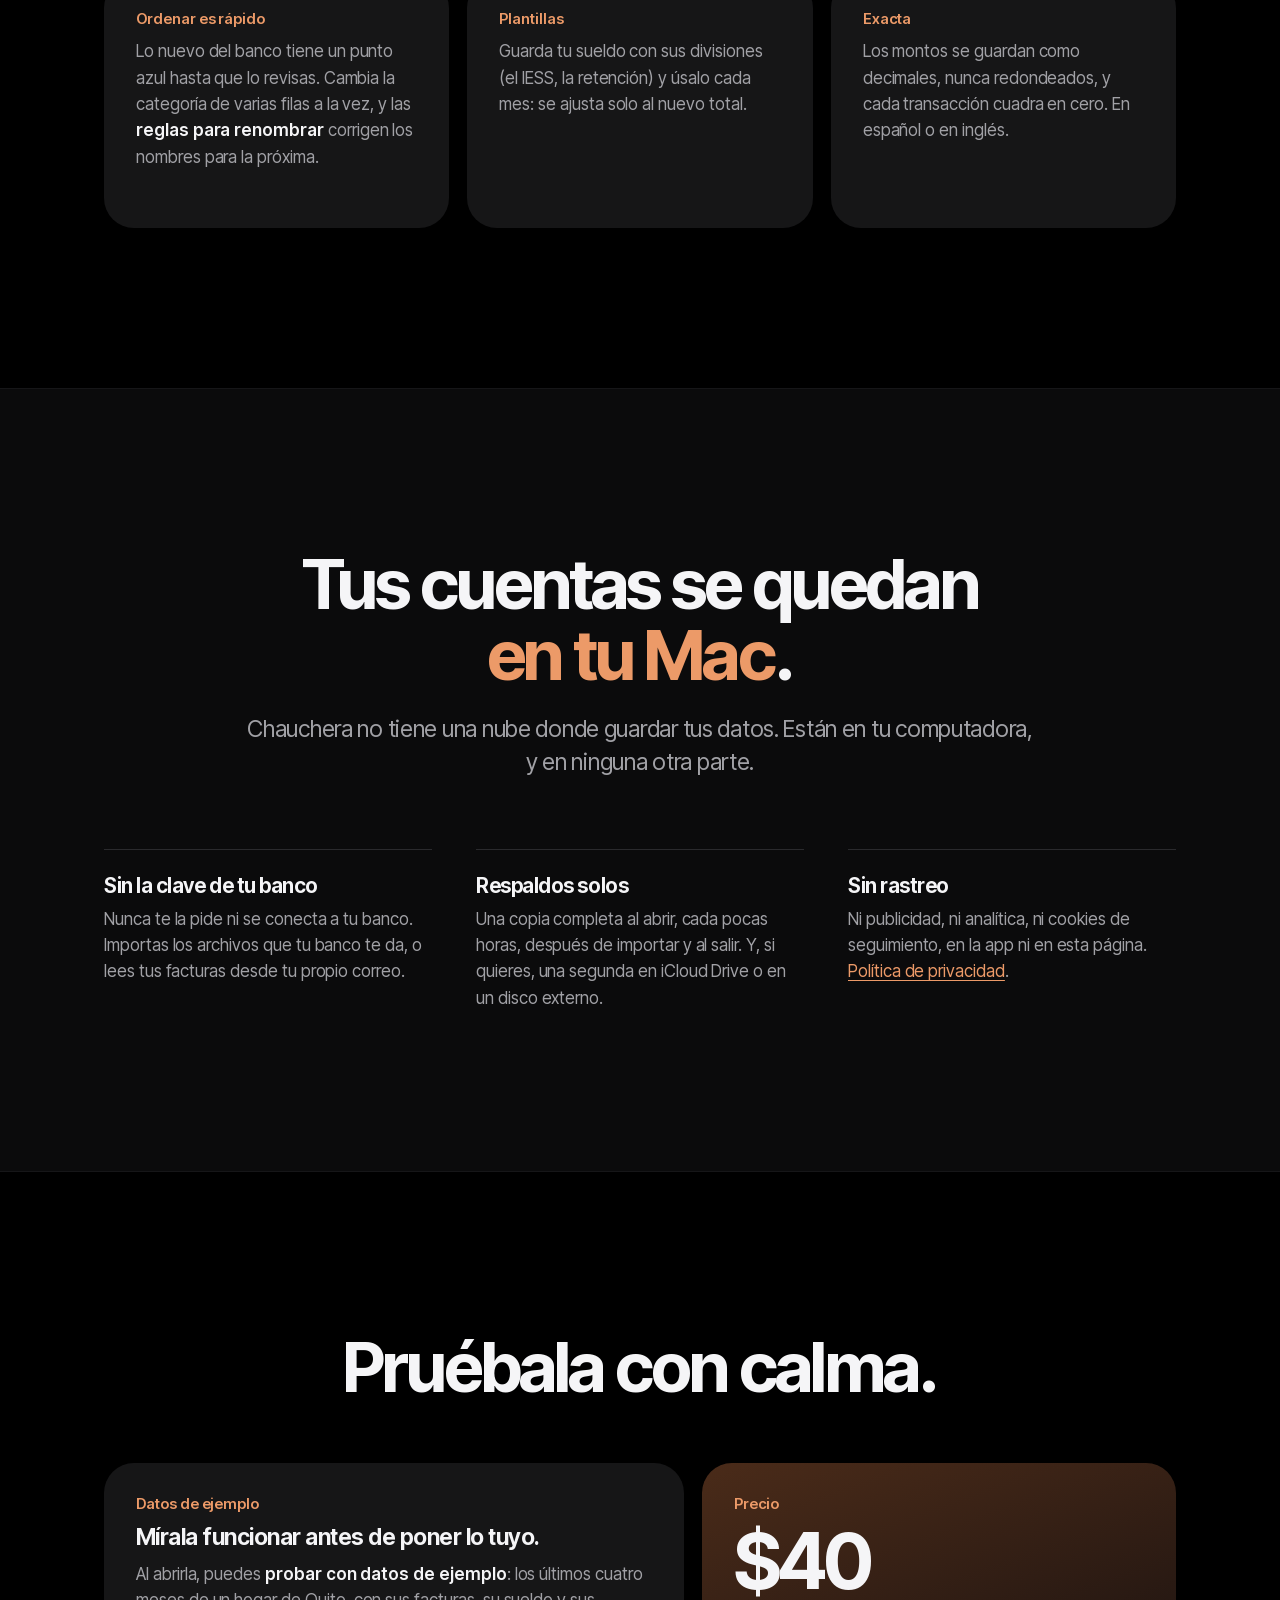
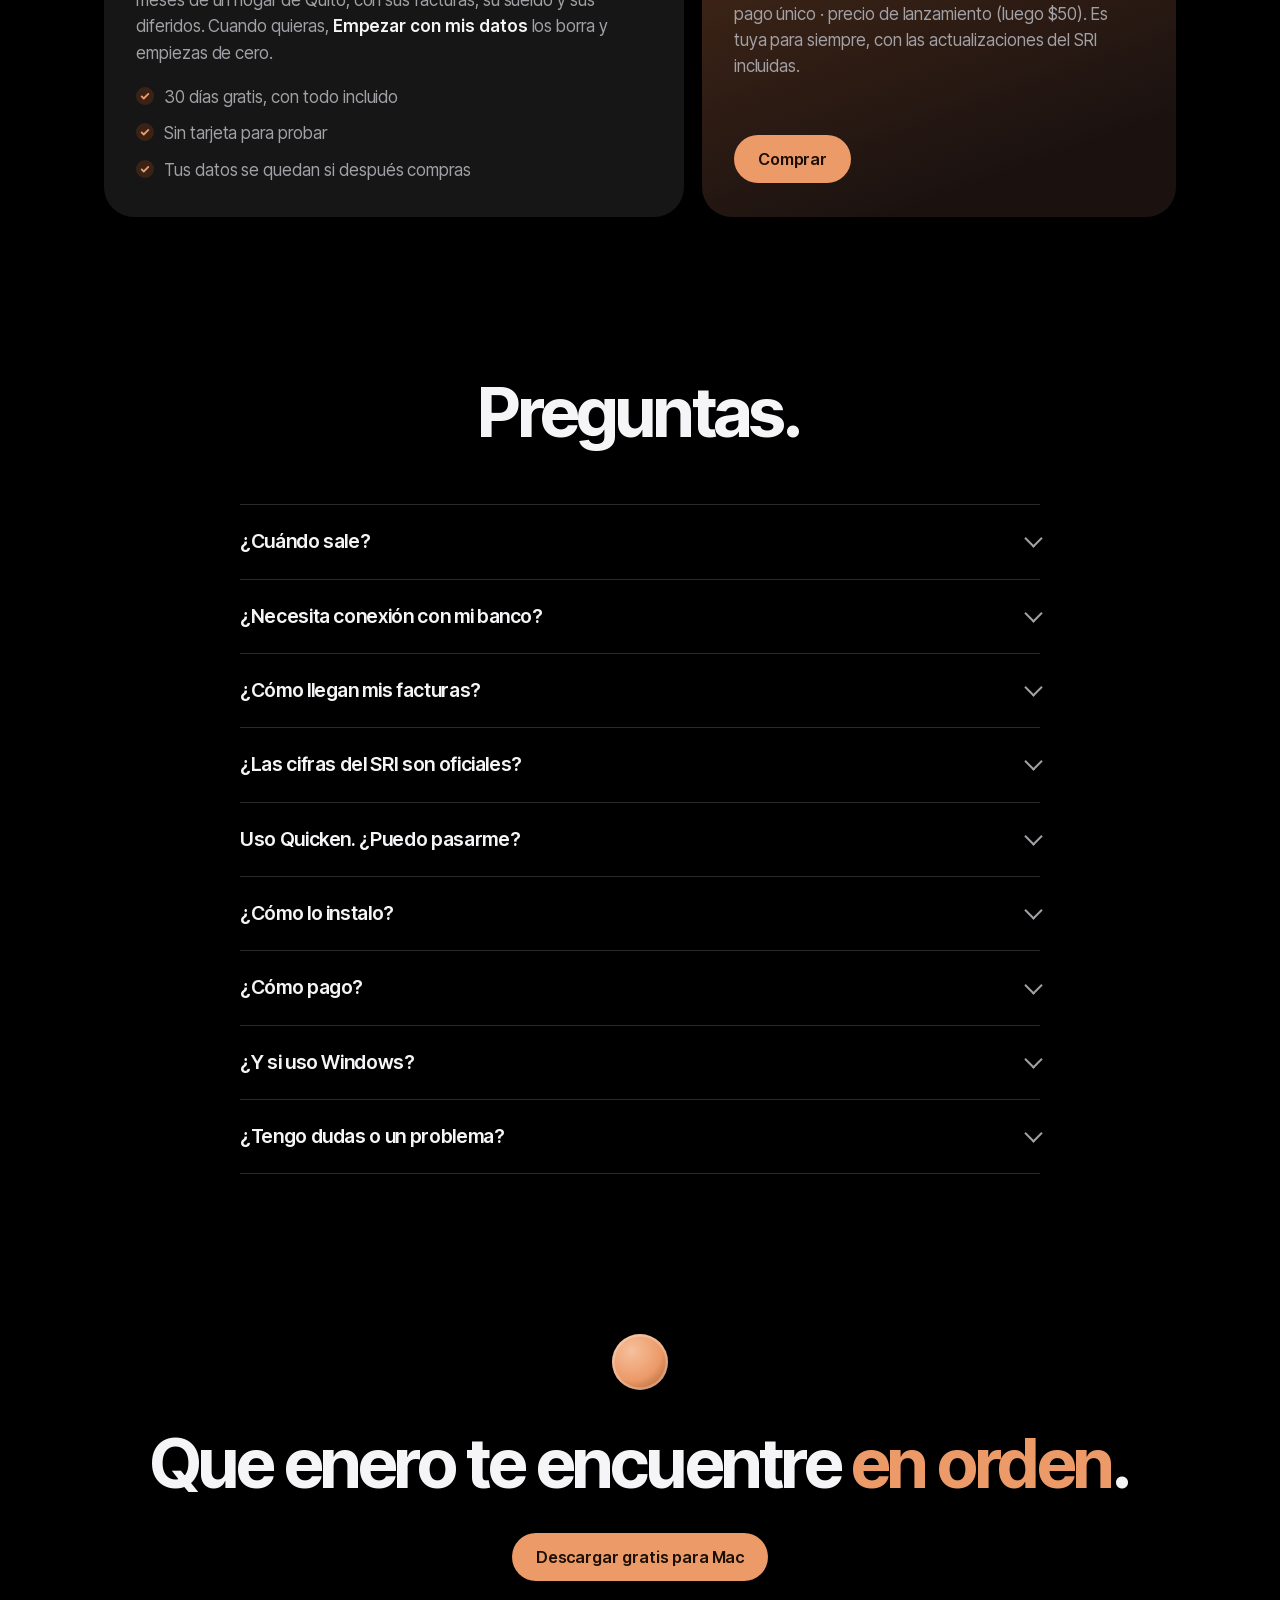
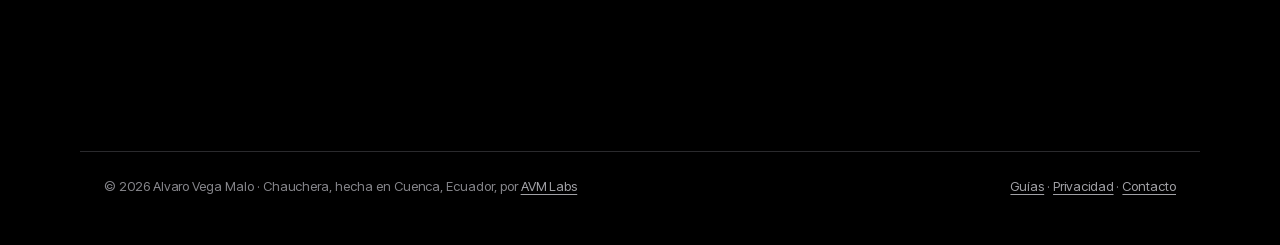
==== commit f92a681d: "Sales page b4ae88a" ====
--- a/index.html
+++ b/index.html
@@ -5,11 +5,65 @@
 <head>
 <meta charset="utf-8">
 <meta name="viewport" content="width=device-width, initial-scale=1, viewport-fit=cover">
-<title>Chauchera · Tu plata en orden. Tus facturas, solas.</title>
+<title>Chauchera · Finanzas personales y gastos personales del SRI en tu Mac</title>
+<link rel="canonical" href="https://chauchera.alvarovm.uk/">
 <meta name="description" content="Finanzas personales hechas para Ecuador, en tu Mac: tus facturas llegan solas desde tu correo, gastos personales del SRI, Formulario SRI-GP, impuesto a la renta, décimos, diferidos y presupuesto. Tus datos se quedan en tu computadora.">
 <meta property="og:title" content="Chauchera · Tu plata en orden. Tus facturas, solas.">
 <meta property="og:description" content="Cuentas, presupuesto y todo lo del SRI, en tu Mac. Sin la clave de tu banco.">
-<meta property="og:image" content="./img/app/inicio-1200.jpg">
+<meta property="og:image" content="https://chauchera.alvarovm.uk/img/app/inicio-1200.jpg">
+<meta property="og:url" content="https://chauchera.alvarovm.uk/">
+<meta property="og:type" content="website">
+<meta property="og:site_name" content="Chauchera">
+<meta property="og:locale" content="es_EC">
+<meta name="twitter:card" content="summary_large_image">
+<script type="application/ld+json">
+{
+ "@context": "https://schema.org",
+ "@type": "SoftwareApplication",
+ "name": "Chauchera",
+ "url": "https://chauchera.alvarovm.uk/",
+ "description": "App de finanzas personales para Mac hecha para Ecuador: facturas electrónicas desde tu correo, gastos personales del SRI, Formulario SRI-GP, impuesto a la renta, décimos, presupuesto y diferidos. Tus datos se quedan en tu computadora.",
+ "applicationCategory": "FinanceApplication",
+ "operatingSystem": "macOS 13 o posterior (Apple Silicon e Intel)",
+ "inLanguage": "es-EC",
+ "countriesSupported": "EC",
+ "image": "https://chauchera.alvarovm.uk/img/icon-192.png",
+ "screenshot": "https://chauchera.alvarovm.uk/img/app/inicio-1200.jpg",
+ "downloadUrl": "https://github.com/alvarovegamalo/chauchera-releases/releases/latest/download/Chauchera-para-Mac.dmg",
+ "featureList": [
+  "Facturas electrónicas del SRI desde tu correo",
+  "Gastos personales y Formulario SRI-GP",
+  "Proyección del impuesto a la renta",
+  "Sueldo, décimos y fondos de reserva",
+  "Presupuesto, cuentas y tarjetas con diferidos",
+  "Prueba gratis de 30 días"
+ ],
+ "offers": {
+  "@type": "Offer",
+  "price": "40",
+  "priceCurrency": "USD",
+  "availability": "https://schema.org/InStock",
+  "url": "https://chauchera.alvarovm.uk/#precio",
+  "description": "Pago único, precio de lanzamiento"
+ },
+ "publisher": {
+  "@type": "Organization",
+  "name": "AVM Labs",
+  "url": "https://avmlabs.alvarovm.uk/",
+  "address": {
+   "@type": "PostalAddress",
+   "addressLocality": "Cuenca",
+   "addressRegion": "Azuay",
+   "addressCountry": "EC"
+  }
+ },
+ "author": {
+  "@type": "Person",
+  "name": "Alvaro Vega Malo",
+  "url": "https://avmlabs.alvarovm.uk/"
+ }
+}
+</script>
 <meta name="theme-color" content="#000000">
 <link rel="icon" href="./img/icon-192.png">
 <link rel="preload" href="./fonts/InterTight.woff2" as="font" type="font/woff2" crossorigin>
@@ -306,7 +360,7 @@
   // ── Fill these in before publishing (scripts/check_store.sh checks) ───────────────────────────────
   const CONFIG = {
     mode: "sale",                        // "lista" until launch (the waiting list), then "sale" (Download and Buy)
-    price: "",                           // e.g. "29,99": shown as "$29,99 al año"; empty: buttons just say "Comprar"
+    price: "40",                         // one-time, launch price (then 50): shown as "$40"; empty: buttons just say "Comprar"
     buyUrl: "https://wa.me/593999962080?text=Hola%2C%20quiero%20comprar%20Chauchera",   // WhatsApp (personal number for now): only on the page, never in the app
     download: "https://github.com/alvarovegamalo/chauchera-releases/releases/latest/download/Chauchera-para-Mac.dmg",   // RELEASES = https://github.com/alvarovegamalo/chauchera-releases
     email: "avmlabs.dev.ec@gmail.com",                 // where people write to you
@@ -341,7 +395,7 @@
     <p class="small" style="margin:2px 0 0">Muy pronto para Mac. Después, Windows. 30 días gratis. <a href="./privacidad.html">Privacidad</a></p>
   </div>
   <div class="rise" style="--d:3" data-sale>
-    <div class="ctas"><a class="btn" data-href="download">Descargar gratis para Mac</a><a class="btn ghost" data-href="buy">Comprar<span data-optional="price"> · $<span data-text="price"></span> al año</span></a></div>
+    <div class="ctas"><a class="btn" data-href="download">Descargar gratis para Mac</a><a class="btn ghost" data-href="buy">Comprar<span data-optional="price"> · $<span data-text="price"></span></span></a></div>
     <p class="small" style="margin:16px 0 0">30 días de prueba sin tarjeta · macOS 13 o posterior, Apple Silicon e Intel · Windows: muy pronto</p>
   </div>
 
@@ -574,9 +628,9 @@
       <p>Al abrirla, puedes <b>probar con datos de ejemplo</b>: los últimos cuatro meses de un hogar de Quito, con sus facturas, su sueldo y sus diferidos. Cuando quieras, <b>Empezar con mis datos</b> los borra y empiezas de cero.</p>
       <ul class="ticks"><li>30 días gratis, con todo incluido</li><li>Sin tarjeta para probar</li><li>Tus datos se quedan si después compras</li></ul></div>
     <div class="tile copper reveal" style="--d:1"><span class="m">Precio</span>
-      <h3 data-lista>Un pago al año.</h3>
+      <h3 data-lista>Un solo pago.</h3>
       <p data-lista>Con todas las actualizaciones del SRI de cada año. Quienes estén en la lista reciben el precio de lanzamiento primero.</p>
-      <span data-optional="price"><span class="price" data-sale>$<span data-text="price"></span></span><p data-sale>al año, con todas las actualizaciones del SRI.</p></span><p data-sale data-noprice>Precio de lanzamiento: escríbenos por WhatsApp y te lo contamos. Una licencia vale por un año, con todas las actualizaciones del SRI.</p>
+      <span data-optional="price"><span class="price" data-sale>$<span data-text="price"></span></span><p data-sale>pago único · precio de lanzamiento (luego $50). Es tuya para siempre, con las actualizaciones del SRI incluidas.</p></span><p data-sale data-noprice>Precio de lanzamiento: escríbenos por WhatsApp y te lo contamos. Pago único: es tuya para siempre, con las actualizaciones del SRI incluidas.</p>
       <div style="margin-top:auto;padding-top:28px"><a class="btn" href="#lista" data-lista>Avísame cuando esté lista</a><a class="btn" data-href="buy" data-sale>Comprar</a></div></div>
   </div>
 </div></section>
@@ -591,7 +645,7 @@
     <details><summary>¿Las cifras del SRI son oficiales?</summary><p>Chauchera usa las tablas y valores publicados (tabla de renta 2026, canasta básica de $821,80, salario básico de $482) para que planifiques y revises. Las reglas del SRI, el IESS y el Código del Trabajo deciden, y el formulario oficial se presenta en el SRI.</p></details>
     <details><summary>Uso Quicken. ¿Puedo pasarme?</summary><p>Sí: Chauchera importa lo que exportas de Quicken o Banktivity (QIF), con tus cuentas, categorías y transacciones.</p></details>
     <details data-sale><summary>¿Cómo lo instalo?</summary><p>Abre el archivo descargado y arrastra Chauchera a la carpeta Aplicaciones. Ábrelo desde ahí: tienes 30 días gratis, sin tarjeta.</p></details>
-    <details data-sale><summary>¿Cómo pago?</summary><p>Por transferencia bancaria o Deuna. Toca <i>Comprar</i> y escríbenos: te enviamos los datos de pago y, apenas llegue, tu clave. En Chauchera: <i>Tengo una clave</i>, pegas la clave y listo. Vale por un año; antes de que venza, Chauchera te avisa para renovarla.</p></details>
+    <details data-sale><summary>¿Cómo pago?</summary><p>Por transferencia bancaria o Deuna. Toca <i>Comprar</i> y escríbenos: te enviamos los datos de pago y, apenas llegue, tu clave. En Chauchera: <i>Tengo una clave</i>, pegas la clave y listo. Es un pago único: Chauchera es tuya para siempre, con las actualizaciones incluidas.</p></details>
     <details><summary>¿Y si uso Windows?</summary><p>Chauchera llega primero a Mac y después a Windows. Apúntate a la lista y te avisamos cuando esté lista para tu computadora.</p></details>
     <details data-optional="email"><summary>¿Tengo dudas o un problema?</summary><p>Escríbenos a <a data-href="mail"><span data-text="email"></span></a>. Te responde quien hace Chauchera.</p></details>
   </div>
@@ -605,7 +659,7 @@
 </main>
 
 <footer><div class="wrap">
-  <span>© 2026 <span data-optional="name"><span data-text="name"></span> · </span>Chauchera, hecha en Ecuador</span>
+  <span>© 2026 <span data-optional="name"><span data-text="name"></span> · </span>Chauchera, hecha en Cuenca, Ecuador, por <a href="https://avmlabs.alvarovm.uk/">AVM Labs</a></span>
   <span><a href="./guias/">Guías</a> · <a href="./privacidad.html">Privacidad</a><span data-optional="email"> · <a data-href="mail">Contacto</a></span></span>
 </div></footer>
 
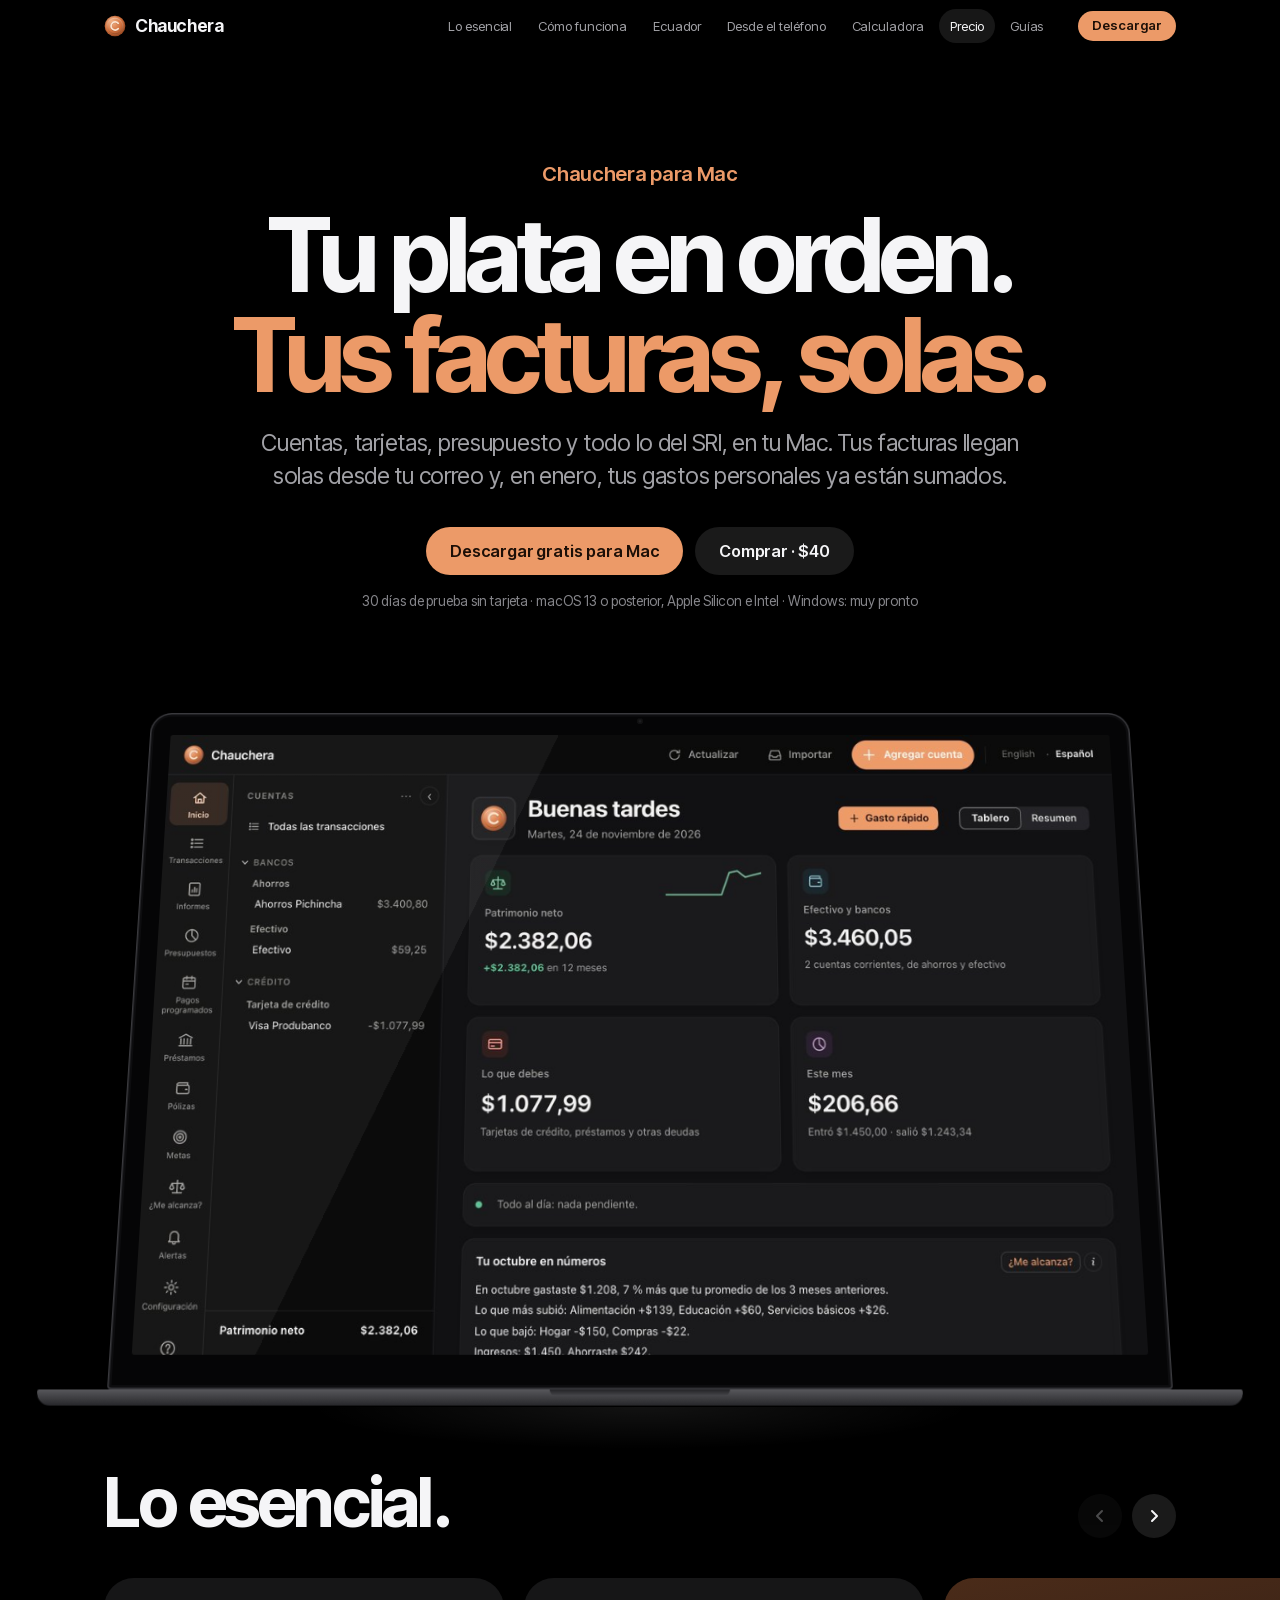
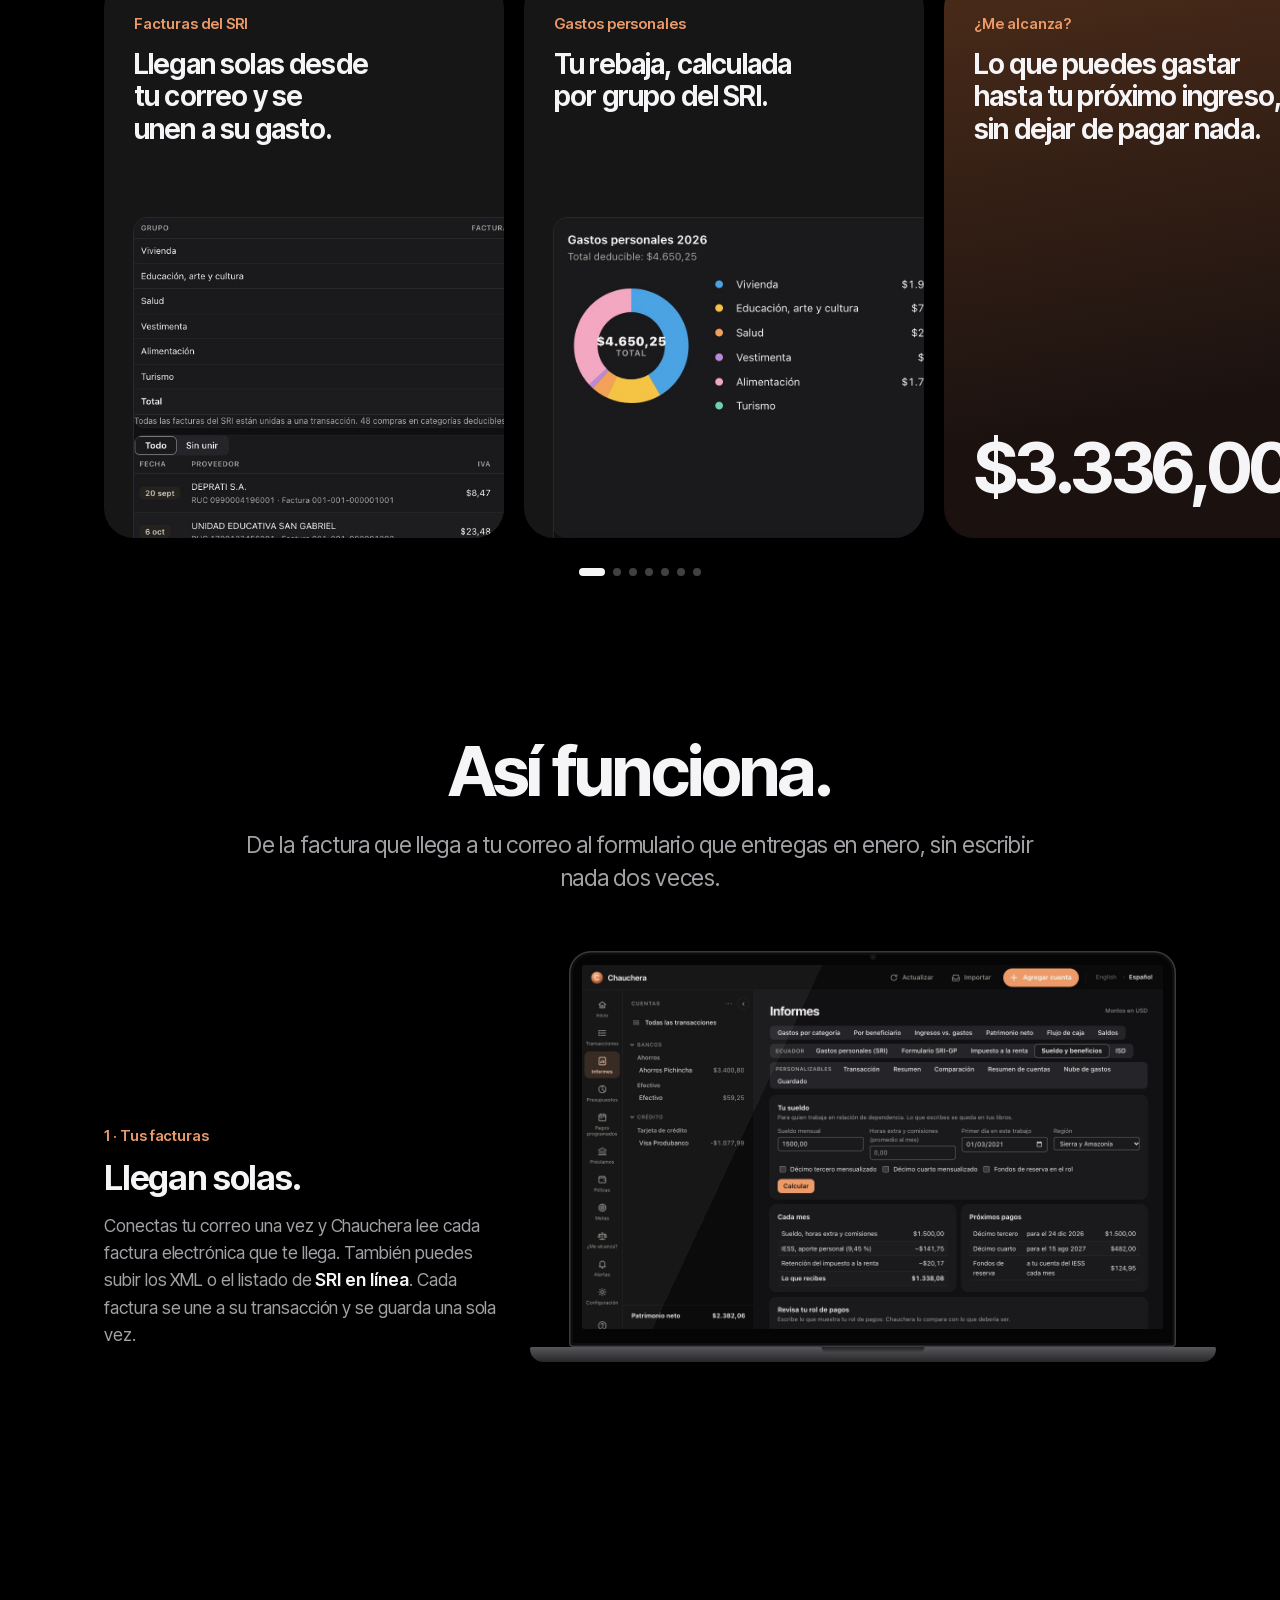
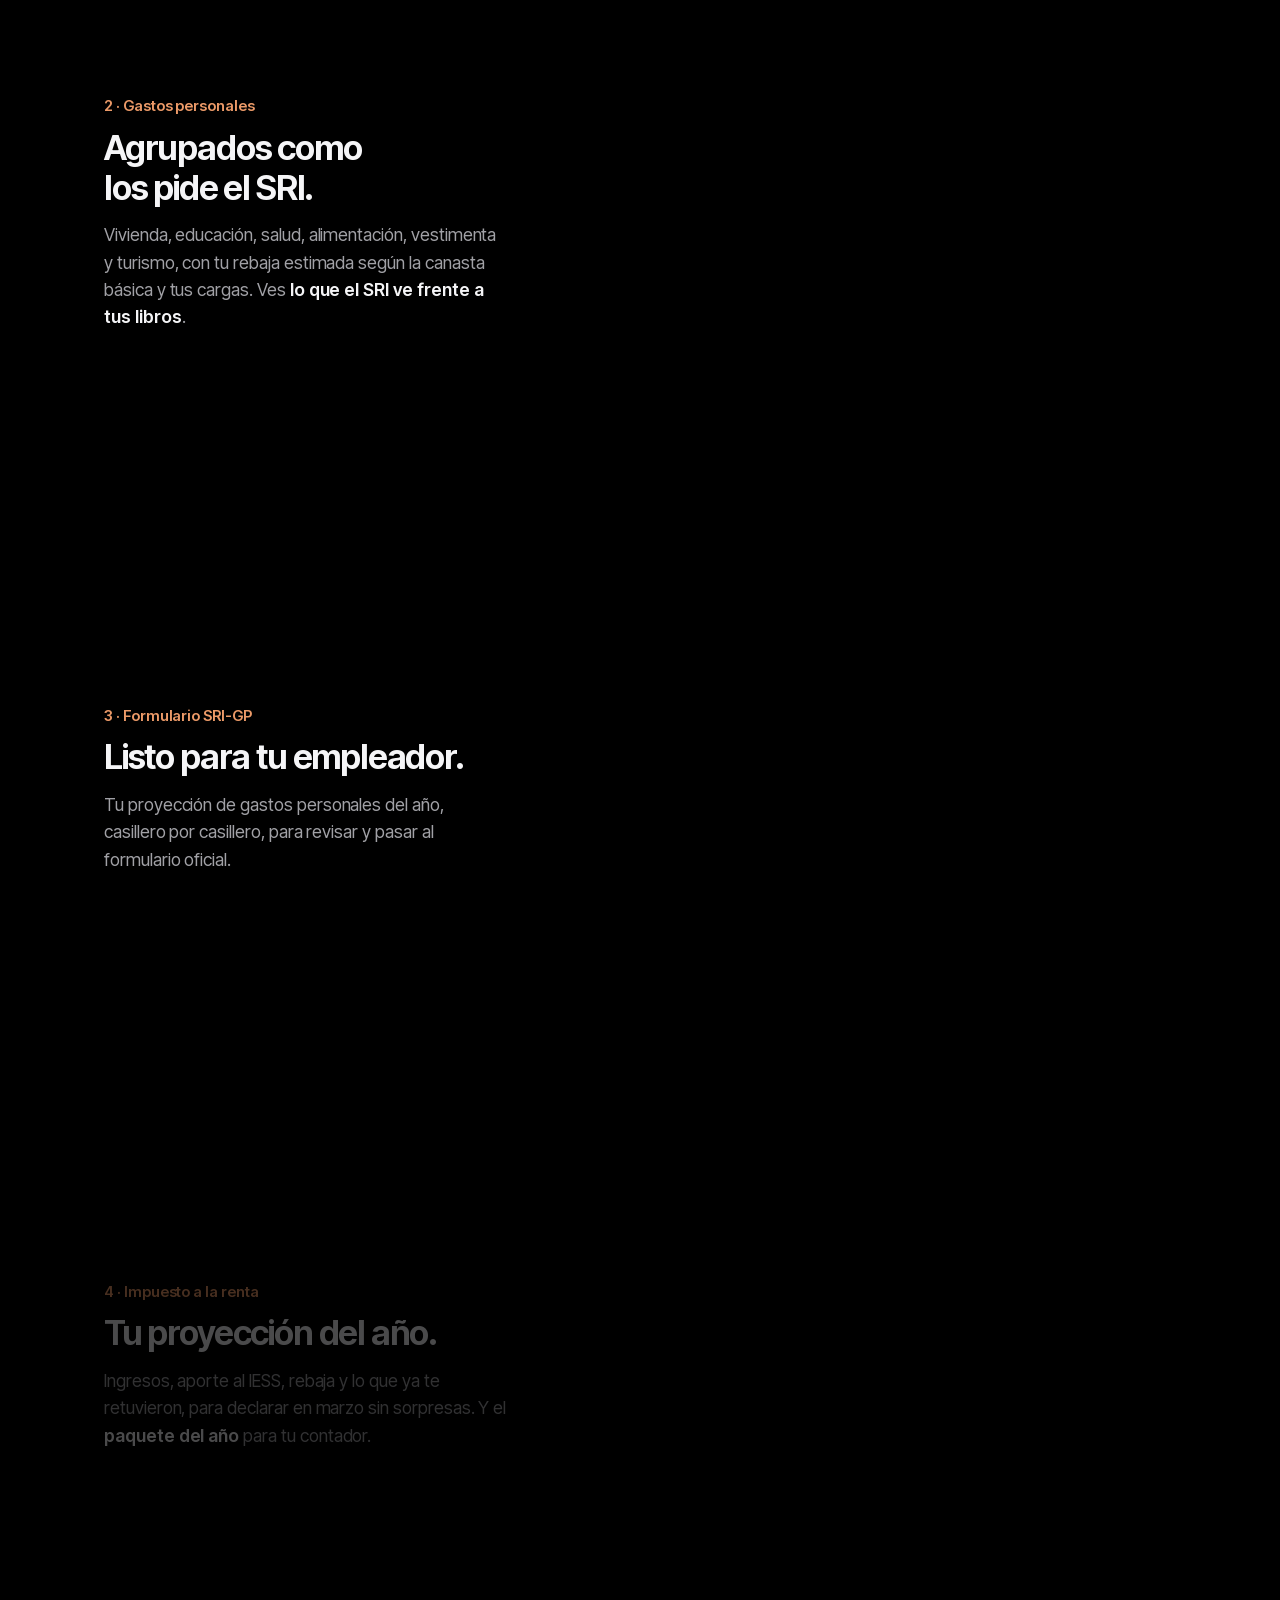
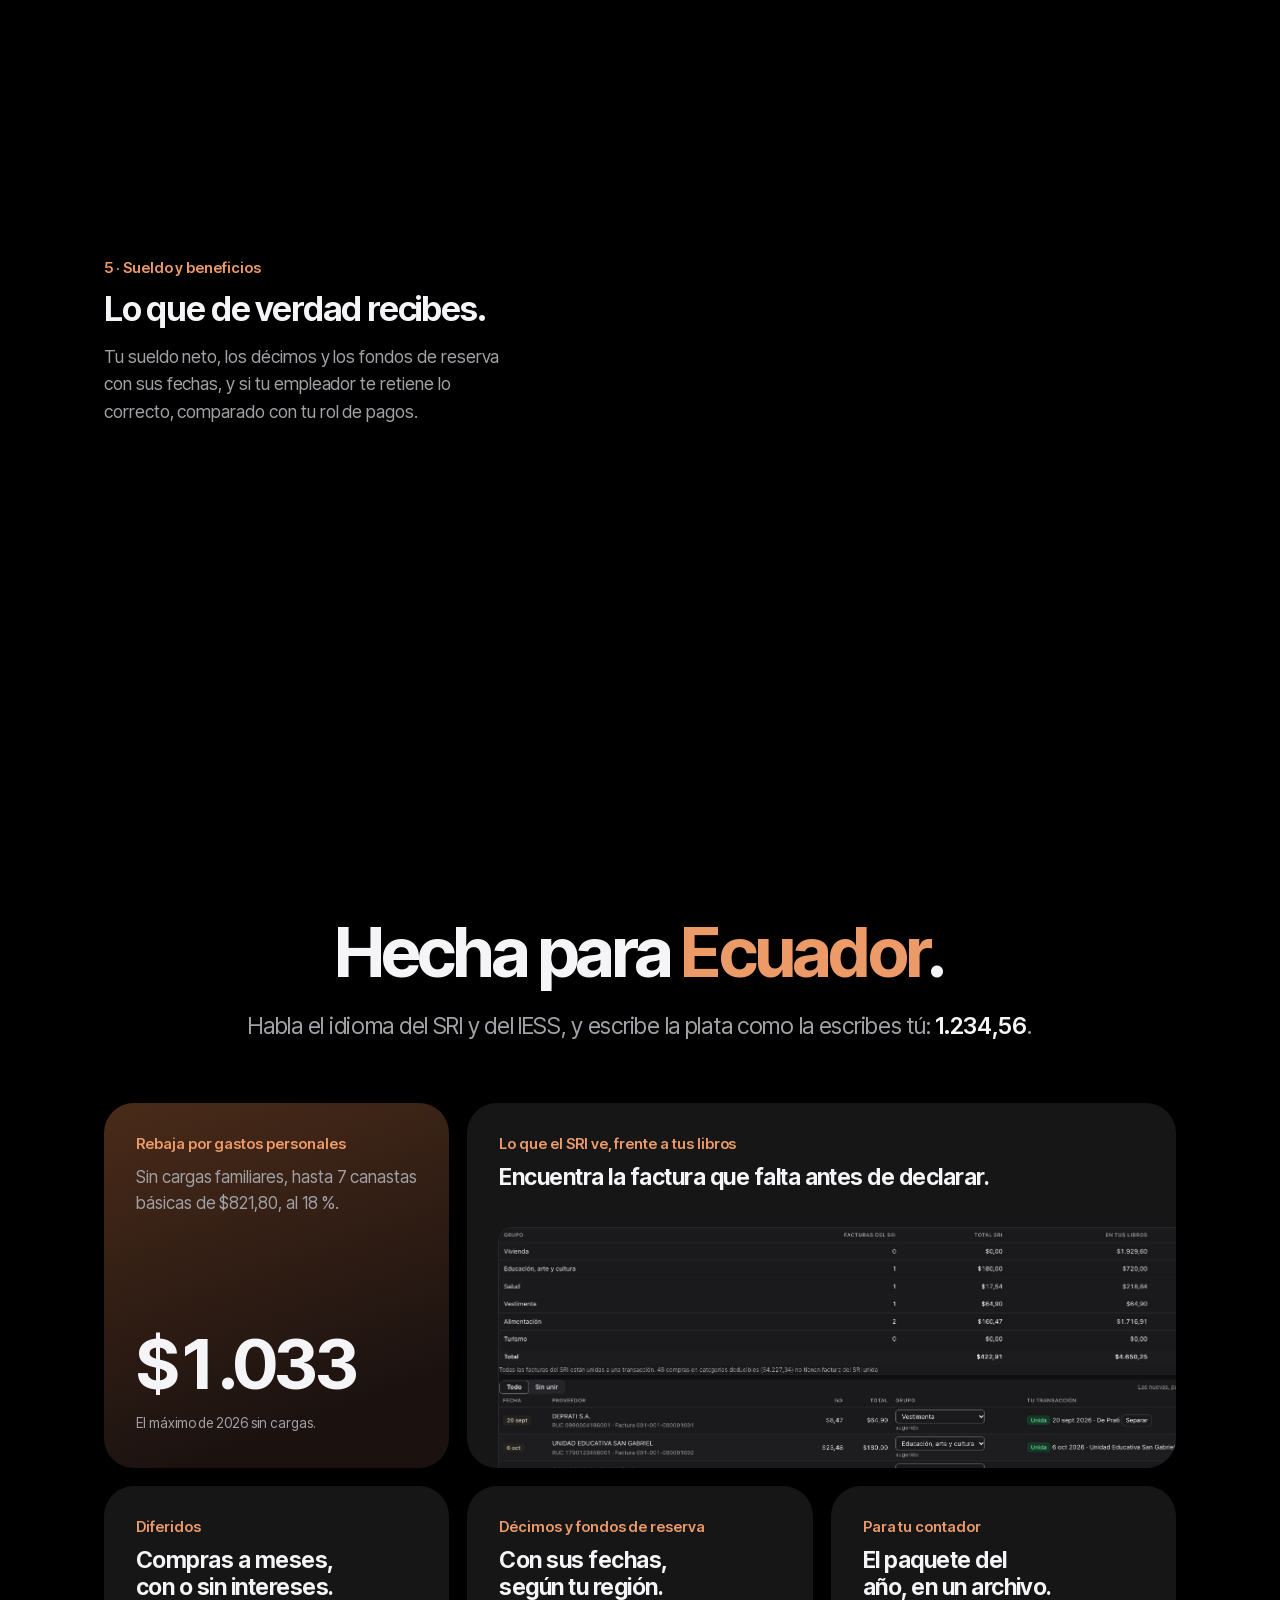
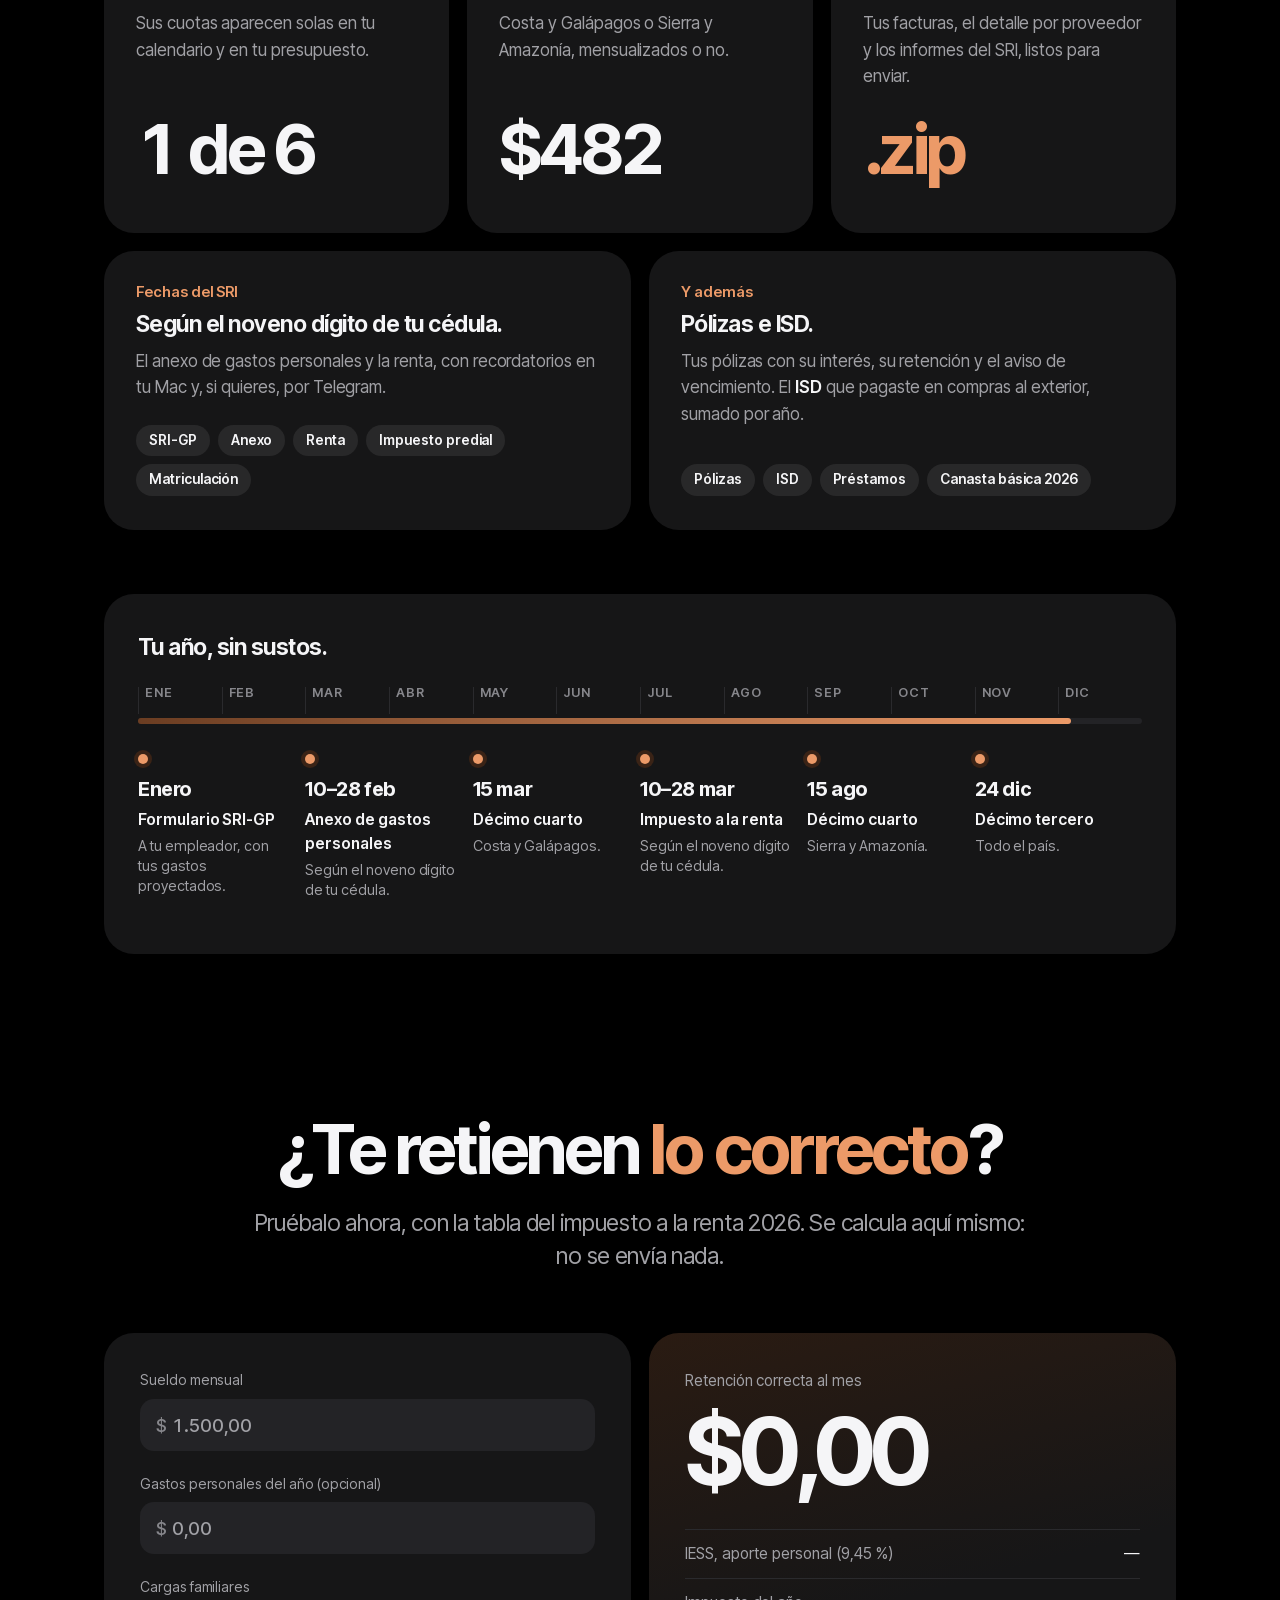
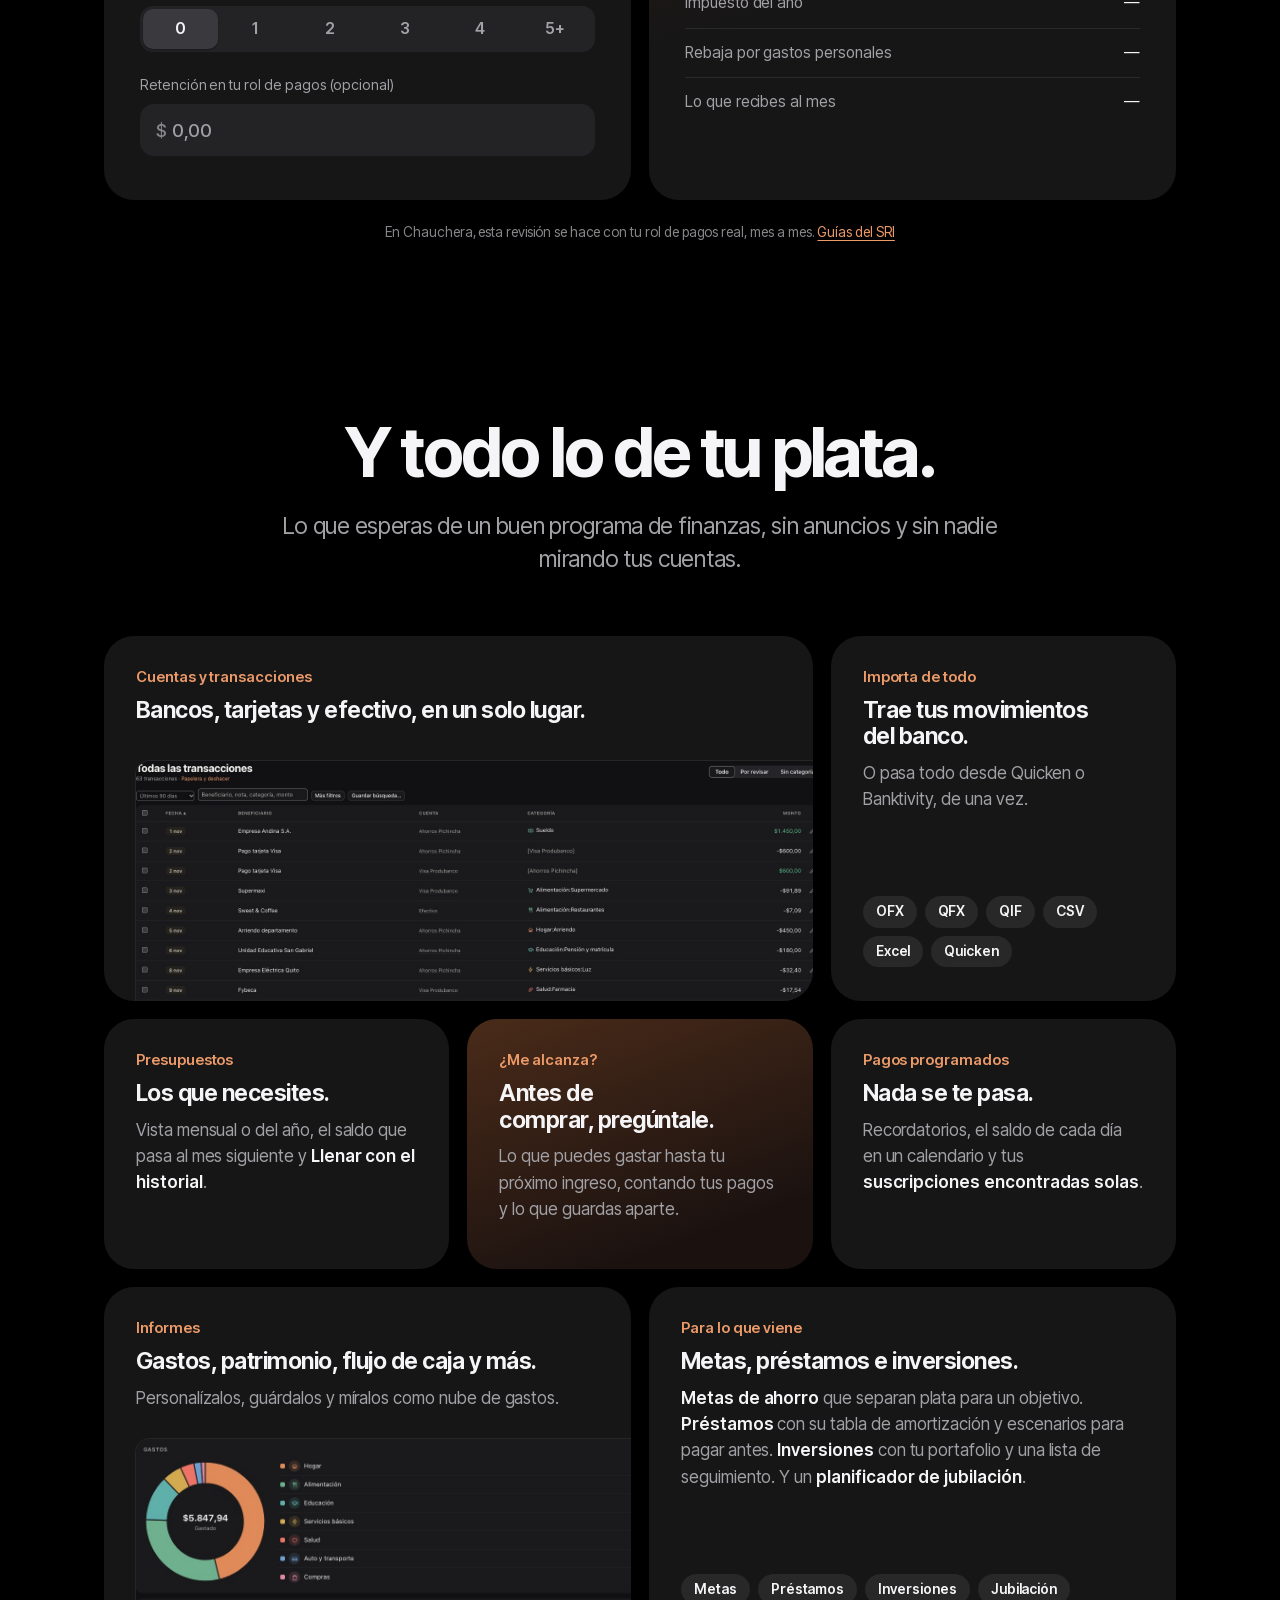
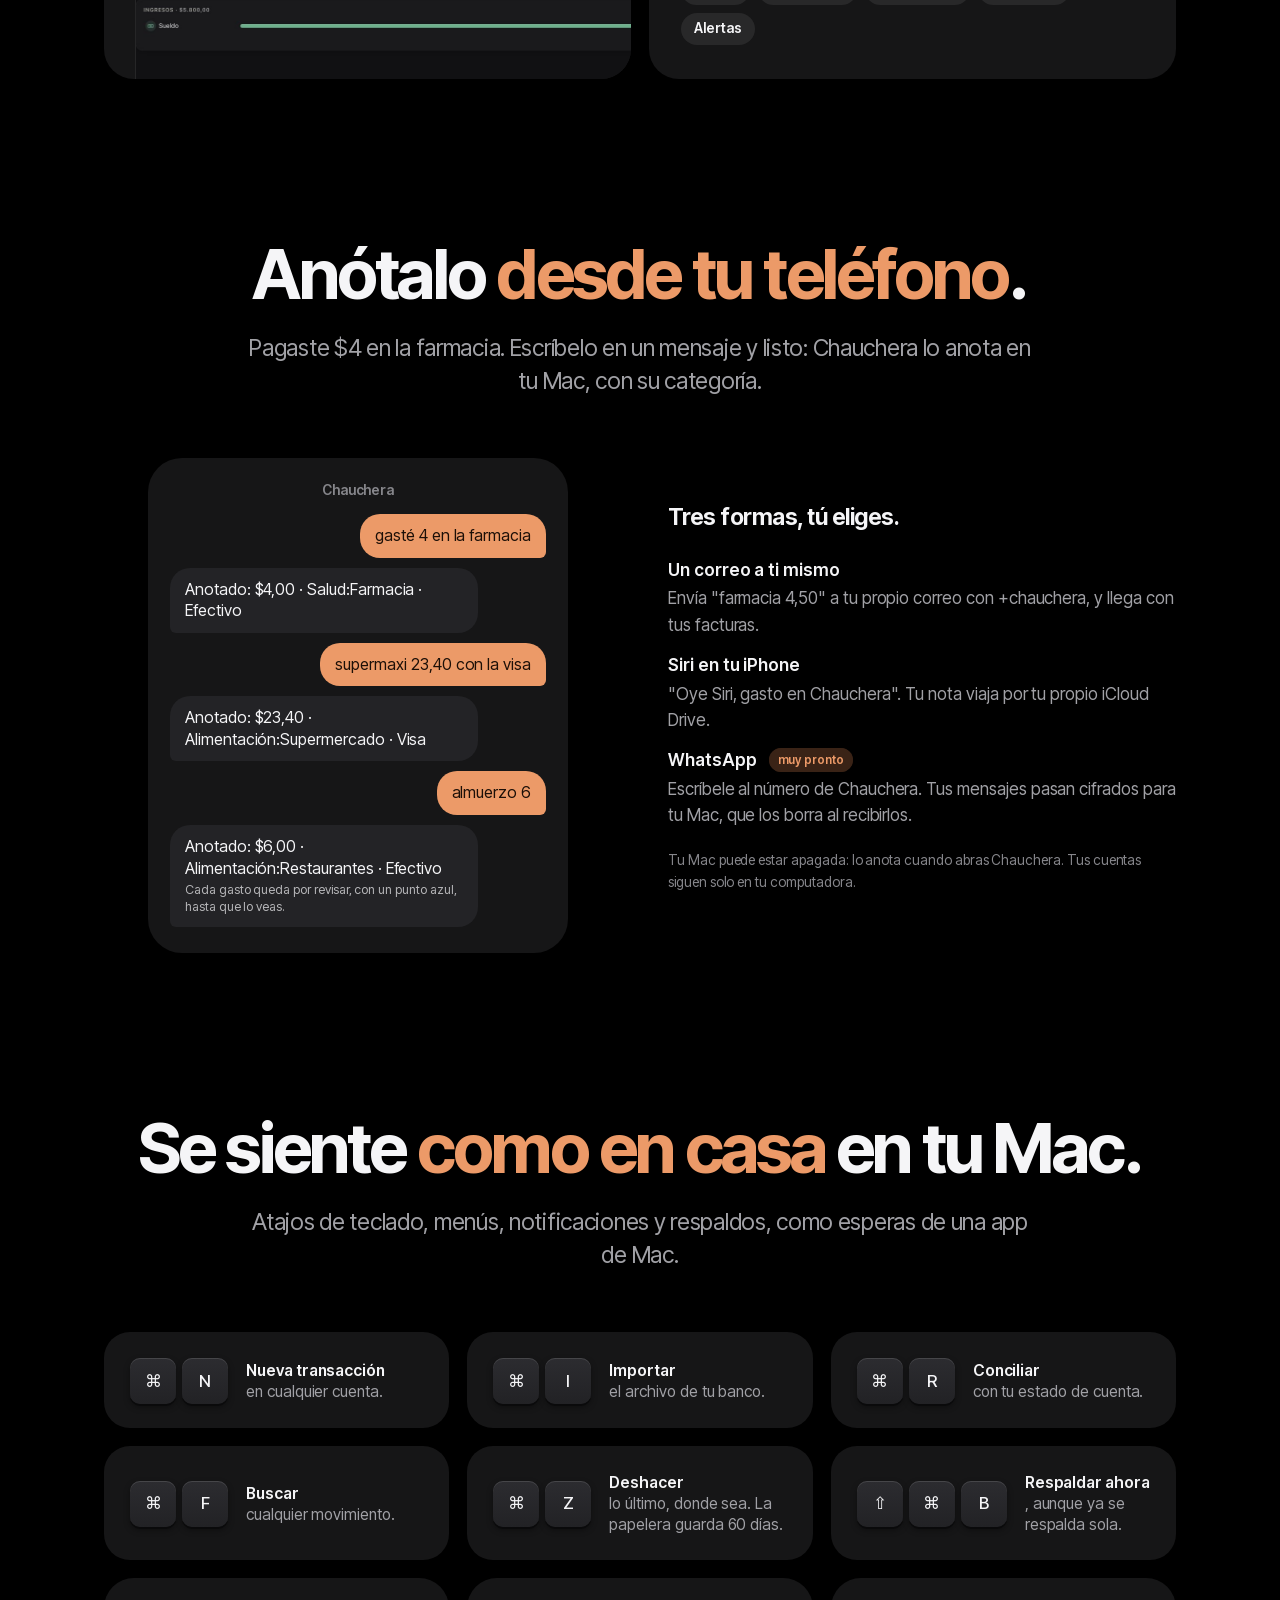
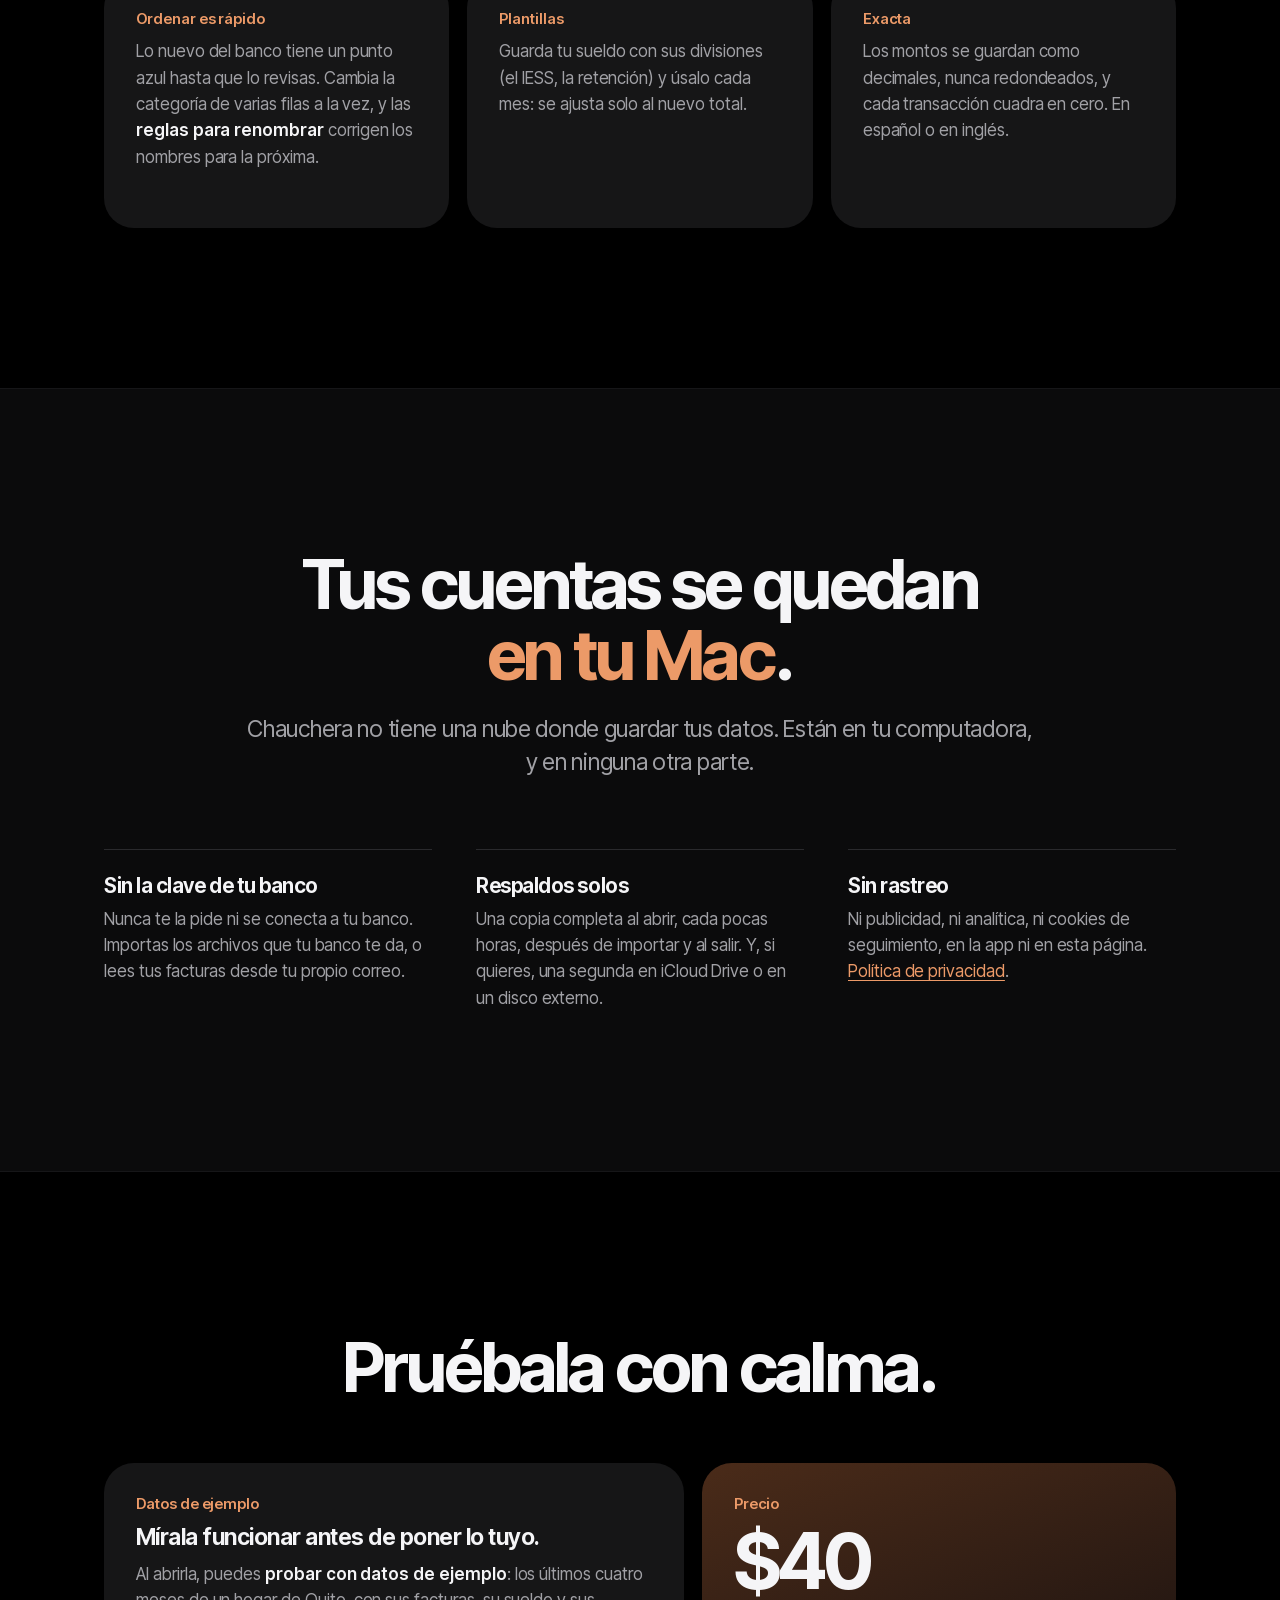
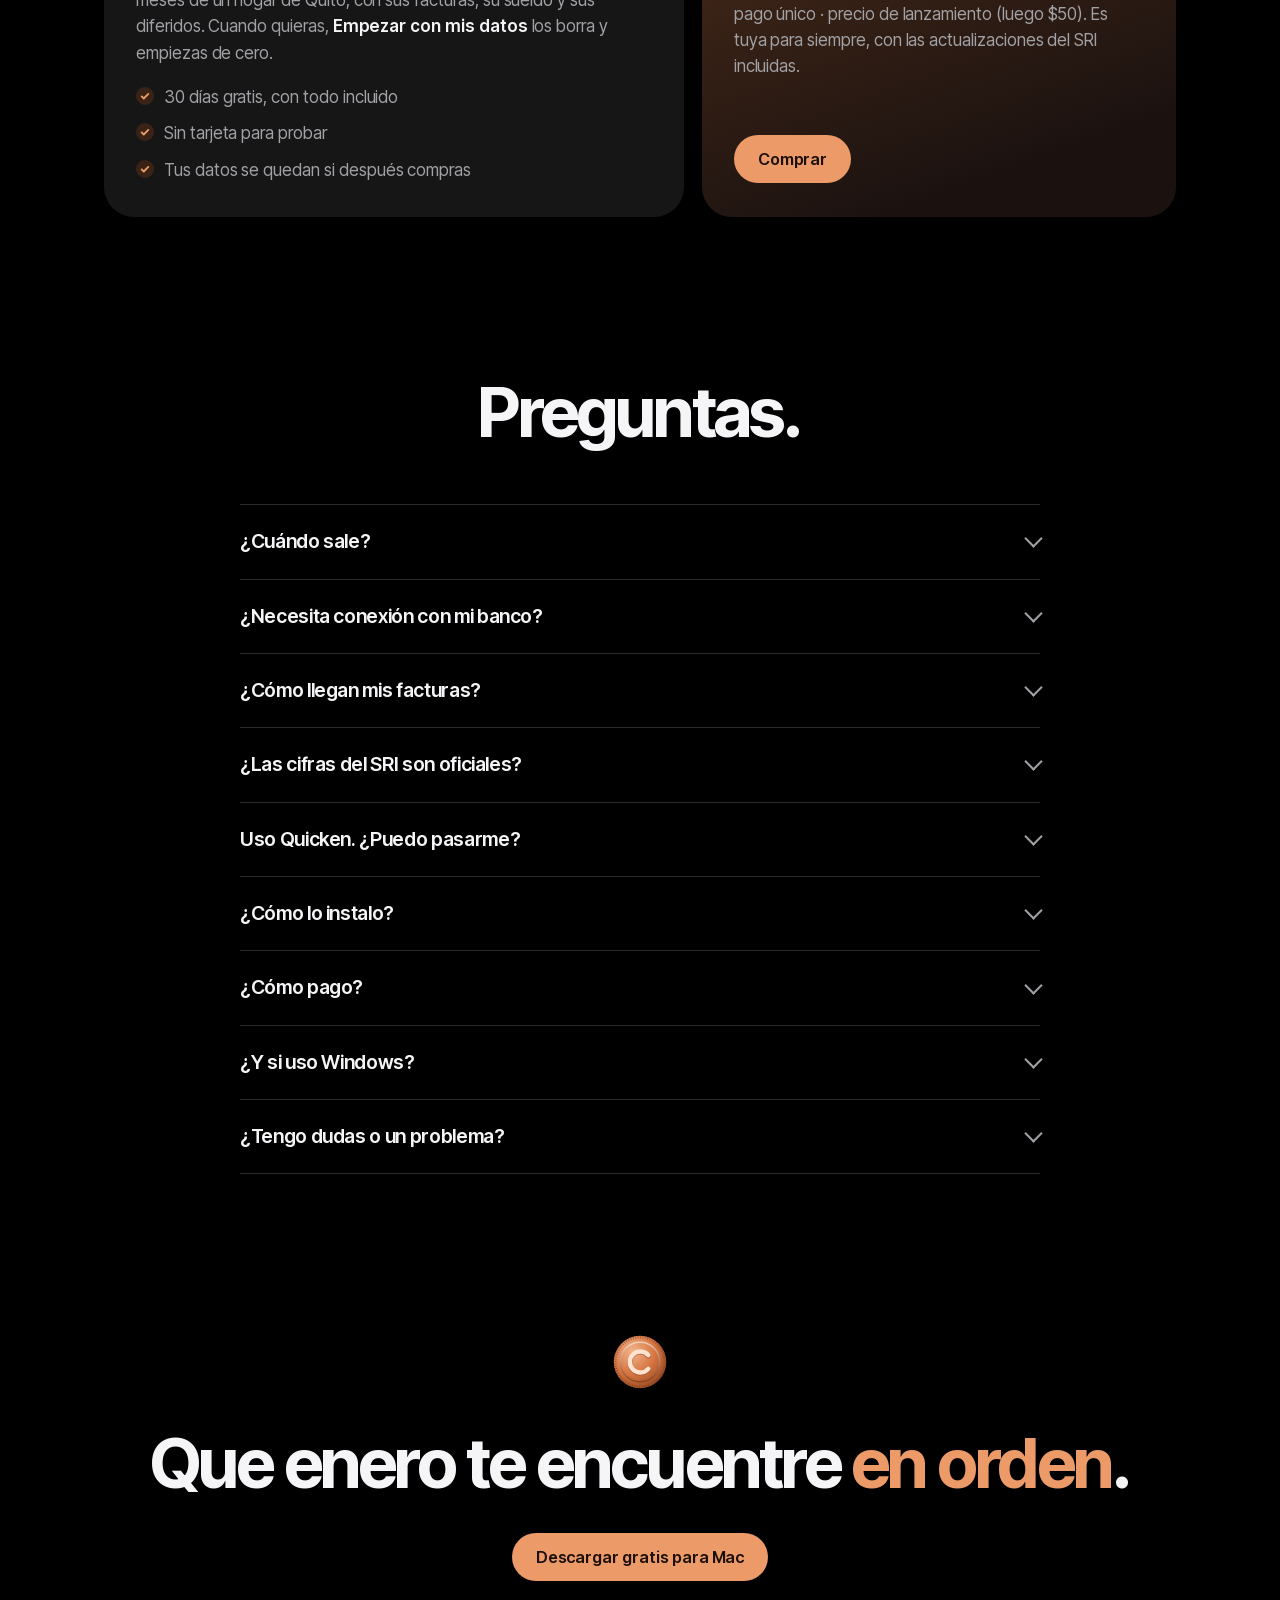
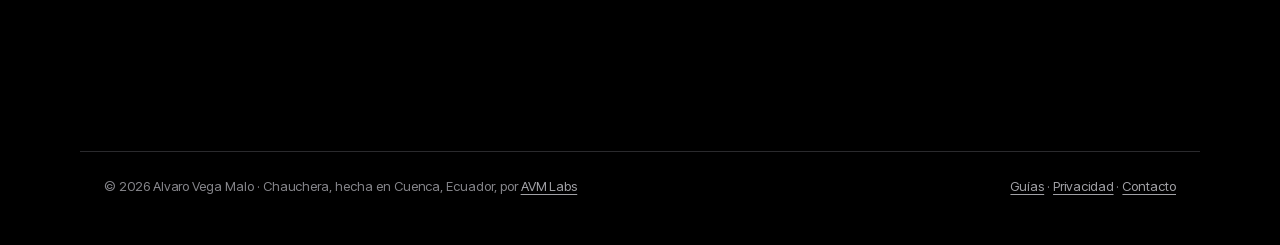
==== commit 1af6a8e3: "Sales page 2f23b24" ====
--- a/index.html
+++ b/index.html
@@ -112,7 +112,7 @@
   .bar.under { box-shadow: 0 1px 0 rgba(255, 255, 255, .08); }
   .bar .wrap { display: flex; align-items: center; gap: 24px; height: 52px; }
   .brand { font: 650 1.1rem/1 var(--display); color: var(--ink); text-decoration: none; letter-spacing: -0.022em; display: flex; align-items: center; gap: 9px; }
-  .coin { width: 22px; height: 22px; border-radius: 50%; background: radial-gradient(circle at 35% 30%, #f6c09c, var(--copper) 55%, #9c5328); box-shadow: inset 0 0 0 2.5px rgba(255,255,255,.25); flex: none; }
+  .coin { width: 22px; height: 22px; background: url("data:image/svg+xml,%3Csvg xmlns=%22http://www.w3.org/2000/svg%22 viewBox=%220 0 64 64%22%3E%3Cdefs%3E%3CradialGradient id=%22f%22 cx=%22.36%22 cy=%22.3%22 r=%22.8%22%3E%3Cstop offset=%220%22 stop-color=%22%23f3b48a%22/%3E%3Cstop offset=%22.55%22 stop-color=%22%23d4733f%22/%3E%3Cstop offset=%221%22 stop-color=%22%238f4420%22/%3E%3C/radialGradient%3E%3ClinearGradient id=%22r%22 x1=%220%22 y1=%220%22 x2=%220%22 y2=%221%22%3E%3Cstop offset=%220%22 stop-color=%22%23fff%22 stop-opacity=%22.55%22/%3E%3Cstop offset=%221%22 stop-color=%22%235a2a12%22 stop-opacity=%22.5%22/%3E%3C/linearGradient%3E%3C/defs%3E%3Ccircle cx=%2232%22 cy=%2232%22 r=%2230%22 fill=%22url(%23f)%22/%3E%3Ccircle cx=%2232%22 cy=%2232%22 r=%2228.2%22 fill=%22none%22 stroke=%22%237a3818%22 stroke-opacity=%22.55%22 stroke-width=%222.6%22 stroke-dasharray=%221.15 1.6%22/%3E%3Ccircle cx=%2232%22 cy=%2232%22 r=%2222.5%22 fill=%22none%22 stroke=%22url(%23r)%22 stroke-width=%221.6%22/%3E%3Cpath d=%22M41.5 25a12 12 0 1 0 0 15.6%22 fill=%22none%22 stroke=%22%237a3818%22 stroke-opacity=%22.55%22 stroke-width=%225.4%22 stroke-linecap=%22round%22/%3E%3Cpath d=%22M41.5 24.2a12 12 0 1 0 0 15.6%22 fill=%22none%22 stroke=%22%23fde3cf%22 stroke-width=%225%22 stroke-linecap=%22round%22/%3E%3C/svg%3E") center/contain no-repeat; flex: none; } /* the app's struck copper coin (Mark in Icons.tsx) */
   .bar nav { display: flex; gap: 4px; margin-left: auto; font-size: .82rem; }
   .bar nav a { color: var(--ink-2); text-decoration: none; padding: 7px 11px; border-radius: 999px; transition: color .2s, background .2s; }
   .bar nav a:hover { color: var(--ink); }
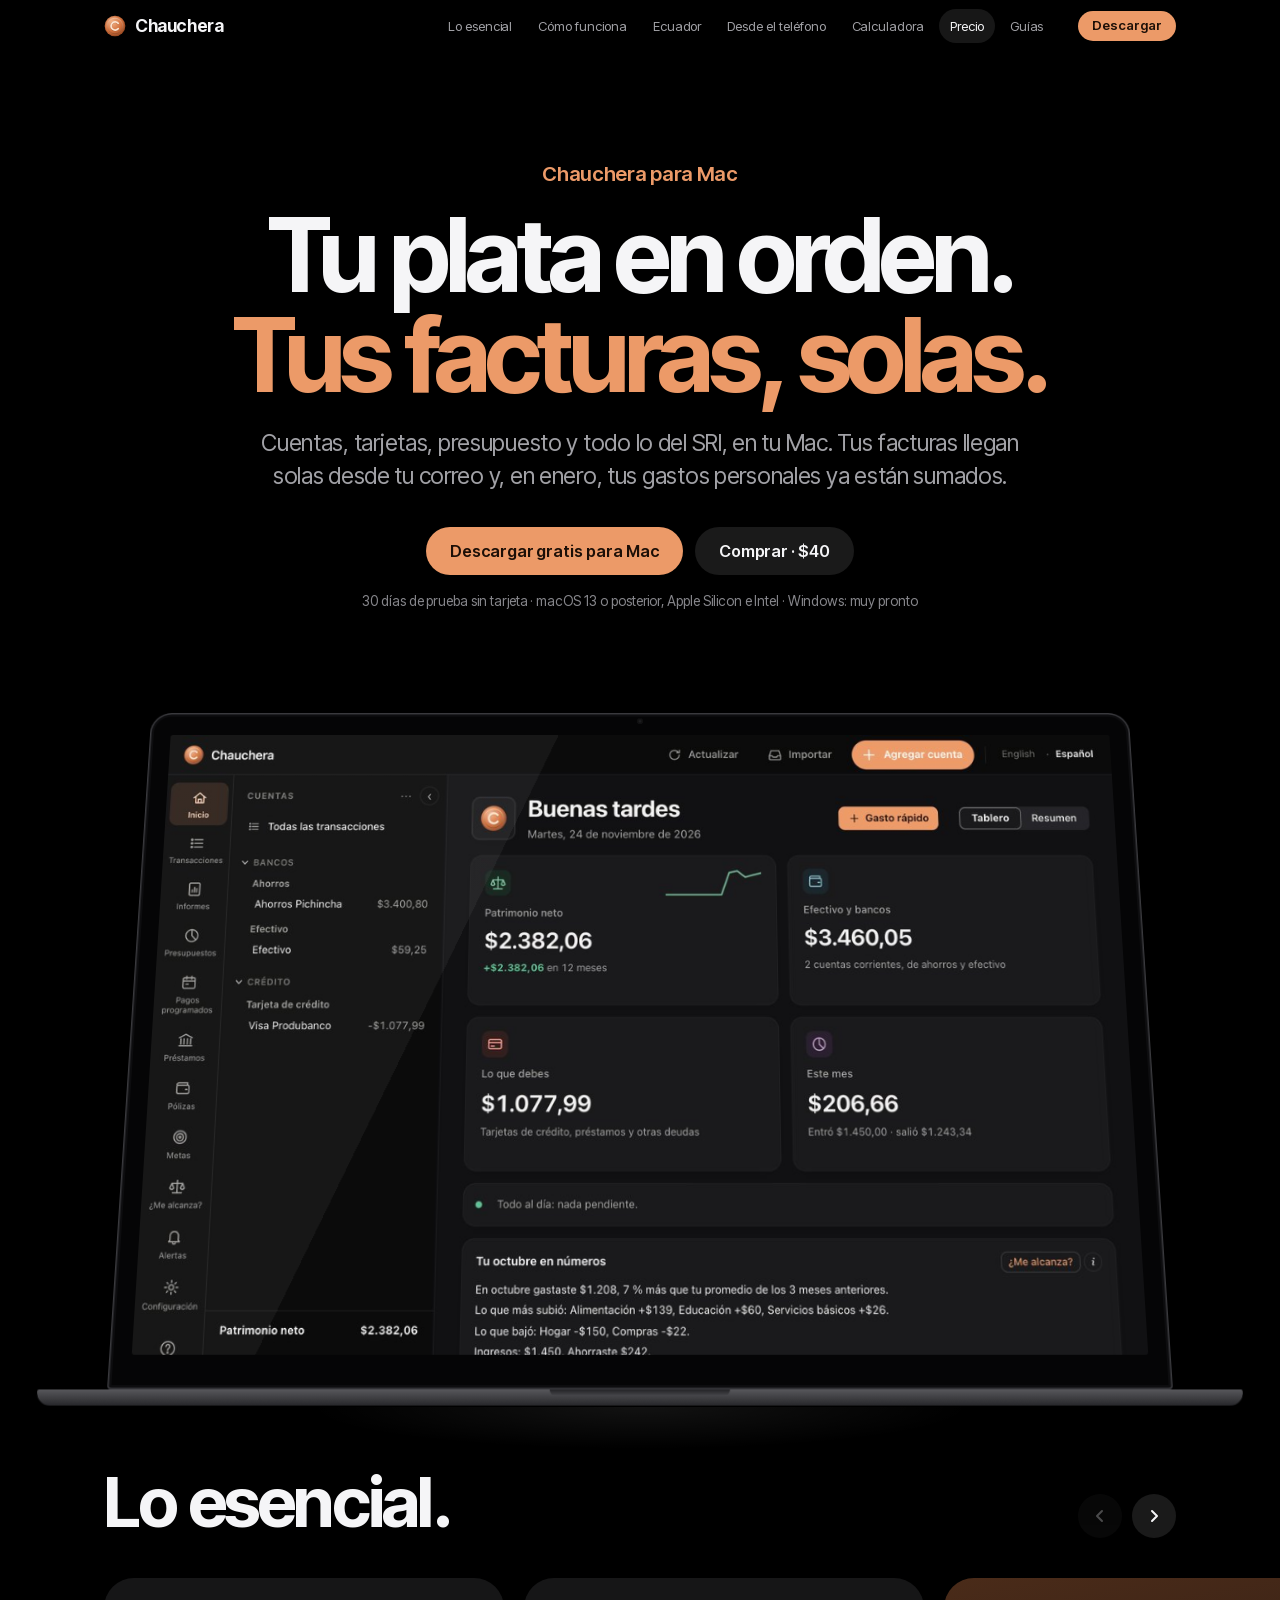
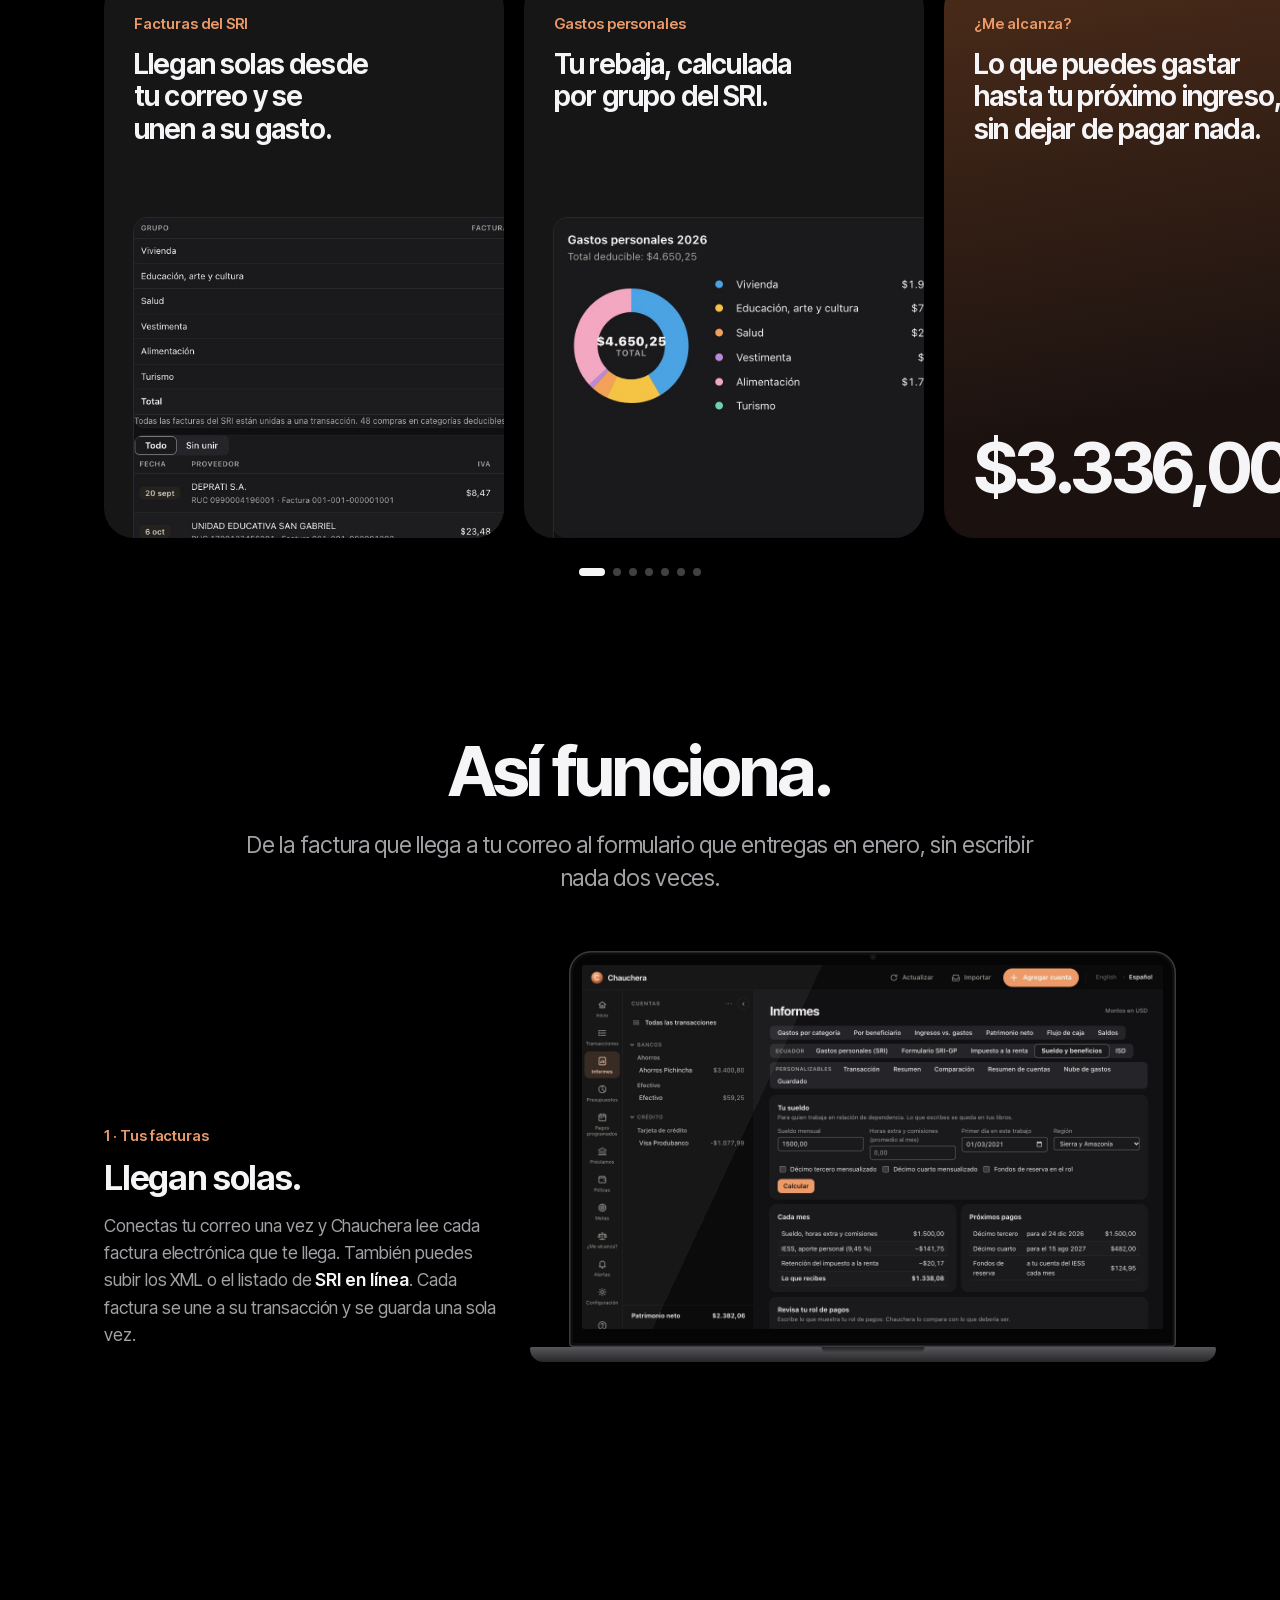
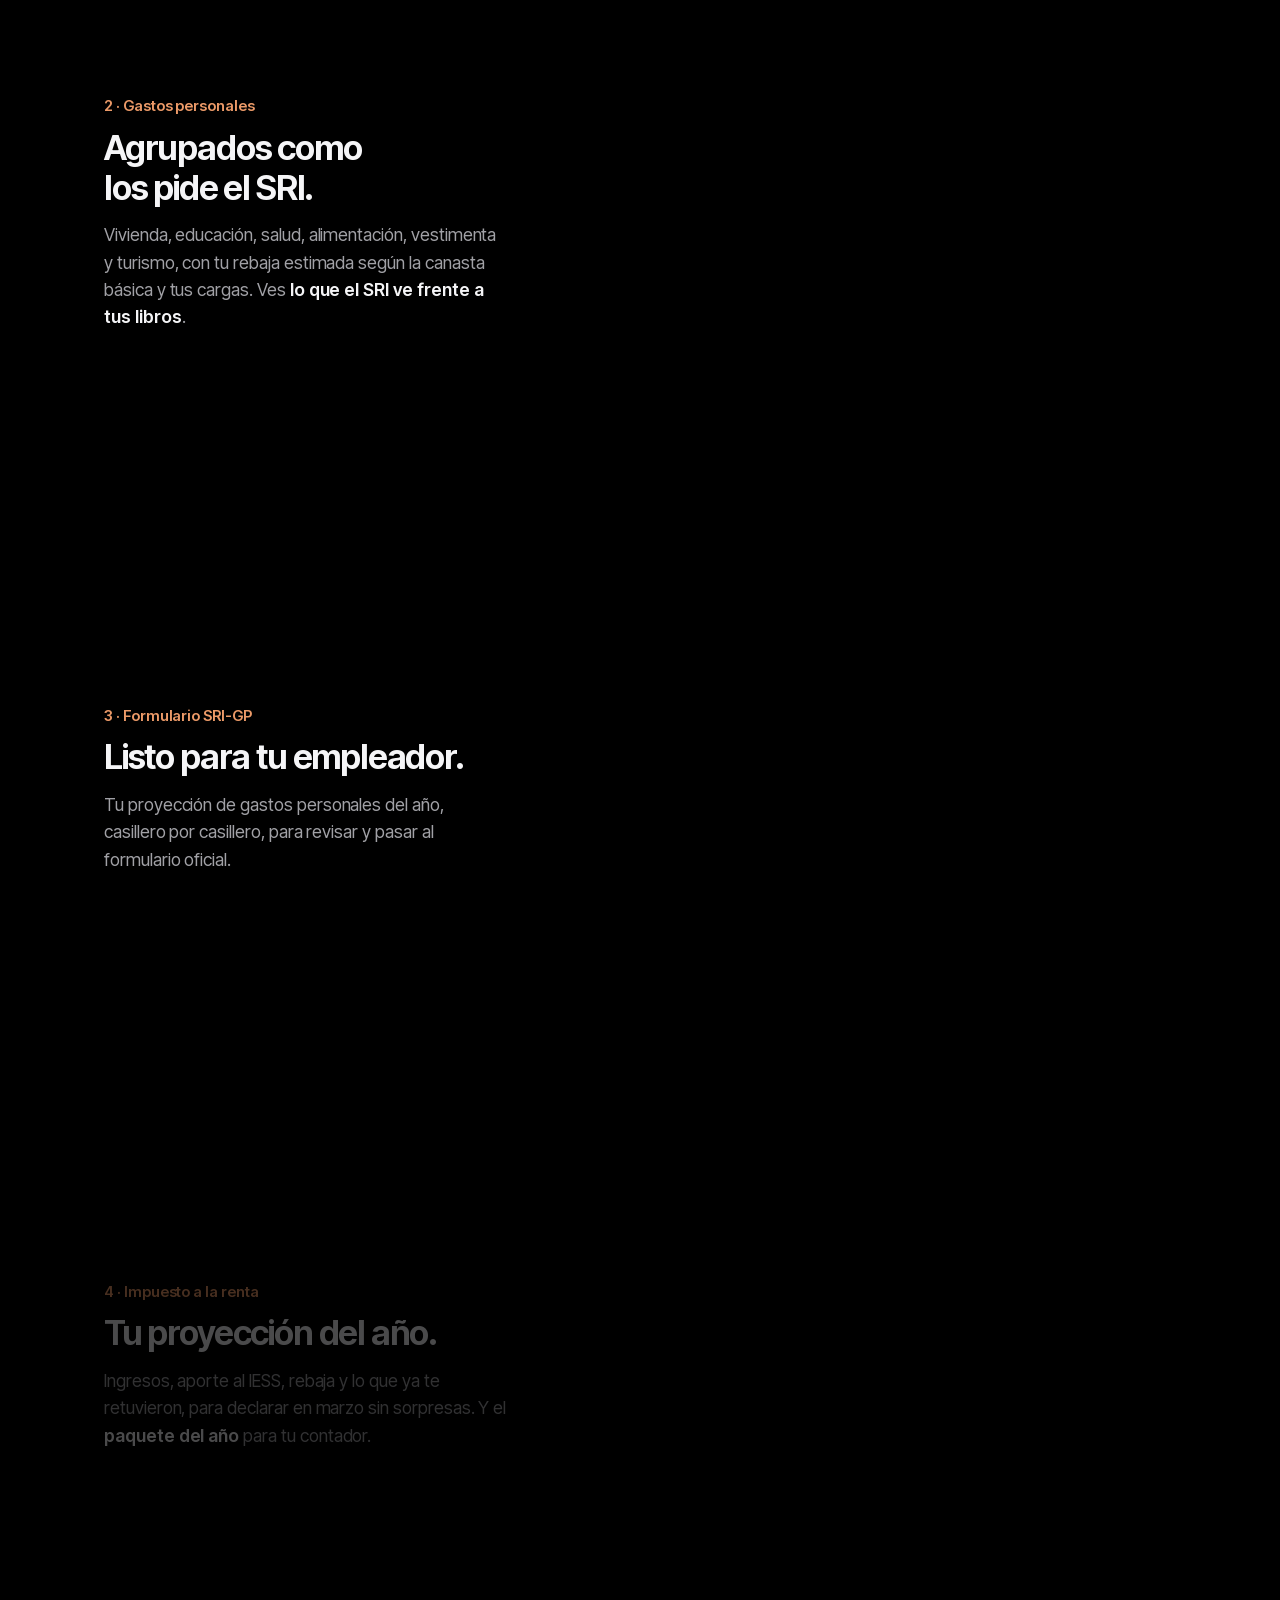
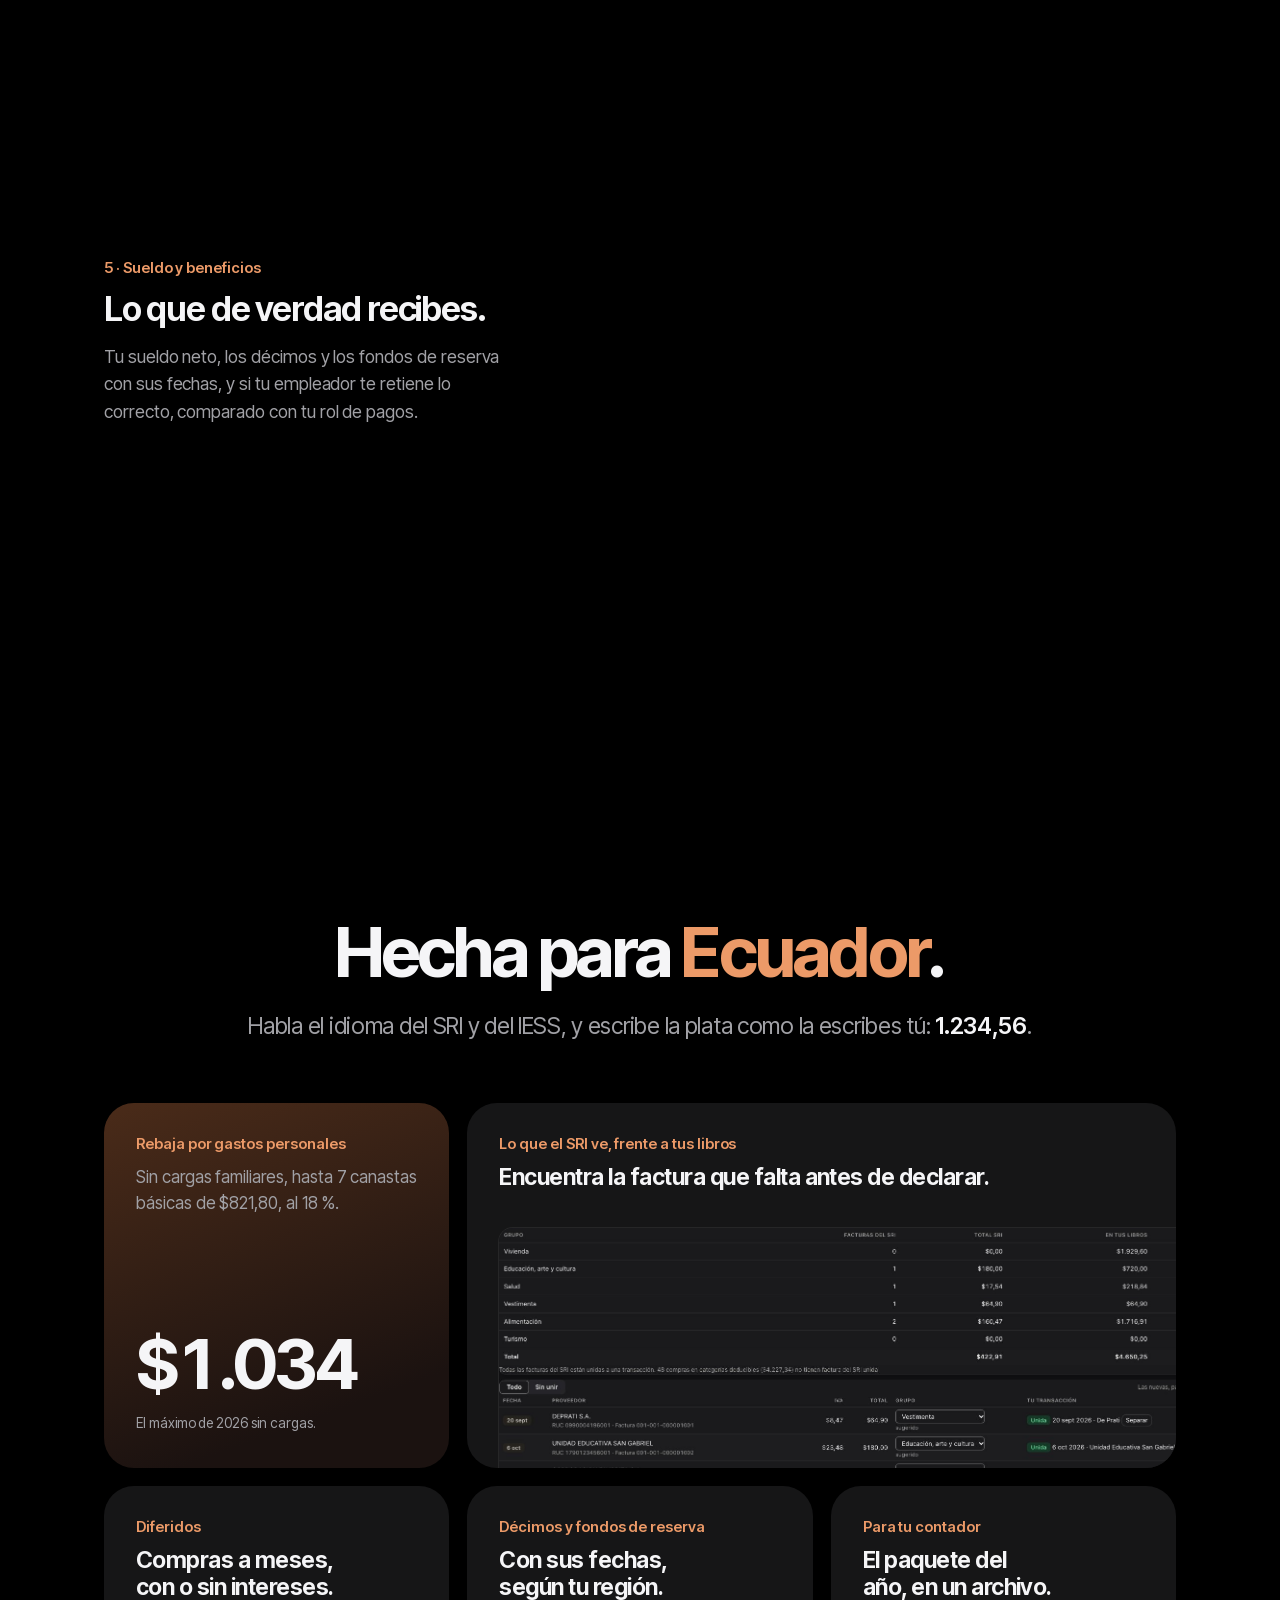
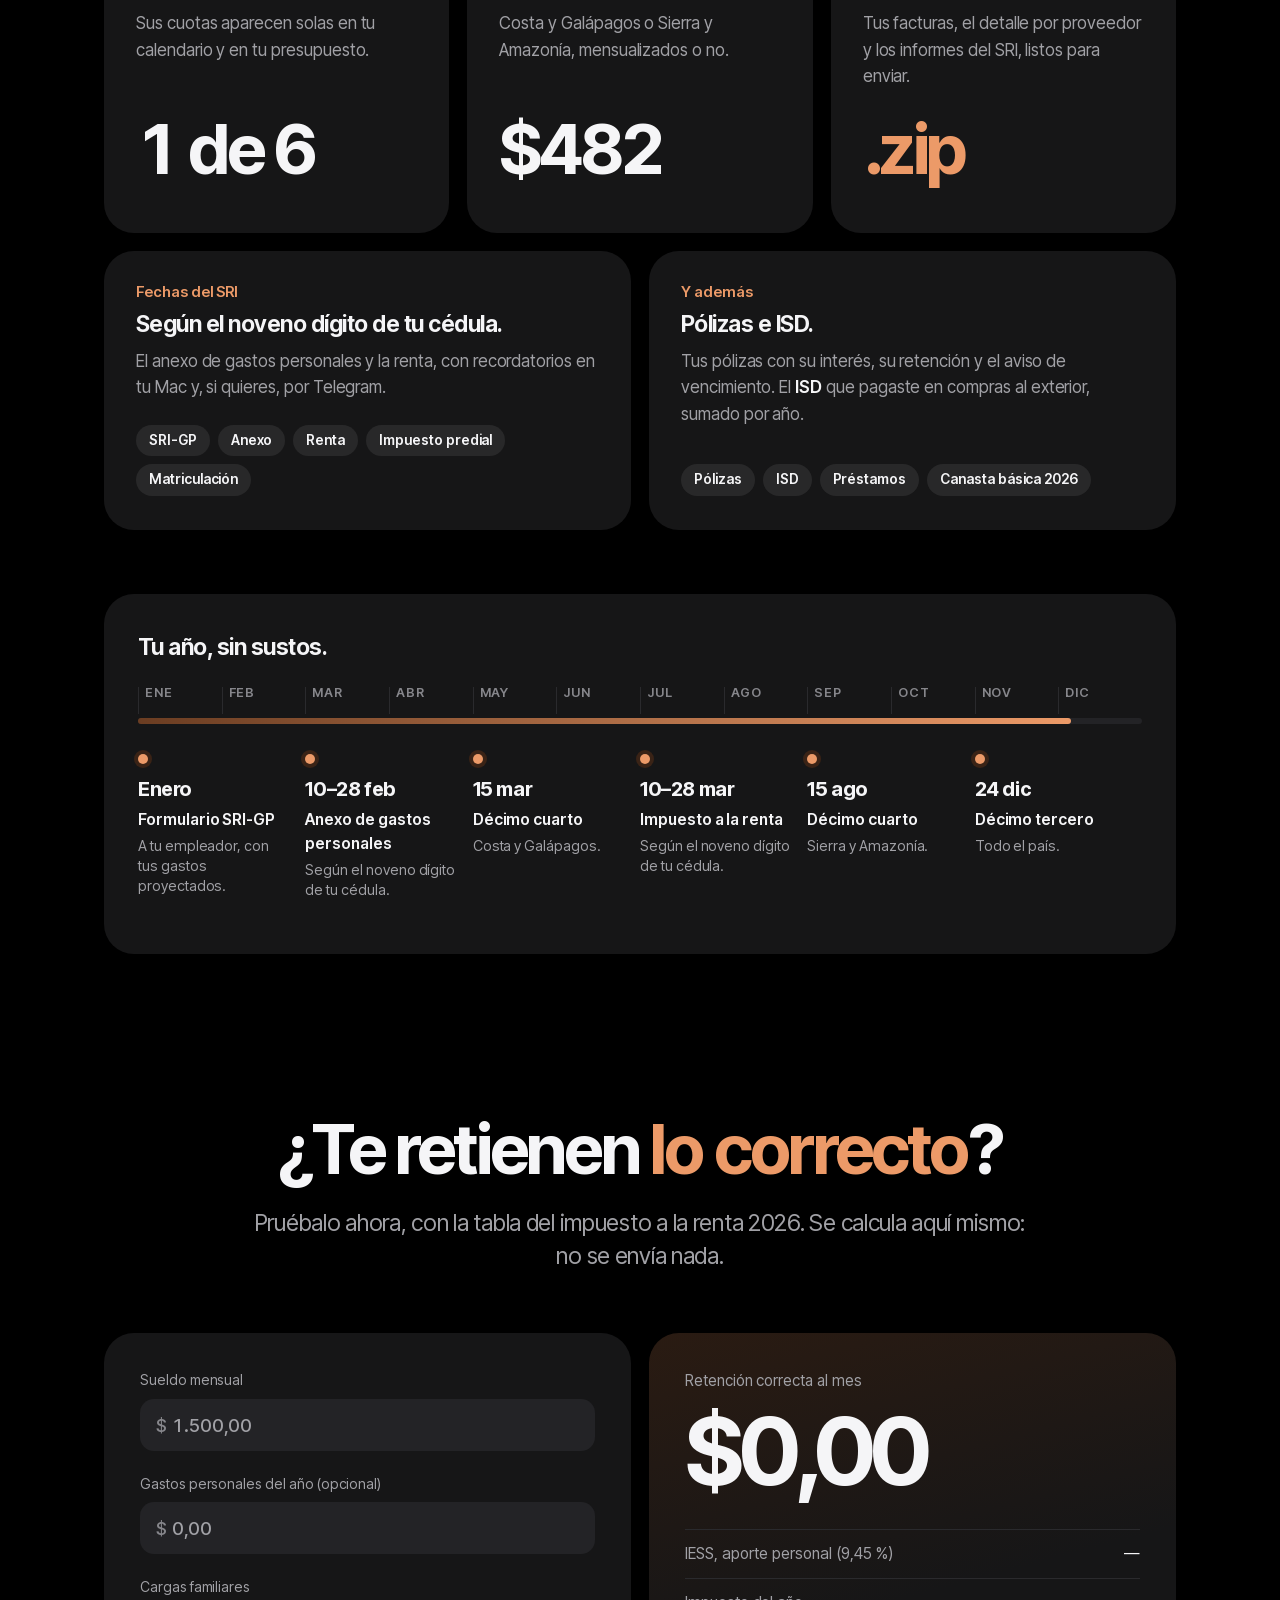
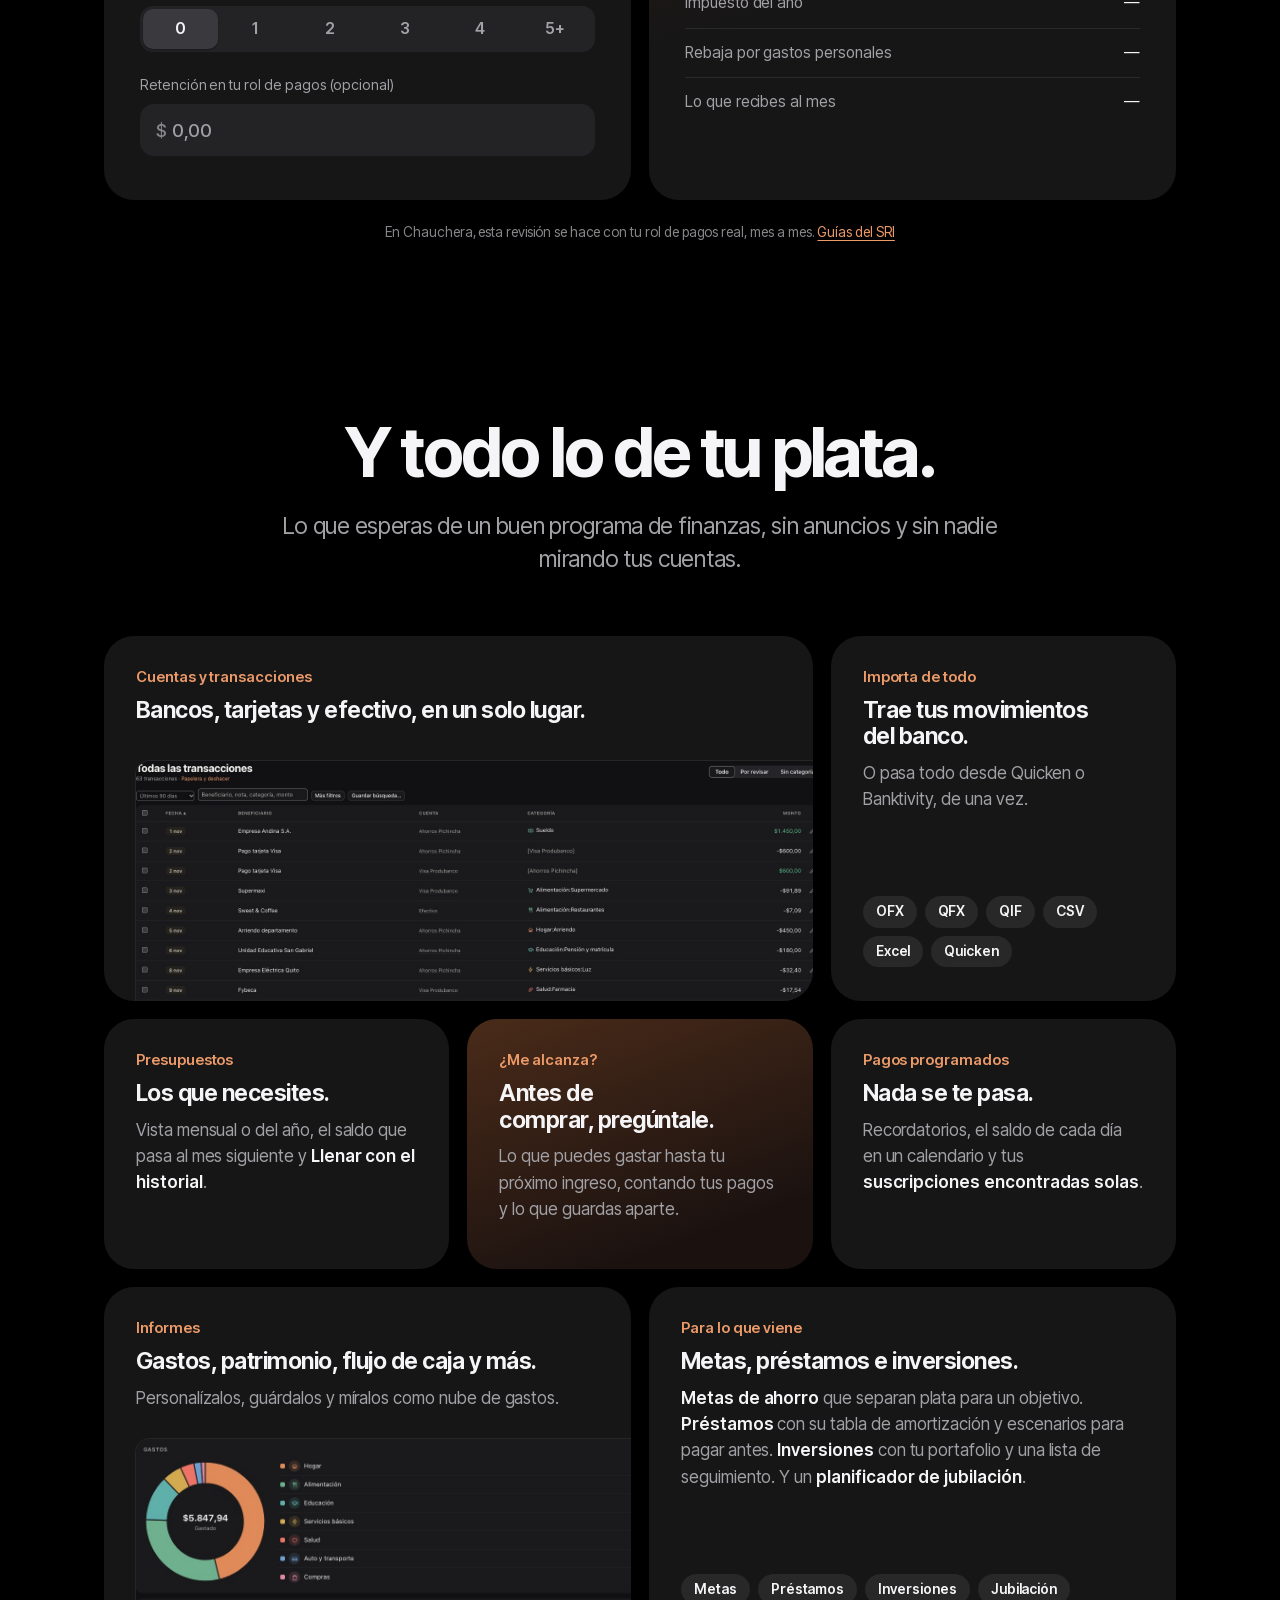
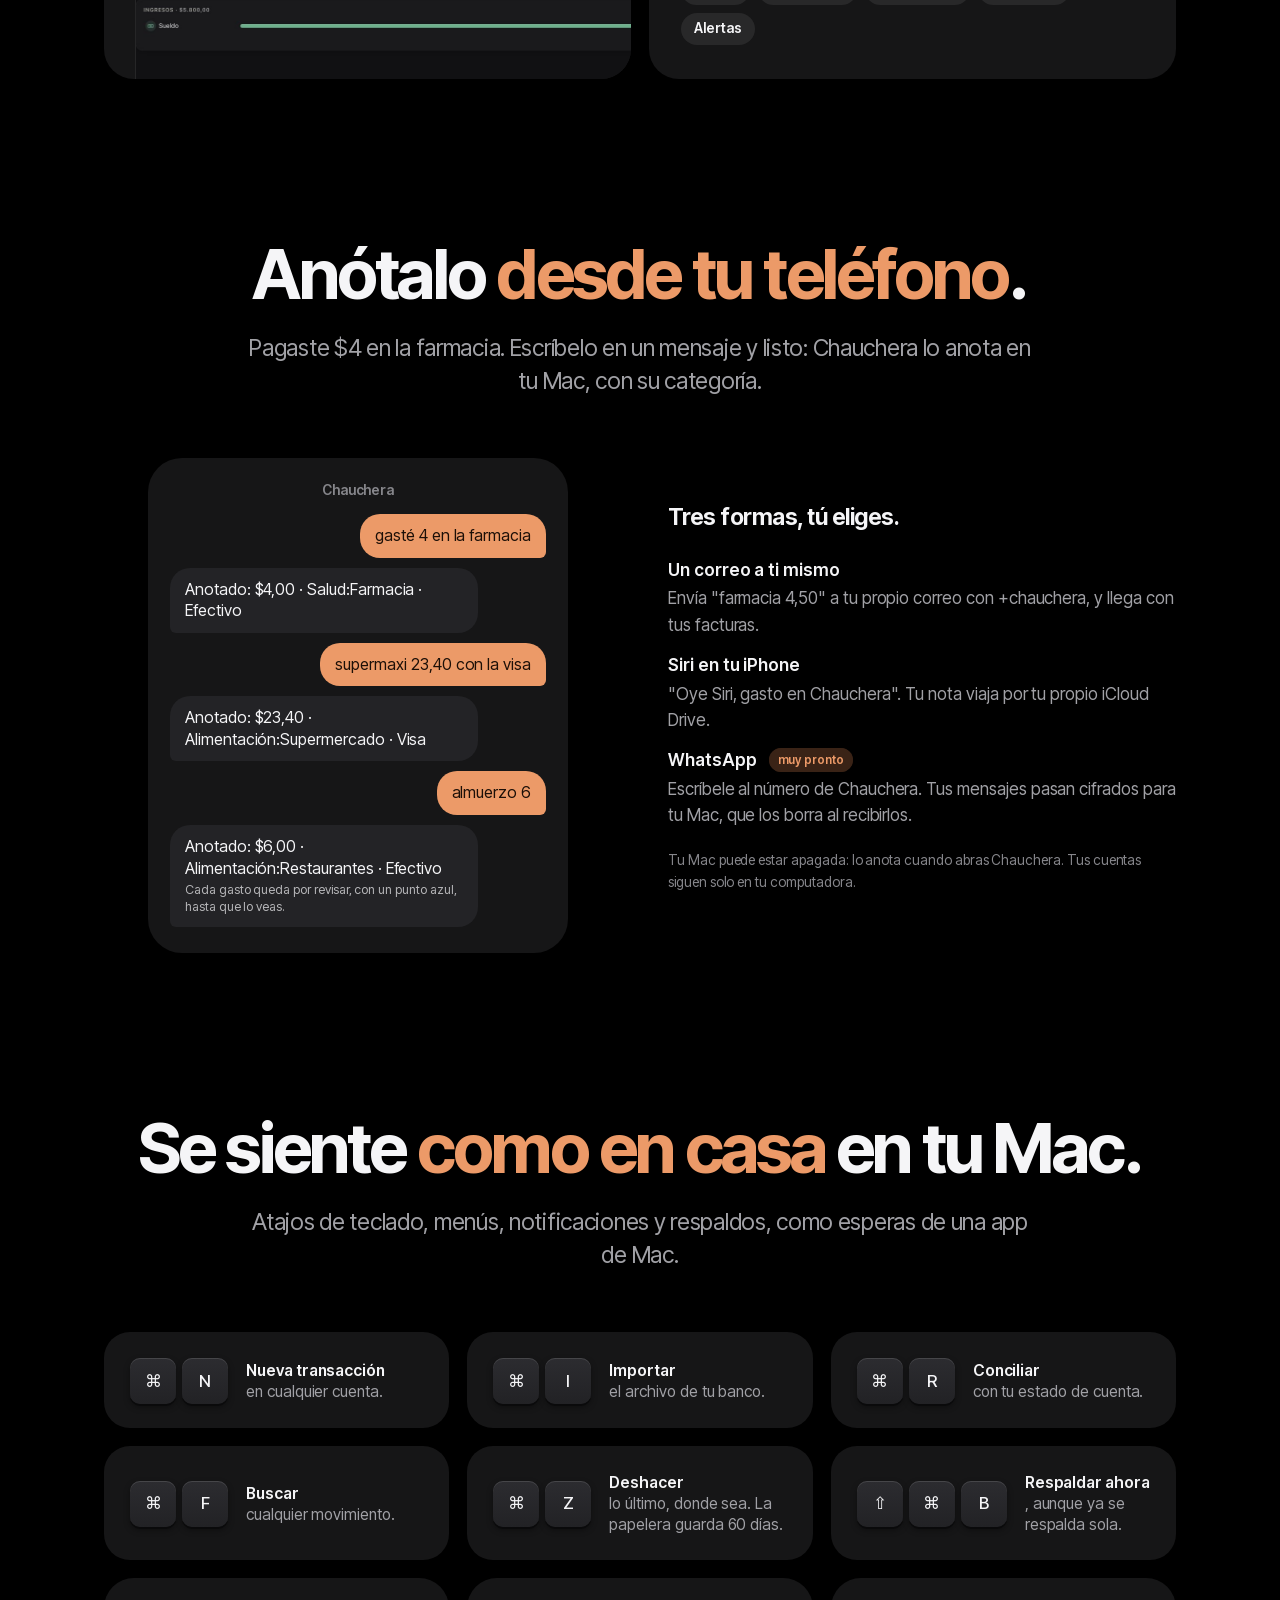
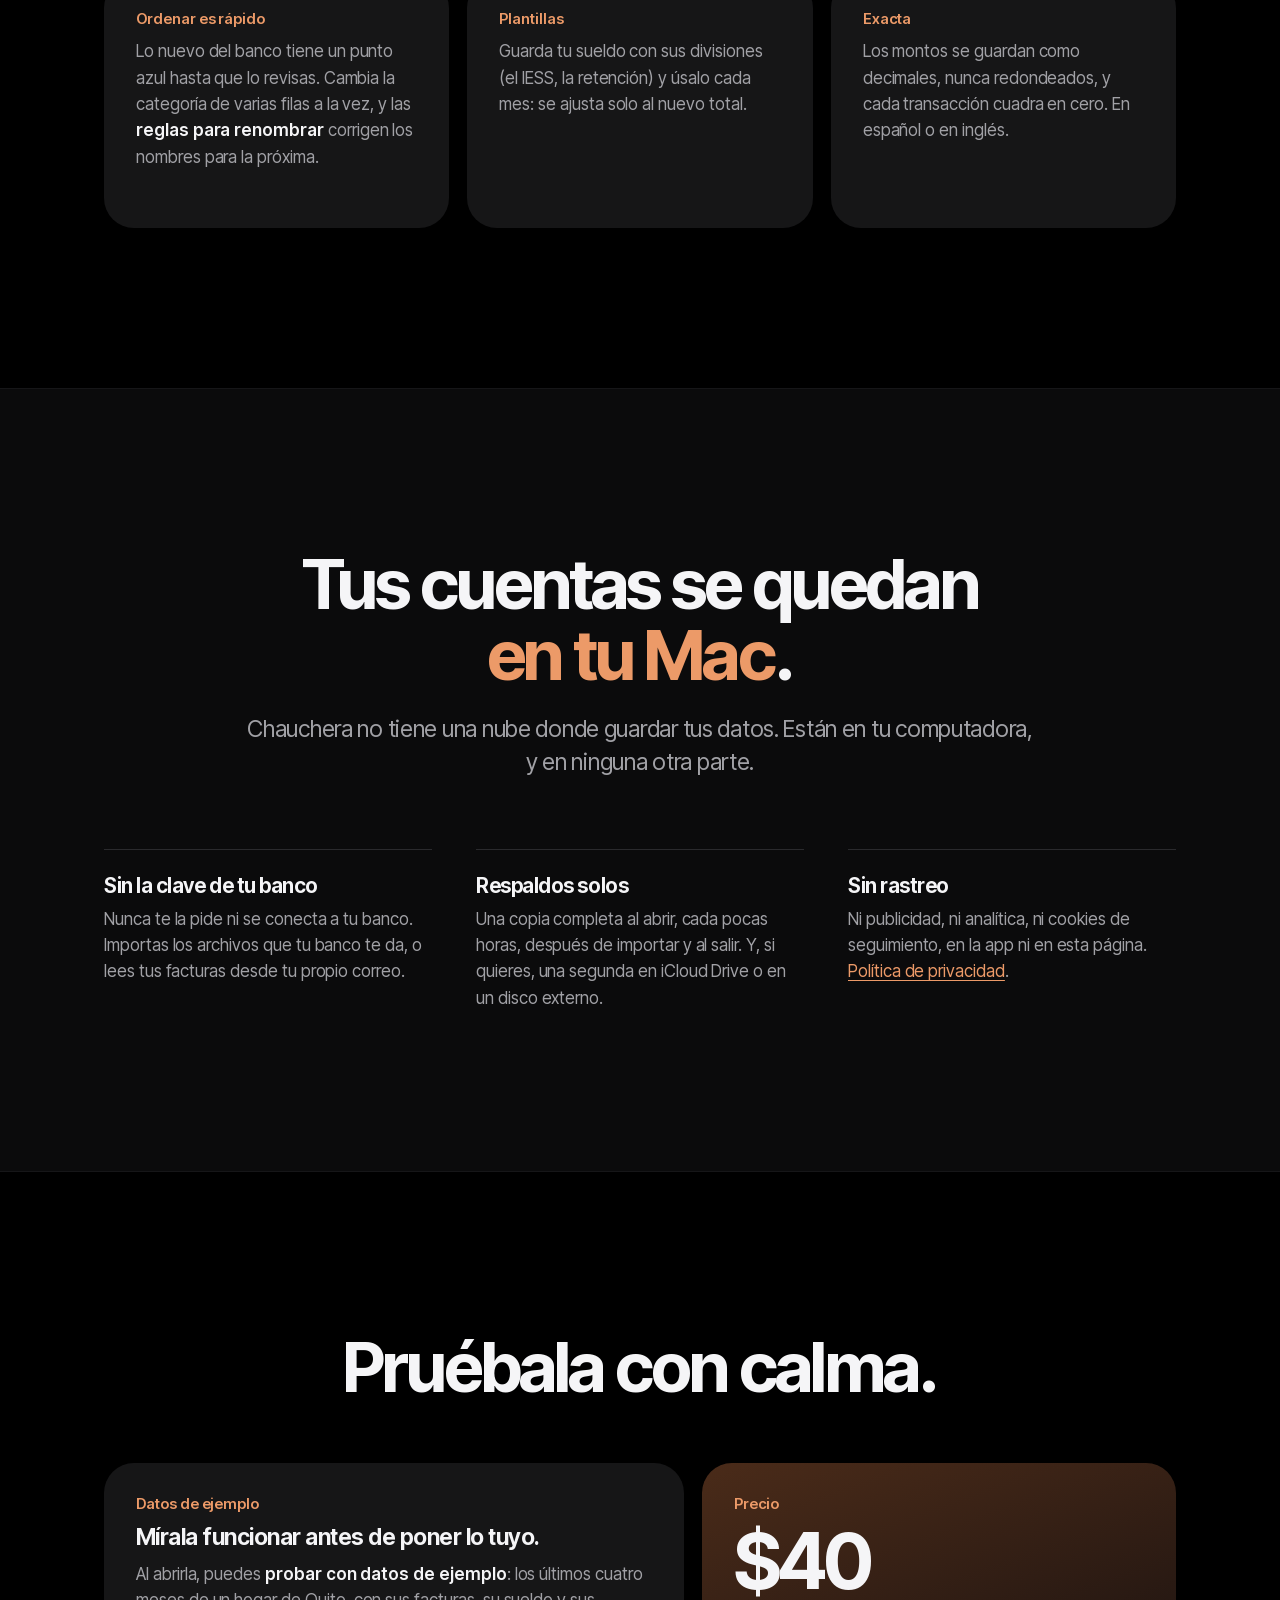
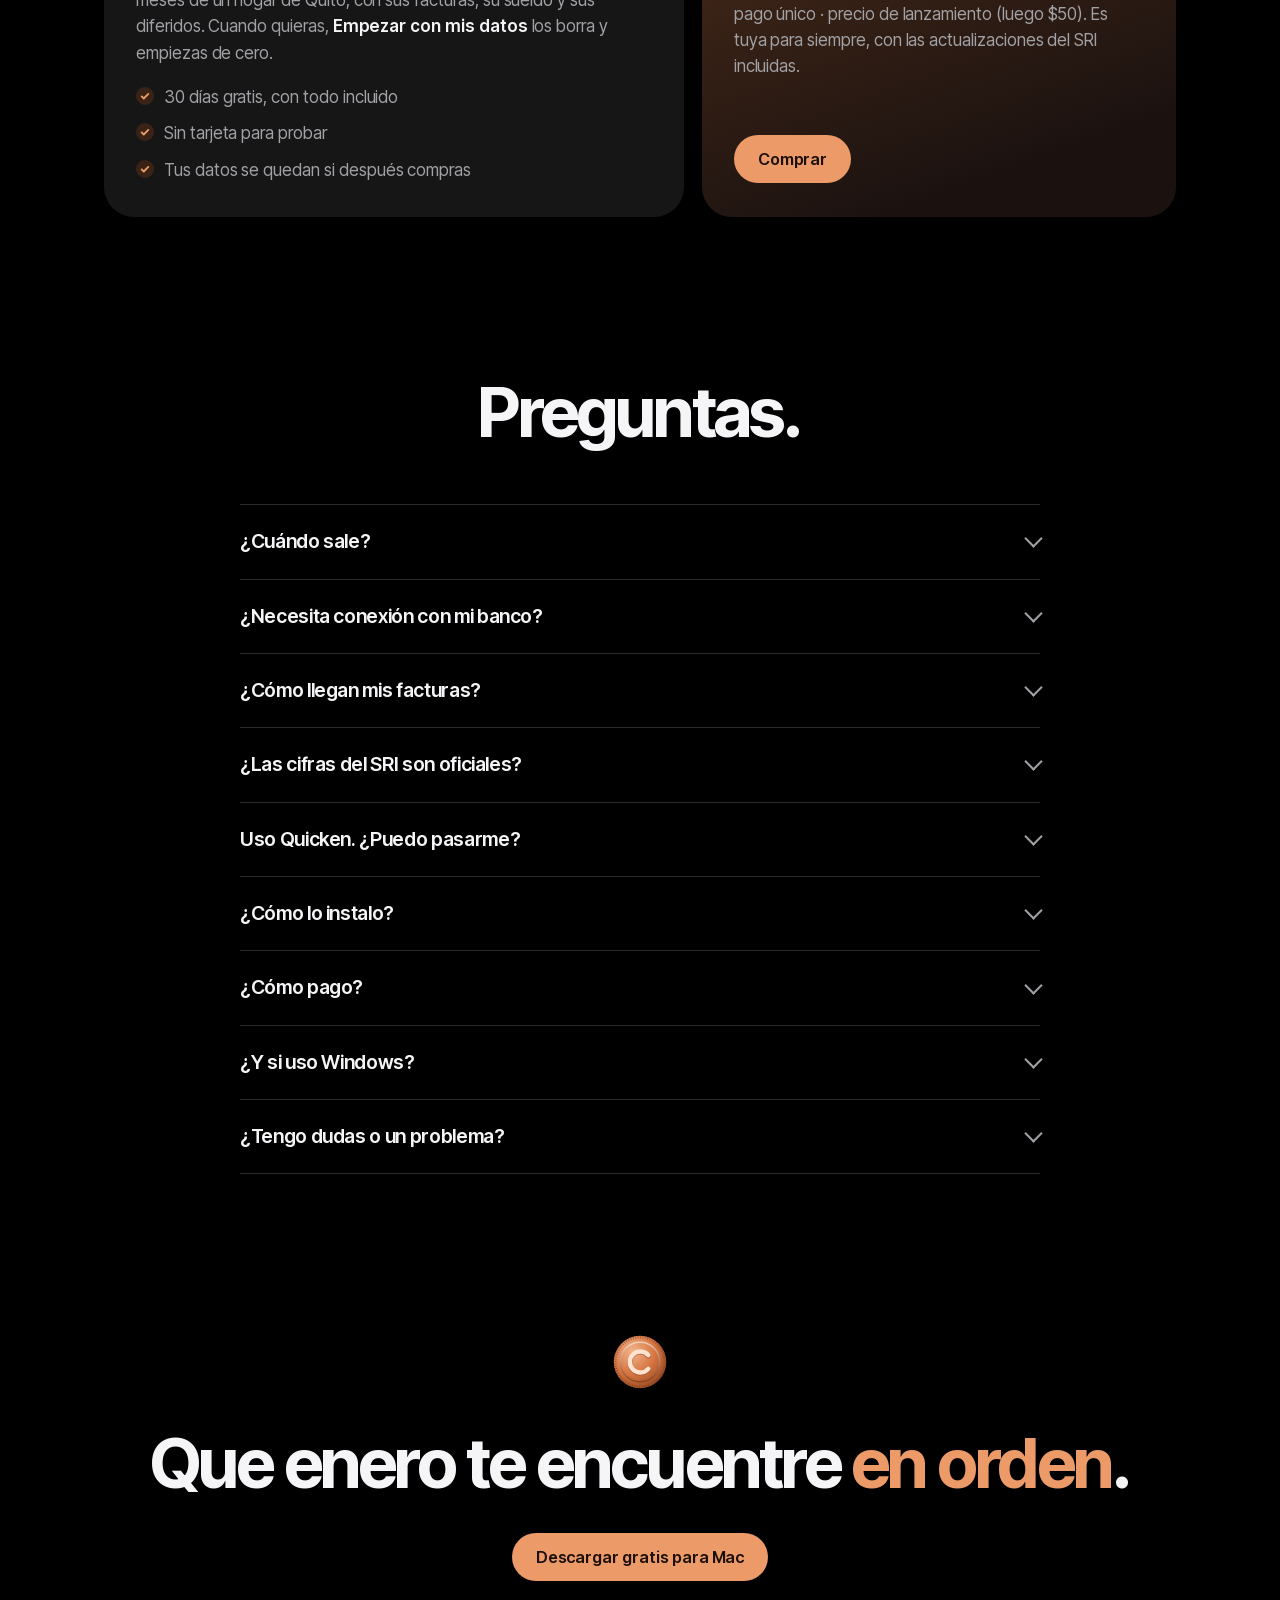
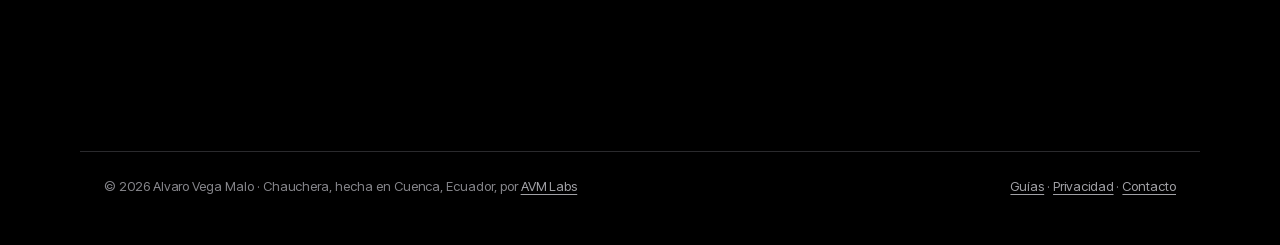
==== commit 70c22362: "Sales page 63d5403" ====
--- a/index.html
+++ b/index.html
@@ -361,7 +361,7 @@
   const CONFIG = {
     mode: "sale",                        // "lista" until launch (the waiting list), then "sale" (Download and Buy)
     price: "40",                         // one-time, launch price (then 50): shown as "$40"; empty: buttons just say "Comprar"
-    buyUrl: "https://wa.me/593999962080?text=Hola%2C%20quiero%20comprar%20Chauchera",   // WhatsApp (personal number for now): only on the page, never in the app
+    buyUrl: "https://chauchera.alvarovm.uk/pagar/chauchera",   // the checkout (pay/): PayPal or card, and Deuna/transfer by WhatsApp
     download: "https://github.com/alvarovegamalo/chauchera-releases/releases/latest/download/Chauchera-para-Mac.dmg",   // RELEASES = https://github.com/alvarovegamalo/chauchera-releases
     email: "avmlabs.dev.ec@gmail.com",                 // where people write to you
     name: "Alvaro Vega Malo",                  // who makes Chauchera (as in the privacy policy)
@@ -645,7 +645,7 @@
     <details><summary>¿Las cifras del SRI son oficiales?</summary><p>Chauchera usa las tablas y valores publicados (tabla de renta 2026, canasta básica de $821,80, salario básico de $482) para que planifiques y revises. Las reglas del SRI, el IESS y el Código del Trabajo deciden, y el formulario oficial se presenta en el SRI.</p></details>
     <details><summary>Uso Quicken. ¿Puedo pasarme?</summary><p>Sí: Chauchera importa lo que exportas de Quicken o Banktivity (QIF), con tus cuentas, categorías y transacciones.</p></details>
     <details data-sale><summary>¿Cómo lo instalo?</summary><p>Abre el archivo descargado y arrastra Chauchera a la carpeta Aplicaciones. Ábrelo desde ahí: tienes 30 días gratis, sin tarjeta.</p></details>
-    <details data-sale><summary>¿Cómo pago?</summary><p>Por transferencia bancaria o Deuna. Toca <i>Comprar</i> y escríbenos: te enviamos los datos de pago y, apenas llegue, tu clave. En Chauchera: <i>Tengo una clave</i>, pegas la clave y listo. Es un pago único: Chauchera es tuya para siempre, con las actualizaciones incluidas.</p></details>
+    <details data-sale><summary>¿Cómo pago?</summary><p>Con PayPal o con tarjeta de débito o crédito (a través de PayPal): toca <i>Comprar</i>, pagas y ves tu clave al instante. ¿Prefieres transferencia bancaria o Deuna? En esa misma página nos escribes por WhatsApp y te enviamos la clave apenas llegue el pago. En Chauchera: <i>Tengo una clave</i>, pegas la clave y listo. Es un pago único: Chauchera es tuya para siempre, con las actualizaciones incluidas.</p></details>
     <details><summary>¿Y si uso Windows?</summary><p>Chauchera llega primero a Mac y después a Windows. Apúntate a la lista y te avisamos cuando esté lista para tu computadora.</p></details>
     <details data-optional="email"><summary>¿Tengo dudas o un problema?</summary><p>Escríbenos a <a data-href="mail"><span data-text="email"></span></a>. Te responde quien hace Chauchera.</p></details>
   </div>
